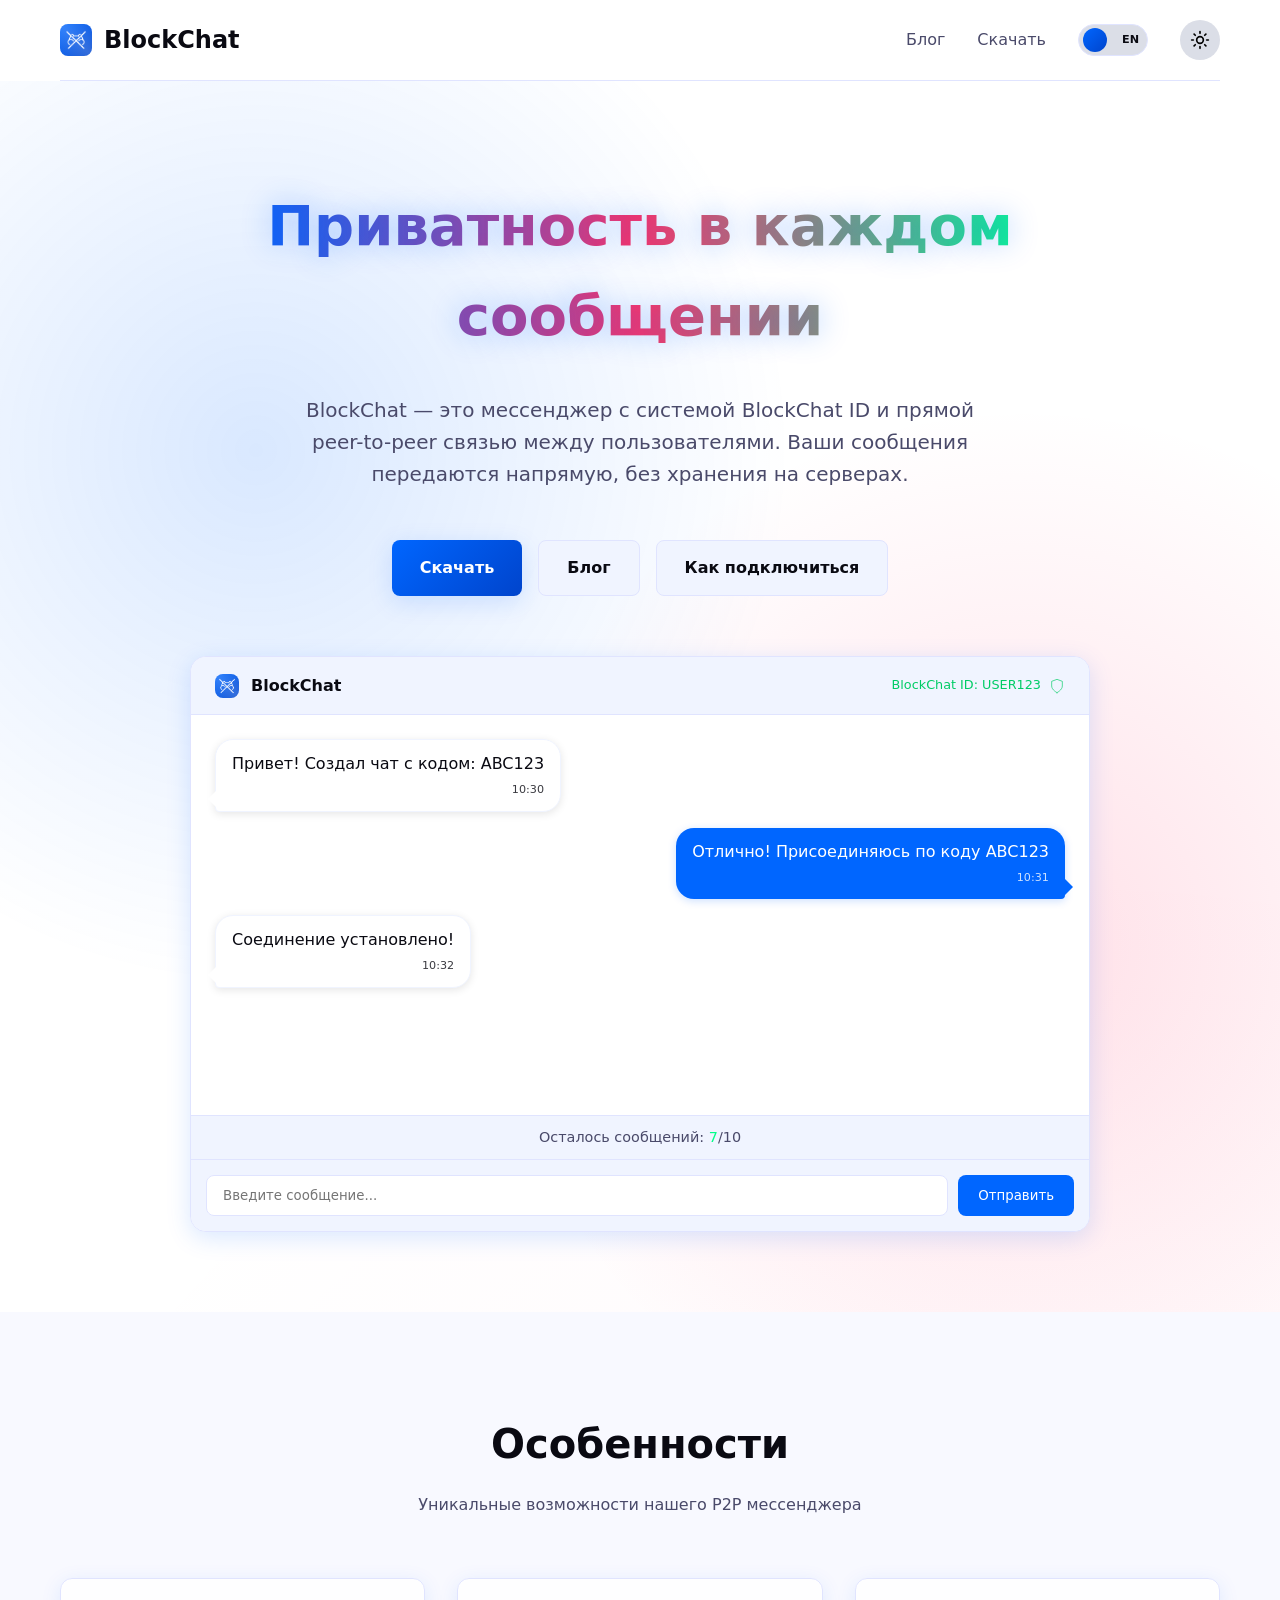
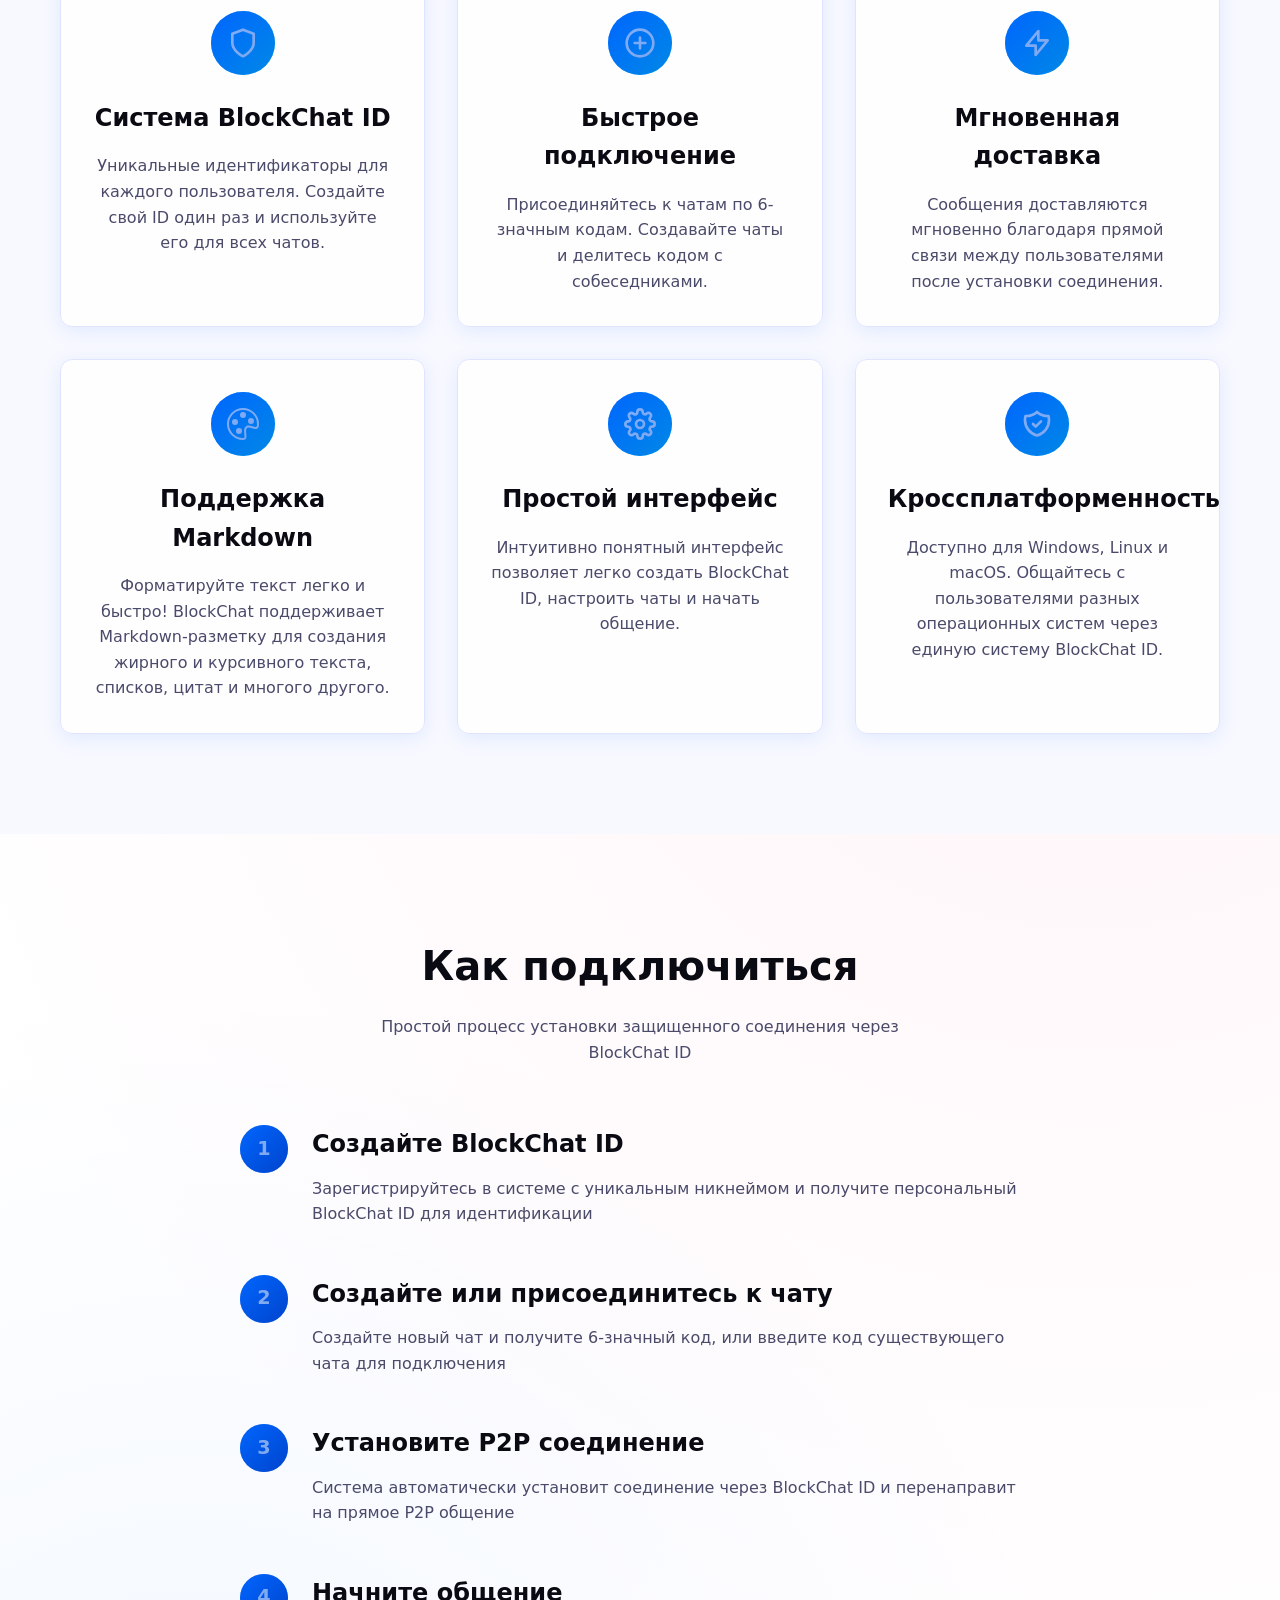
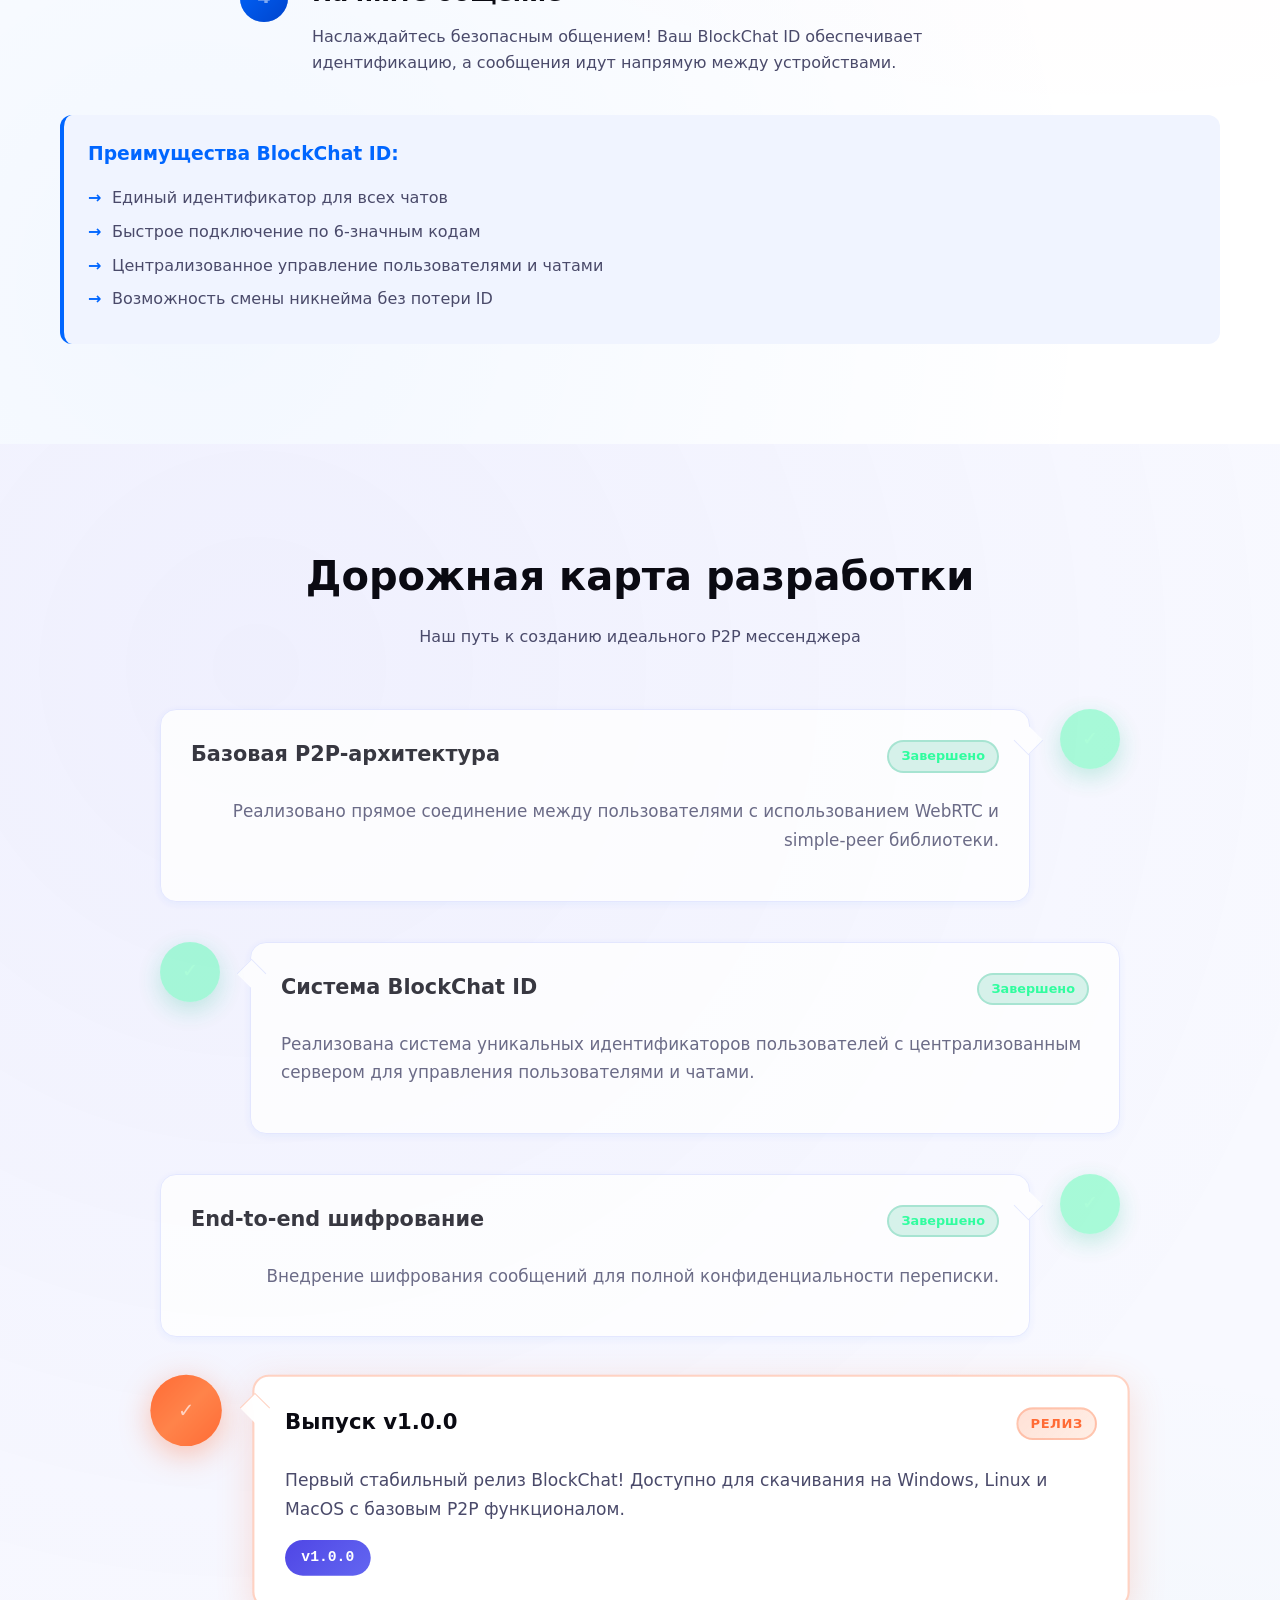
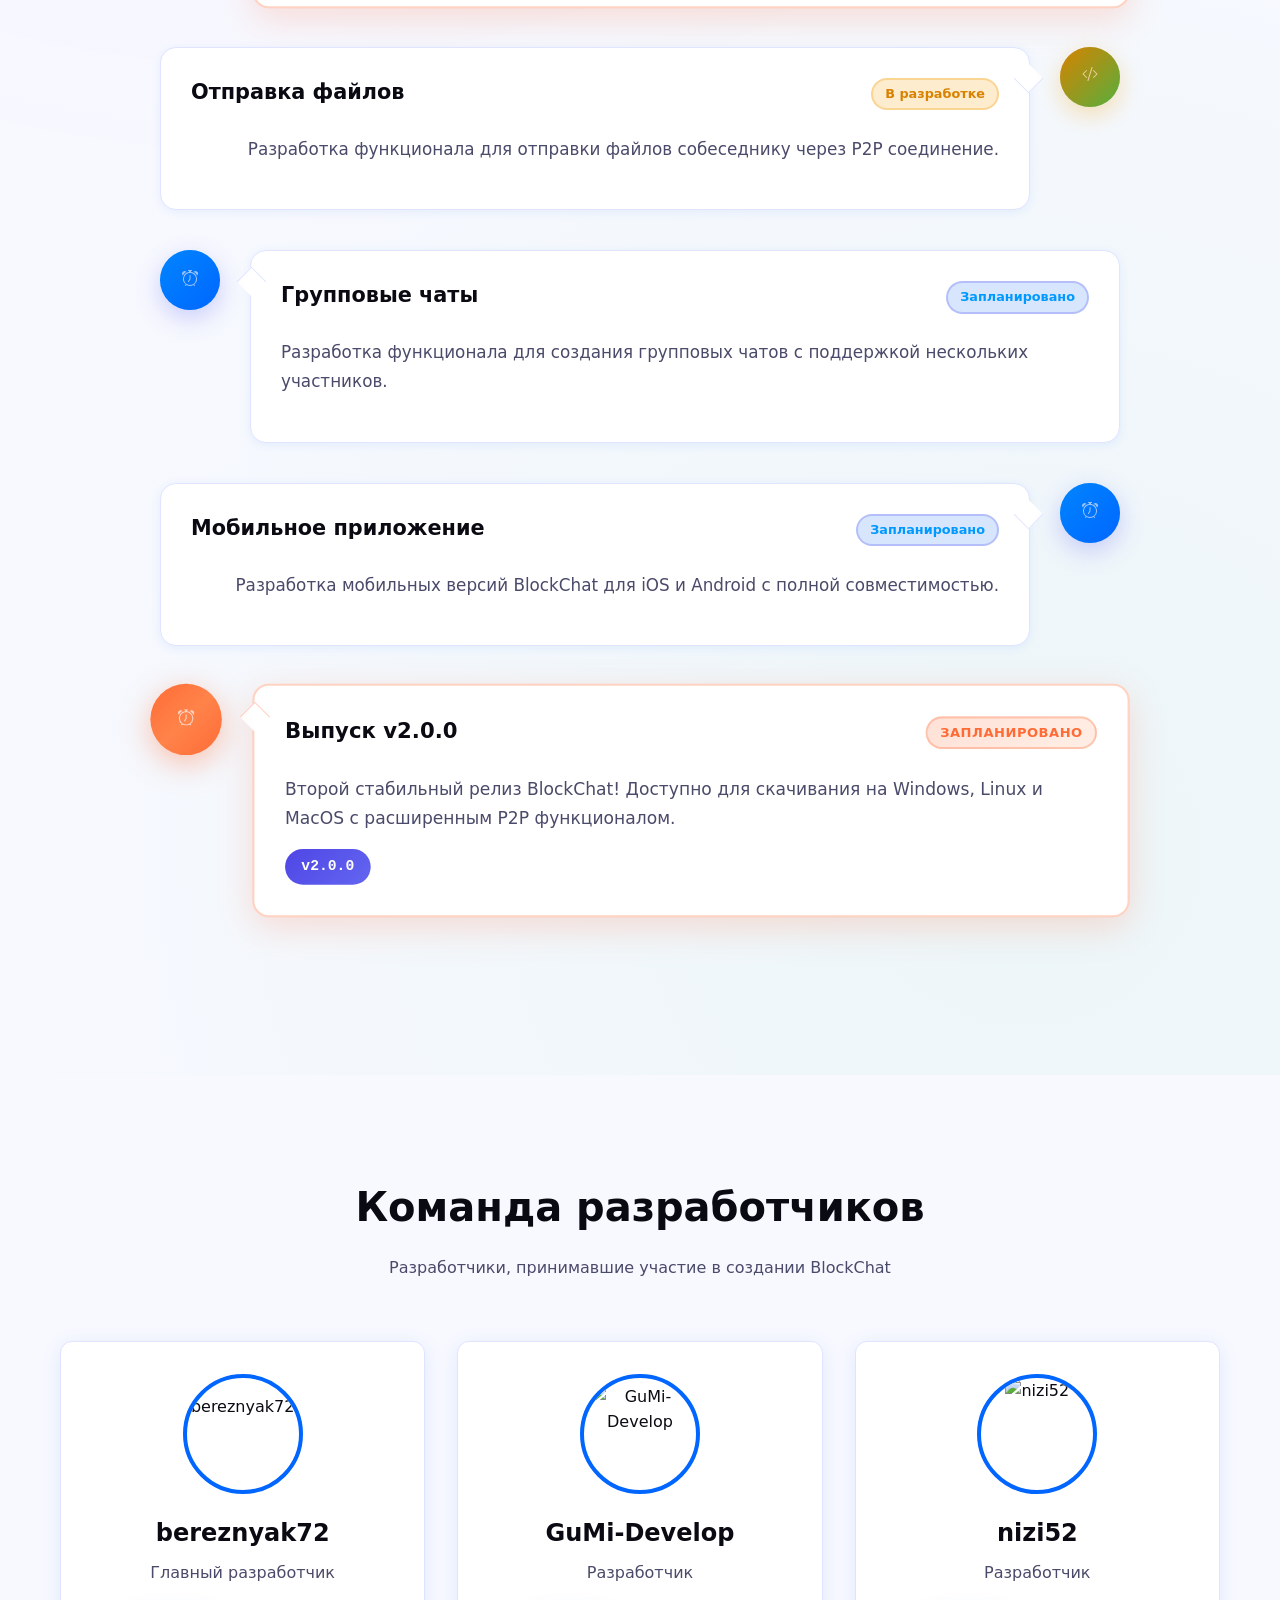
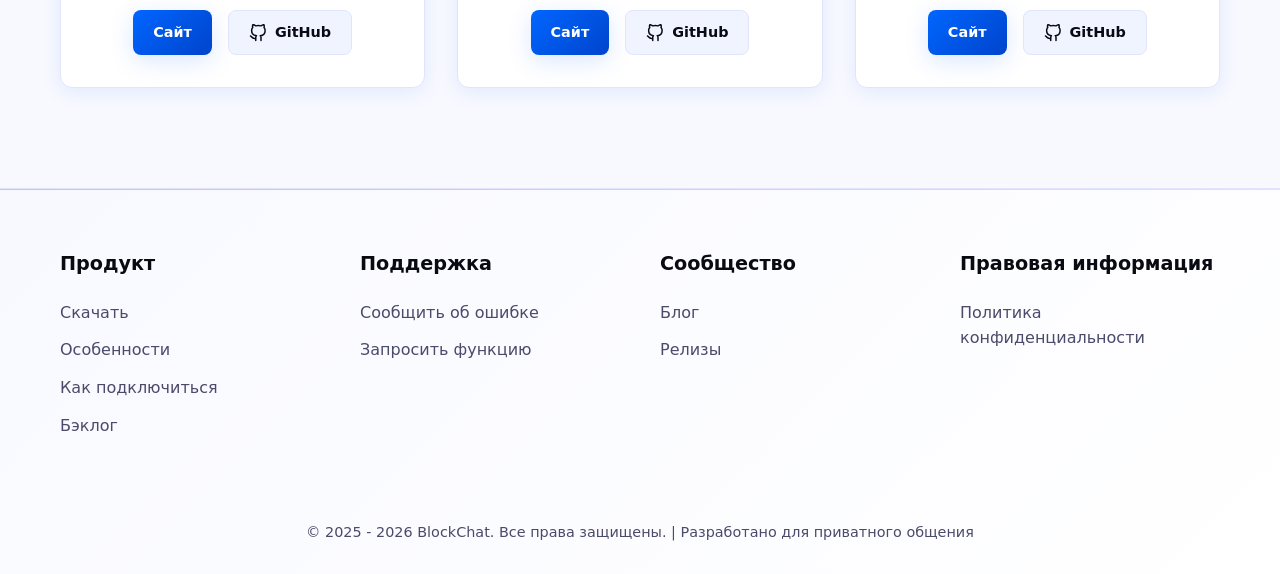
==== index.html @ 0c577859 "Update head options" ====
<!DOCTYPE html>
<html lang="ru" data-theme="dark">
<head>
    <meta charset="UTF-8" />
    <meta name="viewport" content="width=device-width, initial-scale=1.0" />
    <title>BlockChat - Защищенный P2P мессенджер</title>
    <link rel="shortcut icon" href="images/icon.png" />
    <meta name="description" content="BlockChat — P2P мессенджер с системой BlockChat ID. Ваши сообщения передаются напрямую, без хранения на серверах." />
    <meta name="keywords" content="BlockChat, мессенджер, P2P, WebRTC, безопасность, приватность, BlockChat ID" />
    <script type="text/javascript">
        (function(m,e,t,r,i,k,a){
            m[i]=m[i]||function(){(m[i].a=m[i].a||[]).push(arguments)};
            m[i].l=1*new Date();
            for (var j = 0; j < document.scripts.length; j++) {if (document.scripts[j].src === r) { return; }}
            k=e.createElement(t),a=e.getElementsByTagName(t)[0],k.async=1,k.src=r,a.parentNode.insertBefore(k,a)
        })(window, document,'script','https://mc.yandex.ru/metrika/tag.js?id=106882574', 'ym');

        ym(106882574, 'init', {ssr:true, webvisor:true, clickmap:true, ecommerce:"dataLayer", referrer: document.referrer, url: location.href, accurateTrackBounce:true, trackLinks:true});
    </script>
    <noscript><div><img src="https://mc.yandex.ru/watch/106882574" style="position:absolute; left:-9999px;" alt="" /></div></noscript>
    <script type="application/ld+json">
    {
        "@context": "https://schema.org",
        "@type": "SoftwareApplication",
        "name": "BlockChat",
        "applicationCategory": "CommunicationApplication",
        "operatingSystem": "Windows, Linux, MacOS",
        "description": "Децентрализованный P2P мессенджер с системой BlockChat ID. Прямое и безопасное соединение между пользователями без центральных серверов.",
        "applicationSubCategory": "InstantMessagingApplication",
        "logo": "https://bereznyak72.github.io/blockchat-site/images/icon.png",
        "url": "https://bereznyak72.github.io/blockchat-site/",
        "downloadUrl": "https://github.com/bereznyak72/blockchat-releases/releases/",
        "softwareVersion": "2.0.0"
    }
    </script>
    <link rel="stylesheet" href="css/index.css" />
</head>
<body>
    <div class="progress-container">
        <div class="progress-bar" id="progressBar"></div>
    </div>
    
    <div class="container">
        <nav>
            <div class="logo">
                <div class="logo-icon">
                    <img src="images/logo-white.png" width="30px" />
                </div>
                <a href="#">BlockChat</a>
            </div>
            <div class="nav-links">
                <a href="blogs.html" class="nav-link" data-lang="BlogFooter">Блог</a>
                <a href="download.html" class="nav-link" data-lang="download">Скачать</a>
                <div class="language-switch">
                    <label class="switch">
                        <input type="checkbox" id="langToggle" />
                        <span class="slider">
                            <span class="lang-text ru">RU</span>
                            <span class="lang-text en">EN</span>
                        </span>
                    </label>
                </div>
                <button class="theme-toggle" id="themeToggle" aria-label="Переключить тему">
                    <svg width="20" height="20" viewBox="0 0 24 24" fill="none" xmlns="http://www.w3.org/2000/svg">
                        <path d="M12 16C14.2091 16 16 14.2091 16 12C16 9.79086 14.2091 8 12 8C9.79086 8 8 9.79086 8 12C8 14.2091 9.79086 16 12 16Z" stroke="currentColor" stroke-width="2" stroke-linecap="round" stroke-linejoin="round" />
                        <path d="M12 2V4" stroke="currentColor" stroke-width="2" stroke-linecap="round" stroke-linejoin="round" />
                        <path d="M12 20V22" stroke="currentColor" stroke-width="2" stroke-linecap="round" stroke-linejoin="round" />
                        <path d="M4.93 4.93L6.34 6.34" stroke="currentColor" stroke-width="2" stroke-linecap="round" stroke-linejoin="round" />
                        <path d="M17.66 17.66L19.07 19.07" stroke="currentColor" stroke-width="2" stroke-linecap="round" stroke-linejoin="round" />
                        <path d="M2 12H4" stroke="currentColor" stroke-width="2" stroke-linecap="round" stroke-linejoin="round" />
                        <path d="M20 12H22" stroke="currentColor" stroke-width="2" stroke-linecap="round" stroke-linejoin="round" />
                        <path d="M6.34 17.66L4.93 19.07" stroke="currentColor" stroke-width="2" stroke-linecap="round" stroke-linejoin="round" />
                        <path d="M19.07 4.93L17.66 6.34" stroke="currentColor" stroke-width="2" stroke-linecap="round" stroke-linejoin="round" />
                    </svg>
                </button>
            </div>
        </nav>
    </div>

    <section class="hero">
        <div class="container-hero">
            <h1 data-lang="privacy">Приватность в каждом сообщении</h1>
            <p data-lang="about">
                BlockChat — это мессенджер с системой BlockChat ID и прямой peer-to-peer связью между пользователями. Ваши сообщения передаются напрямую, без хранения на серверах.
            </p>
            <div class="cta-buttons">
                <a href="download.html" class="btn btn-primary" data-lang="download">
                    <svg width="20" height="20" viewBox="0 0 24 24" fill="none" xmlns="http://www.w3.org/2000/svg">
                        <path d="M12 16L12 4M12 16L8 12M12 16L16 12" stroke="currentColor" stroke-width="2" stroke-linecap="round" stroke-linejoin="round" />
                        <path d="M4 20H20" stroke="currentColor" stroke-width="2" stroke-linecap="round" />
                    </svg>
                    Скачать
                </a>
                <a href="blogs.html" class="btn btn-secondary" data-lang="BlogFooter">Блог</a>
                <a href="#how-it-works" class="btn btn-secondary" data-lang="howitworks">Как подключиться</a>
            </div>
        </div>
        <div class="app-showcase">
            <div class="app-header">
                <div class="logo" style="font-size: 1rem">
                    <div class="logo-icon" style="width: 24px; height: 24px">
                        <img src="images/logo-white.png" width="24px" height="24px" />
                    </div>
                    <span>BlockChat</span>
                </div>
                <div style="display: flex; align-items: center; gap: 8px; font-size: 0.8rem; color: var(--accent-dark);">
                    <span data-lang="blockchatid">BlockChat ID: USER123</span>
                    <svg width="16" height="16" viewBox="0 0 24 24" fill="none" xmlns="http://www.w3.org/2000/svg">
                        <path d="M12 22s8-4 8-10V5l-8-3-8 3v7c0 6 8 10 8 10z" stroke="currentColor" stroke-width="1" stroke-linecap="round" stroke-linejoin="round"/>
                    </svg>
                </div>
            </div>
            <div class="app-content" id="chatContainer">
                <div class="message other-message">
                    <div class="message-text" data-lang="message1">
                        Привет! Создал чат с кодом: ABC123
                    </div>
                    <div class="message-time">10:30</div>
                </div>
                <div class="message my-message">
                    <div class="message-text" data-lang="message2">
                        Отлично! Присоединяюсь по коду ABC123
                    </div>
                    <div class="message-time">10:31</div>
                </div>
                <div class="message other-message">
                    <div class="message-text" data-lang="message3">
                        BlockChat ID соединение установлено!
                    </div>
                    <div class="message-time">10:32</div>
                </div>
                <div class="typing-indicator" id="typingIndicator">
                    <span data-lang="interlocutor">Собеседник печатает</span>
                    <div class="typing-indicator-dots">
                        <div class="typing-indicator-dot"></div>
                        <div class="typing-indicator-dot"></div>
                        <div class="typing-indicator-dot"></div>
                    </div>
                </div>
            </div>
            <div class="message-limit" id="messageLimit">
                <span data-lang="messagelimit">Осталось сообщений: </span>
                <span id="messagesLeft">7</span>/10
            </div>
            <div class="chat-controls">
                <input type="text" class="chat-input" data-lang="enter" placeholder="Введите сообщение..." id="chatInput" />
                <button class="send-btn" id="sendBtn" data-lang="send">Отправить</button>
            </div>
        </div>
    </section>

    <section id="features" class="features">
        <div class="container">
            <div class="section-title fade-in">
                <h2 data-lang="features">Особенности BlockChat</h2>
                <p data-lang="uniquefeatures">Уникальные возможности нашего P2P мессенджера</p>
            </div>

            <div class="features-grid">
                <div class="feature-card fade-in">
                    <div class="feature-icon">
                        <svg width="32" height="32" viewBox="0 0 24 24" fill="none" xmlns="http://www.w3.org/2000/svg">
                            <path d="M12 22s8-4 8-10V5l-8-3-8 3v7c0 6 8 10 8 10z" stroke="white" stroke-width="2" stroke-linecap="round" stroke-linejoin="round" />
                        </svg>
                    </div>
                    <h3 data-lang="blockchatidsystem">Система BlockChat ID</h3>
                    <p data-lang="blockchatiddesc">
                        Уникальные идентификаторы для каждого пользователя. Создайте свой ID один раз и используйте его для всех чатов.
                    </p>
                </div>
                
                <div class="feature-card fade-in">
                    <div class="feature-icon">
                        <svg width="32" height="32" viewBox="0 0 24 24" fill="none" xmlns="http://www.w3.org/2000/svg">
                            <path d="M12 22C17.5228 22 22 17.5228 22 12C22 6.47715 17.5228 2 12 2C6.47715 2 2 6.47715 2 12C2 17.5228 6.47715 22 12 22Z" stroke="white" stroke-width="2" />
                            <path d="M8 12H16M12 8V16" stroke="white" stroke-width="2" stroke-linecap="round" />
                        </svg>
                    </div>
                    <h3 data-lang="quickconnect">Быстрое подключение</h3>
                    <p data-lang="quickconnectdesc">
                        Присоединяйтесь к чатам по 6-значным кодам. Создавайте чаты и делитесь кодом с собеседниками.
                    </p>
                </div>

                <div class="feature-card fade-in">
                    <div class="feature-icon">
                        <svg width="32" height="32" viewBox="0 0 24 24" fill="none" xmlns="http://www.w3.org/2000/svg">
                            <path d="M13 10V3L4 14H11V21L20 10H13Z" stroke="white" stroke-width="2" stroke-linecap="round" stroke-linejoin="round" />
                        </svg>
                    </div>
                    <h3 data-lang="delivery">Мгновенная доставка</h3>
                    <p data-lang="instantly">
                        Сообщения доставляются мгновенно благодаря прямой связи между пользователями после установки соединения.
                    </p>
                </div>

                <div class="feature-card fade-in">
                    <div class="feature-icon">
                        <svg xmlns="http://www.w3.org/2000/svg" width="32" height="32" fill="white" class="bi bi-palette" viewBox="0 0 16 16">
                            <path d="M8 5a1.5 1.5 0 1 0 0-3 1.5 1.5 0 0 0 0 3m4 3a1.5 1.5 0 1 0 0-3 1.5 1.5 0 0 0 0 3M5.5 7a1.5 1.5 0 1 1-3 0 1.5 1.5 0 0 1 3 0m.5 6a1.5 1.5 0 1 0 0-3 1.5 1.5 0 0 0 0 3" />
                            <path d="M16 8c0 3.15-1.866 2.585-3.567 2.07C11.42 9.763 10.465 9.473 10 10c-.603.683-.475 1.819-.351 2.92C9.826 14.495 9.996 16 8 16a8 8 0 1 1 8-8m-8 7c.611 0 .654-.171.655-.176.078-.146.124-.464.07-1.119-.014-.168-.037-.37-.061-.591-.052-.464-.112-1.005-.118-1.462-.01-.707.083-1.61.704-2.314.369-.417.845-.578 1.272-.618.404-.038.812.026 1.16.104.343.077.702.186 1.025.284l.028.008c.346.105.658.199.953.266.653.148.904.083.991.024C14.717 9.38 15 9.161 15 8a7 7 0 1 0-7 7" />
                        </svg>
                    </div>
                    <h3 data-lang="markdown">Поддержка Markdown</h3>
                    <p data-lang="formatting">
                        Форматируйте текст легко и быстро! BlockChat поддерживает Markdown-разметку для создания <strong>жирного</strong> и <em>курсивного</em> текста.
                    </p>
                </div>

                <div class="feature-card fade-in">
                    <div class="feature-icon">
                        <svg width="32" height="32" viewBox="0 0 24 24" fill="none" xmlns="http://www.w3.org/2000/svg">
                            <path d="M12 15a3 3 0 100-6 3 3 0 000 6z" stroke="white" stroke-width="2" />
                            <path d="M19.4 15a1.65 1.65 0 00.33 1.82l.06.06a2 2 0 010 2.83 2 2 0 01-2.83 0l-.06-.06a1.65 1.65 0 00-1.82-.33 1.65 1.65 0 00-1 1.51V21a2 2 0 01-2 2 2 2 0 01-2-2v-.09A1.65 1.65 0 009 19.4a1.65 1.65 0 00-1.82.33l-.06.06a2 2 0 01-2.83 0 2 2 0 010-2.83l.06-.06a1.65 1.65 0 00.33-1.82 1.65 1.65 0 00-1.51-1H3a2 2 0 01-2-2 2 2 0 012-2h.09A1.65 1.65 0 004.6 9a1.65 1.65 0 00-.33-1.82l-.06-.06a2 2 0 010-2.83 2 2 0 012.83 0l.06.06a1.65 1.65 0 001.82.33H9a1.65 1.65 0 001-1.51V3a2 2 0 012-2 2 2 0 012 2v.09a1.65 1.65 0 001 1.51 1.65 1.65 0 001.82-.33l.06-.06a2 2 0 012.83 0 2 2 0 010 2.83l-.06.06a1.65 1.65 0 00-.33 1.82V9a1.65 1.65 0 001.51 1H21a2 2 0 012 2 2 2 0 01-2 2h-.09a1.65 1.65 0 00-1.51 1z" stroke="white" stroke-width="2" stroke-linecap="round" stroke-linejoin="round" />
                        </svg>
                    </div>
                    <h3 data-lang="interface">Простой интерфейс</h3>
                    <p data-lang="intuitiveinterface">
                        Интуитивно понятный интерфейс позволяет легко создать BlockChat ID, настроить чаты и начать общение.
                    </p>
                </div>

                <div class="feature-card fade-in">
                    <div class="feature-icon">
                        <svg width="32" height="32" viewBox="0 0 24 24" fill="none" xmlns="http://www.w3.org/2000/svg">
                            <path d="M9 12l2 2 4-4m5.618-4.016A11.955 11.955 0 0112 2.944a11.955 11.955 0 01-8.618 3.04A12.02 12.02 0 003 9c0 5.591 3.824 10.29 9 11.622 5.176-1.332 9-6.03 9-11.622 0-1.042-.133-2.052-.382-3.016z" stroke="white" stroke-width="2" stroke-linecap="round" stroke-linejoin="round" />
                        </svg>
                    </div>
                    <h3 data-lang="crossplatform">Кроссплатформенность</h3>
                    <p data-lang="availability">
                        Доступно для Windows, Linux и macOS. Общайтесь с пользователями разных операционных систем через единую систему BlockChat ID.
                    </p>
                </div>
            </div>
        </div>
    </section>

    <section id="how-it-works" class="how-it-works">
        <div class="container">
            <div class="section-title fade-in">
                <h2 data-lang="howitworks">Как подключиться</h2>
                <p data-lang="process">Простой процесс установки защищенного соединения через BlockChat ID</p>
            </div>
            <div class="steps">
                <div class="step fade-in">
                    <div class="step-number">1</div>
                    <div class="step-content">
                        <h3 data-lang="register">Создайте BlockChat ID</h3>
                        <p data-lang="registerDesc">Зарегистрируйтесь в системе с уникальным никнеймом и получите персональный BlockChat ID для идентификации</p>
                    </div>
                </div>
                <div class="step fade-in">
                    <div class="step-number">2</div>
                    <div class="step-content">
                        <h3 data-lang="createOrJoin">Создайте или присоединитесь к чату</h3>
                        <p data-lang="createOrJoinDesc">Создайте новый чат и получите 6-значный код, или введите код существующего чата для подключения</p>
                    </div>
                </div>
                <div class="step fade-in">
                    <div class="step-number">3</div>
                    <div class="step-content">
                        <h3 data-lang="blockchatConnect">Установите P2P соединение</h3>
                        <p data-lang="blockchatConnectDesc">Система автоматически установит соединение через BlockChat ID и перенаправит на прямое P2P общение</p>
                    </div>
                </div>
                <div class="step fade-in">
                    <div class="step-number">4</div>
                    <div class="step-content">
                        <h3 data-lang="communication">Начните общение</h3>
                        <p data-lang="safecommunication">Наслаждайтесь безопасным общением! Ваш BlockChat ID обеспечивает идентификацию, а сообщения идут напрямую между устройствами.</p>
                    </div>
                </div>
            </div>
            <div class="network-tips fade-in">
                <h3 data-lang="connectiontips">Преимущества BlockChat ID:</h3>
                <ul>
                    <li data-lang="idadvantage1">Единый идентификатор для всех чатов</li>
                    <li data-lang="idadvantage2">Быстрое подключение по 6-значным кодам</li>
                    <li data-lang="idadvantage3">Централизованное управление пользователями и чатами</li>
                    <li data-lang="idadvantage4">Возможность смены никнейма без потери ID</li>
                </ul>
            </div>
        </div>
    </section>
    <section id="backlog" class="backlog">
      <div class="container">
        <div class="section-title fade-in">
          <h2 data-lang="roadmap">Дорожная карта разработки</h2>
          <p data-lang="ourway">
            Наш путь к созданию идеального P2P мессенджера
          </p>
        </div>
        <div class="backlog-timeline">
          <div class="timeline-line"></div>
          <div class="backlog-items">
            <!-- Завершенные задачи -->
            <div class="backlog-item completed">
              <div class="timeline-marker completed">
                <span class="marker-icon">✓</span>
              </div>
              <div class="backlog-content">
                <div class="backlog-header">
                  <h3 class="backlog-title" data-lang="basicp2p">
                    Базовая P2P-архитектура
                  </h3>
                  <span
                    class="status-badge status-completed"
                    data-lang="completed"
                    >Завершено</span
                  >
                </div>
                <p class="backlog-description" data-lang="realization">
                  Реализовано прямое соединение между пользователями с
                  использованием WebRTC и simple-peer библиотеки.
                </p>
              </div>
            </div>
            <div class="backlog-item completed">
              <div class="timeline-marker completed">
                <span class="marker-icon">✓</span>
              </div>
              <div class="backlog-content">
                <div class="backlog-header">
                  <h3 class="backlog-title" data-lang="blockchatsystem">
                    Система BlockChat ID
                  </h3>
                  <span
                    class="status-badge status-completed"
                    data-lang="completed"
                    >Завершено</span
                  >
                </div>
                <p class="backlog-description" data-lang="idsystem">
                  Реализована система уникальных идентификаторов пользователей с централизованным сервером для управления пользователями и чатами.
                </p>
              </div>
            </div>
            <div class="backlog-item completed">
              <div class="timeline-marker completed">
                <span class="marker-icon">✓</span>
              </div>
              <div class="backlog-content">
                <div class="backlog-header">
                  <h3 class="backlog-title" data-lang="endtoend">
                    End-to-end шифрование
                  </h3>
                  <span
                    class="status-badge status-completed"
                    data-lang="completed"
                    >Завершено</span
                  >
                </div>
                <p
                  class="backlog-description"
                  data-lang="implementingencryption"
                >
                  Внедрение шифрования сообщений для полной конфиденциальности
                  переписки.
                </p>
              </div>
            </div>
            <div class="backlog-item release-version">
              <div class="timeline-marker release">
                <span class="marker-icon">✓</span>
              </div>
              <div class="backlog-content release-content">
                <div class="backlog-header">
                  <h3 class="backlog-title" data-lang="release1">
                    Выпуск v1.0.0
                  </h3>
                  <span class="status-badge status-release" data-lang="release"
                    >РЕЛИЗ</span
                  >
                </div>
                <p class="backlog-description" data-lang="firststable">
                  Первый стабильный релиз BlockChat! Доступно для скачивания на
                  Windows, Linux и MacOS с базовым P2P функционалом.
                </p>
                <div class="release-badges">
                  <span class="version-badge">v1.0.0</span>
                </div>
              </div>
            </div>
            <!-- В разработке -->
            <div class="backlog-item in-progress">
              <div class="timeline-marker in-progress">
                <span class="marker-icon">
                  <svg
                    xmlns="http://www.w3.org/2000/svg"
                    width="16"
                    height="16"
                    fill="currentColor"
                    class="bi bi-code-slash"
                    viewBox="0 0 16 16"
                  >
                    <path
                      d="M10.478 1.647a.5.5 0 1 0-.956-.294l-4 13a.5.5 0 0 0 .956.294zM4.854 4.146a.5.5 0 0 1 0 .708L1.707 8l3.147 3.146a.5.5 0 0 1-.708.708l-3.5-3.5a.5.5 0 0 1 0-.708l3.5-3.5a.5.5 0 0 1 .708 0m6.292 0a.5.5 0 0 0 0 .708L14.293 8l-3.147 3.146a.5.5 0 0 0 .708.708l3.5-3.5a.5.5 0 0 0 0-.708l-3.5-3.5a.5.5 0 0 0-.708 0"
                    />
                  </svg>
                </span>
              </div>
              <div class="backlog-content">
                <div class="backlog-header">
                  <h3 class="backlog-title" data-lang="sendingfiles">
                    Отправка файлов
                  </h3>
                  <span
                    class="status-badge status-progress"
                    data-lang="indevelopment"
                    >В разработке</span
                  >
                </div>
                <p class="backlog-description" data-lang="filefunctionality">
                  Разработка функционала для отправки файлов собеседнику через
                  P2P соединение.
                </p>
              </div>
            </div>
            <!-- Запланированные -->
            <div class="backlog-item planned">
              <div class="timeline-marker planned">
                <span class="marker-icon">
                  <svg
                    xmlns="http://www.w3.org/2000/svg"
                    width="16"
                    height="16"
                    fill="currentColor"
                    class="bi bi-alarm"
                    viewBox="0 0 16 16"
                  >
                    <path
                      d="M8.5 5.5a.5.5 0 0 0-1 0v3.362l-1.429 2.38a.5.5 0 1 0 .858.515l1.5-2.5A.5.5 0 0 0 8.5 9z"
                    />
                    <path
                      d="M6.5 0a.5.5 0 0 0 0 1H7v1.07a7.001 7.001 0 0 0-3.273 12.474l-.602.602a.5.5 0 0 0 .707.708l.746-.746A6.97 6.97 0 0 0 8 16a6.97 6.97 0 0 0 3.422-.892l.746.746a.5.5 0 0 0 .707-.708l-.601-.602A7.001 7.001 0 0 0 9 2.07V1h.5a.5.5 0 0 0 0-1zm1.038 3.018a6 6 0 0 1 .924 0 6 6 0 1 1-.924 0M0 3.5c0 .753.333 1.429.86 1.887A8.04 8.04 0 0 1 4.387 1.86 2.5 2.5 0 0 0 0 3.5M13.5 1c-.753 0-1.429.333-1.887.86a8.04 8.04 0 0 1 3.527 3.527A2.5 2.5 0 0 0 13.5 1"
                    />
                  </svg>
                </span>
              </div>
              <div class="backlog-content">
                <div class="backlog-header">
                  <h3 class="backlog-title" data-lang="groupchats">
                    Групповые чаты
                  </h3>
                  <span class="status-badge status-planned" data-lang="planned"
                    >Запланировано</span
                  >
                </div>
                <p class="backlog-description" data-lang="functionalgroups">
                  Разработка функционала для создания групповых чатов с
                  поддержкой нескольких участников.
                </p>
              </div>
            </div>
            <div class="backlog-item planned">
              <div class="timeline-marker planned">
                <span class="marker-icon">
                  <svg
                    xmlns="http://www.w3.org/2000/svg"
                    width="16"
                    height="16"
                    fill="currentColor"
                    class="bi bi-alarm"
                    viewBox="0 0 16 16"
                  >
                    <path
                      d="M8.5 5.5a.5.5 0 0 0-1 0v3.362l-1.429 2.38a.5.5 0 1 0 .858.515l1.5-2.5A.5.5 0 0 0 8.5 9z"
                    />
                    <path
                      d="M6.5 0a.5.5 0 0 0 0 1H7v1.07a7.001 7.001 0 0 0-3.273 12.474l-.602.602a.5.5 0 0 0 .707.708l.746-.746A6.97 6.97 0 0 0 8 16a6.97 6.97 0 0 0 3.422-.892l.746.746a.5.5 0 0 0 .707-.708l-.601-.602A7.001 7.001 0 0 0 9 2.07V1h.5a.5.5 0 0 0 0-1zm1.038 3.018a6 6 0 0 1 .924 0 6 6 0 1 1-.924 0M0 3.5c0 .753.333 1.429.86 1.887A8.04 8.04 0 0 1 4.387 1.86 2.5 2.5 0 0 0 0 3.5M13.5 1c-.753 0-1.429.333-1.887.86a8.04 8.04 0 0 1 3.527 3.527A2.5 2.5 0 0 0 13.5 1"
                    />
                  </svg>
                </span>
              </div>
              <div class="backlog-content">
                <div class="backlog-header">
                  <h3 class="backlog-title" data-lang="mobileapp">
                    Мобильное приложение
                  </h3>
                  <span class="status-badge status-planned" data-lang="planned"
                    >Запланировано</span
                  >
                </div>
                <p class="backlog-description" data-lang="mobiledevelopment">
                  Разработка мобильных версий BlockChat для iOS и Android с
                  полной совместимостью.
                </p>
              </div>
            </div>
            <div class="backlog-item release-version">
              <div class="timeline-marker release">
                <span class="marker-icon">
                  <svg
                    xmlns="http://www.w3.org/2000/svg"
                    width="16"
                    height="16"
                    fill="currentColor"
                    class="bi bi-alarm"
                    viewBox="0 0 16 16"
                  >
                    <path
                      d="M8.5 5.5a.5.5 0 0 0-1 0v3.362l-1.429 2.38a.5.5 0 1 0 .858.515l1.5-2.5A.5.5 0 0 0 8.5 9z"
                    />
                    <path
                      d="M6.5 0a.5.5 0 0 0 0 1H7v1.07a7.001 7.001 0 0 0-3.273 12.474l-.602.602a.5.5 0 0 0 .707.708l.746-.746A6.97 6.97 0 0 0 8 16a6.97 6.97 0 0 0 3.422-.892l.746.746a.5.5 0 0 0 .707-.708l-.601-.602A7.001 7.001 0 0 0 9 2.07V1h.5a.5.5 0 0 0 0-1zm1.038 3.018a6 6 0 0 1 .924 0 6 6 0 1 1-.924 0M0 3.5c0 .753.333 1.429.86 1.887A8.04 8.04 0 0 1 4.387 1.86 2.5 2.5 0 0 0 0 3.5M13.5 1c-.753 0-1.429.333-1.887.86a8.04 8.04 0 0 1 3.527 3.527A2.5 2.5 0 0 0 13.5 1"
                    />
                  </svg>
                </span>
              </div>
              <div class="backlog-content release-content">
                <div class="backlog-header">
                  <h3 class="backlog-title" data-lang="release2">
                    Выпуск v2.0.0
                  </h3>
                  <span class="status-badge status-release" data-lang="planned"
                    >Запланировано</span
                  >
                </div>
                <p class="backlog-description" data-lang="secondrelease">
                  Второй стабильный релиз BlockChat! Доступно для скачивания на
                  Windows, Linux и MacOS с расширенным P2P функционалом.
                </p>
                <div class="release-badges">
                  <span class="version-badge">v2.0.0</span>
                </div>
              </div>
            </div>
          </div>
        </div>
      </div>
    </section>

    <!-- Блок разработчиков -->
    <section
      id="developers"
      class="features"
      style="background: var(--bg-dark)"
    >
      <div class="container">
        <div class="section-title fade-in">
          <h2 data-lang="TitleDevelopers">Команда разработчиков</h2>
          <p data-lang="DescriptionDevelopers">
            Разработчики, создавшие BlockChat
          </p>
        </div>
        <div
          class="developers-grid"
          style="
            display: grid;
            grid-template-columns: repeat(auto-fit, minmax(300px, 1fr));
            gap: 32px;
            margin-top: 40px;
          "
        >
          <!-- Разработчик 1 -->
          <div
            class="developer-card fade-in"
            style="
              background: var(--bg-card);
              padding: 32px;
              border-radius: var(--radius);
              text-align: center;
              border: 1px solid var(--border);
              box-shadow: var(--shadow);
            "
          >
            <div
              class="developer-avatar"
              style="
                width: 120px;
                height: 120px;
                margin: 0 auto 20px;
                border-radius: 50%;
                overflow: hidden;
                border: 4px solid var(--primary);
              "
            >
              <img
                src="https://bereznyak72.github.io/img/logo.png"
                alt="bereznyak72"
                style="width: 100%; height: 100%; object-fit: cover"
              />
            </div>
            <h3
              style="font-size: 1.5rem; margin-bottom: 8px; color: var(--text)"
            >
              bereznyak72
            </h3>
            <p
              style="color: var(--text-light); margin-bottom: 24px"
              data-lang="MainDeveloper"
            >
              Главный разработчик
            </p>
            <div
              class="developer-links"
              style="display: flex; justify-content: center; gap: 16px"
            >
              <a
                href="https://bereznyak72.github.io/"
                target="_blank"
                class="btn btn-primary"
                style="padding: 10px 20px"
                data-lang="site"
              >
                <svg
                  xmlns="http://www.w3.org/2000/svg"
                  width="16"
                  height="16"
                  fill="currentColor"
                  class="bi bi-globe2"
                  viewBox="0 0 16 16"
                >
                  <path
                    d="M0 8a8 8 0 1 1 16 0A8 8 0 0 1 0 8m7.5-6.923c-.67.204-1.335.82-1.887 1.855q-.215.403-.395.872c.705.157 1.472.257 2.282.287zM4.249 3.539q.214-.577.481-1.078a7 7 0 0 1 .597-.933A7 7 0 0 0 3.051 3.05q.544.277 1.198.49zM3.509 7.5c.036-1.07.188-2.087.436-3.008a9 9 0 0 1-1.565-.667A6.96 6.96 0 0 0 1.018 7.5zm1.4-2.741a12.3 12.3 0 0 0-.4 2.741H7.5V5.091c-.91-.03-1.783-.145-2.591-.332M8.5 5.09V7.5h2.99a12.3 12.3 0 0 0-.399-2.741c-.808.187-1.681.301-2.591.332zM4.51 8.5c.035.987.176 1.914.399 2.741A13.6 13.6 0 0 1 7.5 10.91V8.5zm3.99 0v2.409c.91.03 1.783.145 2.591.332.223-.827.364-1.754.4-2.741zm-3.282 3.696q.18.469.395.872c.552 1.035 1.218 1.65 1.887 1.855V11.91c-.81.03-1.577.13-2.282.287zm.11 2.276a7 7 0 0 1-.598-.933 9 9 0 0 1-.481-1.079 8.4 8.4 0 0 0-1.198.49 7 7 0 0 0 2.276 1.522zm-1.383-2.964A13.4 13.4 0 0 1 3.508 8.5h-2.49a6.96 6.96 0 0 0 1.362 3.675c.47-.258.995-.482 1.565-.667m6.728 2.964a7 7 0 0 0 2.275-1.521 8.4 8.4 0 0 0-1.197-.49 9 9 0 0 1-.481 1.078 7 7 0 0 1-.597.933M8.5 11.909v3.014c.67-.204 1.335-.82 1.887-1.855q.216-.403.395-.872A12.6 12.6 0 0 0 8.5 11.91zm3.555-.401c.57.185 1.095.409 1.565.667A6.96 6.96 0 0 0 14.982 8.5h-2.49a13.4 13.4 0 0 1-.437 3.008M14.982 7.5a6.96 6.96 0 0 0-1.362-3.675c-.47.258-.995.482-1.565.667.248.92.4 1.938.437 3.008zM11.27 2.461q.266.502.482 1.078a8.4 8.4 0 0 0 1.196-.49 7 7 0 0 0-2.275-1.52c.218.283.418.597.597.932m-.488 1.343a8 8 0 0 0-.395-.872C9.835 1.897 9.17 1.282 8.5 1.077V4.09c.81-.03 1.577-.13 2.282-.287z"
                  />
                </svg>
                Сайт
              </a>
              <a
                href="https://github.com/bereznyak72"
                target="_blank"
                class="btn btn-secondary"
                style="padding: 10px 20px"
              >
                <svg
                  width="18"
                  height="18"
                  viewBox="0 0 24 24"
                  fill="none"
                  xmlns="http://www.w3.org/2000/svg"
                >
                  <path
                    d="M9 19c-5 1.5-5-2.5-7-3m14 6v-3.87a3.37 3.37 0 0 0-.94-2.61c3.14-.35 6.44-1.54 6.44-7A5.44 5.44 0 0 0 20 4.77 5.07 5.07 0 0 0 19.91 1S18.73.65 16 2.48a13.38 13.38 0 0 0-7 0C6.27.65 5.09 1 5.09 1A5.07 5.07 0 0 0 5 4.77a5.44 5.44 0 0 0-1.5 3.78c0 5.42 3.3 6.61 6.44 7A3.37 3.37 0 0 0 9 18.13V22"
                    stroke="currentColor"
                    stroke-width="2"
                    stroke-linecap="round"
                    stroke-linejoin="round"
                  />
                </svg>
                GitHub
              </a>
            </div>
          </div>

          <!-- Разработчик 2 -->
          <div
            class="developer-card fade-in"
            style="
              background: var(--bg-card);
              padding: 32px;
              border-radius: var(--radius);
              text-align: center;
              border: 1px solid var(--border);
              box-shadow: var(--shadow);
            "
          >
            <div
              class="developer-avatar"
              style="
                width: 120px;
                height: 120px;
                margin: 0 auto 20px;
                border-radius: 50%;
                overflow: hidden;
                border: 4px solid var(--primary);
                display: flex;
                align-items: center;
                justify-content: center;
              "
            >
              <img
                src="https://raw.githubusercontent.com/GuMi-Develop/Portfolio/refs/heads/new-design/static/image/logo1.png"
                alt="GuMi-Develop"
                style="width: 90%; height: 90%; object-fit: cover"
              />
            </div>
            <h3
              style="font-size: 1.5rem; margin-bottom: 8px; color: var(--text)"
            >
              GuMi-Develop
            </h3>
            <p
              style="color: var(--text-light); margin-bottom: 24px"
              data-lang="developer"
            >
              Разработчик
            </p>
            <div
              class="developer-links"
              style="display: flex; justify-content: center; gap: 16px"
            >
              <a
                href="https://gumi-develop.github.io/Portfolio/"
                target="_blank"
                class="btn btn-primary"
                style="padding: 10px 20px"
                data-lang="site"
              >
                <svg
                  xmlns="http://www.w3.org/2000/svg"
                  width="16"
                  height="16"
                  fill="currentColor"
                  class="bi bi-globe2"
                  viewBox="0 0 16 16"
                >
                  <path
                    d="M0 8a8 8 0 1 1 16 0A8 8 0 0 1 0 8m7.5-6.923c-.67.204-1.335.82-1.887 1.855q-.215.403-.395.872c.705.157 1.472.257 2.282.287zM4.249 3.539q.214-.577.481-1.078a7 7 0 0 1 .597-.933A7 7 0 0 0 3.051 3.05q.544.277 1.198.49zM3.509 7.5c.036-1.07.188-2.087.436-3.008a9 9 0 0 1-1.565-.667A6.96 6.96 0 0 0 1.018 7.5zm1.4-2.741a12.3 12.3 0 0 0-.4 2.741H7.5V5.091c-.91-.03-1.783-.145-2.591-.332M8.5 5.09V7.5h2.99a12.3 12.3 0 0 0-.399-2.741c-.808.187-1.681.301-2.591.332zM4.51 8.5c.035.987.176 1.914.399 2.741A13.6 13.6 0 0 1 7.5 10.91V8.5zm3.99 0v2.409c.91.03 1.783.145 2.591.332.223-.827.364-1.754.4-2.741zm-3.282 3.696q.18.469.395.872c.552 1.035 1.218 1.65 1.887 1.855V11.91c-.81.03-1.577.13-2.282.287zm.11 2.276a7 7 0 0 1-.598-.933 9 9 0 0 1-.481-1.079 8.4 8.4 0 0 0-1.198.49 7 7 0 0 0 2.276 1.522zm-1.383-2.964A13.4 13.4 0 0 1 3.508 8.5h-2.49a6.96 6.96 0 0 0 1.362 3.675c.47-.258.995-.482 1.565-.667m6.728 2.964a7 7 0 0 0 2.275-1.521 8.4 8.4 0 0 0-1.197-.49 9 9 0 0 1-.481 1.078 7 7 0 0 1-.597.933M8.5 11.909v3.014c.67-.204 1.335-.82 1.887-1.855q.216-.403.395-.872A12.6 12.6 0 0 0 8.5 11.91zm3.555-.401c.57.185 1.095.409 1.565.667A6.96 6.96 0 0 0 14.982 8.5h-2.49a13.4 13.4 0 0 1-.437 3.008M14.982 7.5a6.96 6.96 0 0 0-1.362-3.675c-.47.258-.995.482-1.565.667.248.92.4 1.938.437 3.008zM11.27 2.461q.266.502.482 1.078a8.4 8.4 0 0 0 1.196-.49 7 7 0 0 0-2.275-1.52c.218.283.418.597.597.932m-.488 1.343a8 8 0 0 0-.395-.872C9.835 1.897 9.17 1.282 8.5 1.077V4.09c.81-.03 1.577-.13 2.282-.287z"
                  />
                </svg>
                Сайт
              </a>
              <a
                href="https://github.com/GuMi-Develop"
                target="_blank"
                class="btn btn-secondary"
                style="padding: 10px 20px"
              >
                <svg
                  width="18"
                  height="18"
                  viewBox="0 0 24 24"
                  fill="none"
                  xmlns="http://www.w3.org/2000/svg"
                >
                  <path
                    d="M9 19c-5 1.5-5-2.5-7-3m14 6v-3.87a3.37 3.37 0 0 0-.94-2.61c3.14-.35 6.44-1.54 6.44-7A5.44 5.44 0 0 0 20 4.77 5.07 5.07 0 0 0 19.91 1S18.73.65 16 2.48a13.38 13.38 0 0 0-7 0C6.27.65 5.09 1 5.09 1A5.07 5.07 0 0 0 5 4.77a5.44 5.44 0 0 0-1.5 3.78c0 5.42 3.3 6.61 6.44 7A3.37 3.37 0 0 0 9 18.13V22"
                    stroke="currentColor"
                    stroke-width="2"
                    stroke-linecap="round"
                    stroke-linejoin="round"
                  />
                </svg>
                GitHub
              </a>
            </div>
          </div>

          <!-- Разработчик 3 -->
          <div
            class="developer-card fade-in"
            style="
              background: var(--bg-card);
              padding: 32px;
              border-radius: var(--radius);
              text-align: center;
              border: 1px solid var(--border);
              box-shadow: var(--shadow);
            "
          >
            <div
              class="developer-avatar"
              style="
                width: 120px;
                height: 120px;
                margin: 0 auto 20px;
                border-radius: 50%;
                overflow: hidden;
                border: 4px solid var(--primary);
              "
            >
              <img
                src="https://nizi52.github.io/image/profile.png"
                alt="nizi52"
                style="width: 100%; height: 100%; object-fit: cover"
              />
            </div>
            <h3
              style="font-size: 1.5rem; margin-bottom: 8px; color: var(--text)"
            >
              nizi52
            </h3>
            <p
              style="color: var(--text-light); margin-bottom: 24px"
              data-lang="developer"
            >
              Разработчик
            </p>
            <div
              class="developer-links"
              style="display: flex; justify-content: center; gap: 16px"
            >
              <a
                href="https://nizi52.github.io/"
                target="_blank"
                class="btn btn-primary"
                style="padding: 10px 20px"
                data-lang="site"
              >
                <svg
                  xmlns="http://www.w3.org/2000/svg"
                  width="16"
                  height="16"
                  fill="currentColor"
                  class="bi bi-globe2"
                  viewBox="0 0 16 16"
                >
                  <path
                    d="M0 8a8 8 0 1 1 16 0A8 8 0 0 1 0 8m7.5-6.923c-.67.204-1.335.82-1.887 1.855q-.215.403-.395.872c.705.157 1.472.257 2.282.287zM4.249 3.539q.214-.577.481-1.078a7 7 0 0 1 .597-.933A7 7 0 0 0 3.051 3.05q.544.277 1.198.49zM3.509 7.5c.036-1.07.188-2.087.436-3.008a9 9 0 0 1-1.565-.667A6.96 6.96 0 0 0 1.018 7.5zm1.4-2.741a12.3 12.3 0 0 0-.4 2.741H7.5V5.091c-.91-.03-1.783-.145-2.591-.332M8.5 5.09V7.5h2.99a12.3 12.3 0 0 0-.399-2.741c-.808.187-1.681.301-2.591.332zM4.51 8.5c.035.987.176 1.914.399 2.741A13.6 13.6 0 0 1 7.5 10.91V8.5zm3.99 0v2.409c.91.03 1.783.145 2.591.332.223-.827.364-1.754.4-2.741zm-3.282 3.696q.18.469.395.872c.552 1.035 1.218 1.65 1.887 1.855V11.91c-.81.03-1.577.13-2.282.287zm.11 2.276a7 7 0 0 1-.598-.933 9 9 0 0 1-.481-1.079 8.4 8.4 0 0 0-1.198.49 7 7 0 0 0 2.276 1.522zm-1.383-2.964A13.4 13.4 0 0 1 3.508 8.5h-2.49a6.96 6.96 0 0 0 1.362 3.675c.47-.258.995-.482 1.565-.667m6.728 2.964a7 7 0 0 0 2.275-1.521 8.4 8.4 0 0 0-1.197-.49 9 9 0 0 1-.481 1.078 7 7 0 0 1-.597.933M8.5 11.909v3.014c.67-.204 1.335-.82 1.887-1.855q.216-.403.395-.872A12.6 12.6 0 0 0 8.5 11.91zm3.555-.401c.57.185 1.095.409 1.565.667A6.96 6.96 0 0 0 14.982 8.5h-2.49a13.4 13.4 0 0 1-.437 3.008M14.982 7.5a6.96 6.96 0 0 0-1.362-3.675c-.47.258-.995.482-1.565.667.248.92.4 1.938.437 3.008zM11.27 2.461q.266.502.482 1.078a8.4 8.4 0 0 0 1.196-.49 7 7 0 0 0-2.275-1.52c.218.283.418.597.597.932m-.488 1.343a8 8 0 0 0-.395-.872C9.835 1.897 9.17 1.282 8.5 1.077V4.09c.81-.03 1.577-.13 2.282-.287z"
                  />
                </svg>
                Сайт
              </a>
              <a
                href="https://github.com/nizi52"
                target="_blank"
                class="btn btn-secondary"
                style="padding: 10px 20px"
              >
                <svg
                  width="18"
                  height="18"
                  viewBox="0 0 24 24"
                  fill="none"
                  xmlns="http://www.w3.org/2000/svg"
                >
                  <path
                    d="M9 19c-5 1.5-5-2.5-7-3m14 6v-3.87a3.37 3.37 0 0 0-.94-2.61c3.14-.35 6.44-1.54 6.44-7A5.44 5.44 0 0 0 20 4.77 5.07 5.07 0 0 0 19.91 1S18.73.65 16 2.48a13.38 13.38 0 0 0-7 0C6.27.65 5.09 1 5.09 1A5.07 5.07 0 0 0 5 4.77a5.44 5.44 0 0 0-1.5 3.78c0 5.42 3.3 6.61 6.44 7A3.37 3.37 0 0 0 9 18.13V22"
                    stroke="currentColor"
                    stroke-width="2"
                    stroke-linecap="round"
                    stroke-linejoin="round"
                  />
                </svg>
                GitHub
              </a>
            </div>
          </div>
        </div>
      </div>
    </section>
    <!-- Модальное окно -->
    <div id="modal" class="modal">
      <div class="modal-content">
        <div class="modal-header">
          <h3 data-lang="temporarilyunavailable">Временно недоступно</h3>
          <button class="modal-close" onclick="closeModal()">
            <svg
              width="20"
              height="20"
              viewBox="0 0 24 24"
              fill="none"
              xmlns="http://www.w3.org/2000/svg"
            >
              <path
                d="M18 6L6 18M6 6l12 12"
                stroke="currentColor"
                stroke-width="2"
                stroke-linecap="round"
                stroke-linejoin="round"
              />
            </svg>
          </button>
        </div>
        <div class="modal-body">
          <div class="modal-icon">
            <svg
              width="48"
              height="48"
              viewBox="0 0 24 24"
              fill="none"
              xmlns="http://www.w3.org/2000/svg"
            >
              <path
                d="M12 9v2m0 4h.01m-6.938 4h13.856c1.54 0 2.502-1.667 1.732-3L13.732 4c-.77-1.333-2.694-1.333-3.464 0L3.34 16c-.77 1.333.192 3 1.732 3z"
                stroke="var(--warning)"
                stroke-width="2"
                stroke-linecap="round"
                stroke-linejoin="round"
              />
            </svg>
          </div>
          <p data-lang="featuredevelopment">
            Данная функция находится в разработке. Мы работаем над улучшением
            сайта и скоро добавим эту возможность.
          </p>
        </div>
        <div class="modal-footer">
          <button
            data-lang="okay"
            class="btn btn-primary"
            onclick="closeModal()"
          >
            Понятно
          </button>
        </div>
      </div>
    </div>
    <!-- Футер -->
    <footer>
      <div class="container">
        <div class="footer-content">
          <div class="footer-column">
            <h3 data-lang="product">Продукт</h3>
            <ul class="footer-links">
              <li><a href="download.html" data-lang="download">Скачать</a></li>
              <li><a href="#features" data-lang="features">Особенности</a></li>
              <li>
                <a href="#how-it-works" data-lang="howitworks"
                  >Как подключиться</a
                >
              </li>
              <li><a href="#backlog" data-lang="backlog">Бэклог</a></li>
            </ul>
          </div>
          <div class="footer-column">
            <h3 data-lang="support">Поддержка</h3>
            <ul class="footer-links">
              <li>
                <a
                  href="https://github.com/bereznyak72/blockchat-releases/issues/new?template=bug_report.md"
                  target="_blank"
                  data-lang="report"
                  class="disabled-link-modal"
                  >Сообщить об ошибке</a
                >
              </li>
              <li>
                <a
                  href="https://github.com/bereznyak72/blockchat-releases/issues/new?template=feature_request.md"
                  target="_blank"
                  data-lang="request"
                  class="disabled-link-modal"
                  >Запросить функцию</a
                >
              </li>
            </ul>
          </div>
          <div class="footer-column">
            <h3>Сообщество</h3>
            <ul class="footer-links">
              <li><a href="blogs.html" data-lang="BlogFooter">Блог</a></li>
              <li>
                <a
                  href="download.html#version-history"
                  data-lang="ReleaseFooter"
                  >Релизы</a
                >
              </li>
            </ul>
          </div>
          <div class="footer-column">
            <h3 data-lang="LegalInf">Правовая информация</h3>
            <ul class="footer-links">
              <li>
                <a href="privacy.html" data-lang="LegalPol"
                  >Политика конфиденциальности</a
                >
              </li>
            </ul>
          </div>
        </div>
        <div class="footer-bottom">
          <p data-lang="rightsreserved">
            © 2025 - 2026 BlockChat. Все права защищены. | Разработано для приватного
            общения
          </p>
        </div>
      </div>
    </footer>
    <script src="script.js"></script>
  </body>
</html>
---- css/index.css ----
:root {
  --primary: #0066ff;
  --primary-light: #0099ff;
  --primary-dark: #0044cc;
  --primary-ultralight: #f0f8ff;
  --primary-gradient: linear-gradient(135deg, #0066ff, #00ccff);

  --secondary: #ff3366;
  --secondary-light: #ff6699;
  --secondary-dark: #ff0044;
  --secondary-gradient: linear-gradient(135deg, #ff3366, #ff66cc);

  --accent: #00ff99;
  --accent-light: #66ffcc;
  --accent-dark: #00cc66;
  --accent-gradient: linear-gradient(135deg, #00ff99, #00ffcc);

  --success: #00ff88;
  --warning: #d88200;
  --error: #ff3366;
  --info: #0099ff;

  --bg: #ffffff;
  --bg-dark: #f8f9ff;
  --bg-light: #f0f4ff;
  --bg-card: #ffffff;
  --bg-toggle: #dbdee7;

  --text: #0a0a12;
  --text-light: #4a4a6a;
  --text-lighter: #7a7a9a;

  --border: #e0e4ff;
  --border-light: #f0f4ff;
  --border-dark: #d0d4f0;

  --border-glow: 0 0 8px rgba(0, 102, 255, 0.2);

  --shadow: 0 4px 20px rgba(0, 102, 255, 0.1);
  --shadow-sm: 0 2px 10px rgba(0, 102, 255, 0.08);
  --shadow-md: 0 6px 25px rgba(0, 102, 255, 0.15);
  --shadow-lg: 0 10px 35px rgba(0, 102, 255, 0.2);

  --radius: 12px;
  --radius-sm: 8px;
  --radius-lg: 16px;

  --transition: all 0.3s cubic-bezier(0.4, 0, 0.2, 1);
}

[data-theme="dark"] {
  --primary: #0066ff;
  --primary-light: #0099ff;
  --primary-dark: #0044cc;
  --primary-ultralight: #e6f2ff;
  --primary-gradient: linear-gradient(135deg, #0066ff, #00ccff);
  --primary-glow: 0 0 15px rgba(0, 102, 255, 0.4);

  --secondary: #ff3366;
  --secondary-light: #ff6699;
  --secondary-dark: #ff0044;
  --secondary-gradient: linear-gradient(135deg, #ff3366, #ff66cc);
  --secondary-glow: 0 0 15px rgba(255, 51, 102, 0.4);

  --accent: #00ff99;
  --accent-light: #66ffcc;
  --accent-dark: #00cc66;
  --accent-gradient: linear-gradient(135deg, #00ff99, #00ffcc);
  --accent-glow: 0 0 15px rgba(0, 255, 153, 0.4);

  --success: #00ff88;
  --warning: #ffcc00;
  --error: #ff3366;
  --info: #0099ff;

  --bg: #0a0a12;
  --bg-dark: #12121f;
  --bg-light: #1a1a2e;
  --bg-card: #1a1a2e;
  --bg-toggle: #3e3e60;

  --text: #ffffff;
  --text-light: #a0a0c0;
  --text-lighter: #6a6a8a;

  --border: #2a2a4a;
  --border-light: #3a3a5a;
  --border-dark: #1a1a3a;

  --border-glow: 0 0 8px rgba(0, 102, 255, 0.3);

  --shadow: 0 4px 20px rgba(0, 102, 255, 0.2);
  --shadow-sm: 0 2px 10px rgba(0, 102, 255, 0.15);
  --shadow-md: 0 6px 25px rgba(0, 102, 255, 0.25);
  --shadow-lg: 0 10px 35px rgba(0, 102, 255, 0.3);
}

/* Базовые стили */
* {
  box-sizing: border-box;
  margin: 0;
  padding: 0;
}

body {
  font-family: "Inter", "Segoe UI", system-ui, -apple-system, sans-serif;
  background: var(--bg);
  color: var(--text);
  line-height: 1.6;
  overflow-x: hidden;
  transition: background-color 0.3s ease, color 0.3s ease;
  background-image: radial-gradient(
      circle at 15% 50%,
      rgba(0, 102, 255, 0.05) 0%,
      transparent 25%
    ),
    radial-gradient(
      circle at 85% 30%,
      rgba(255, 51, 102, 0.05) 0%,
      transparent 25%
    );
}

.container {
  max-width: 1200px;
  margin: 0 auto;
  padding: 0 20px;
}

.container-hero {
  display: flex;
  flex-direction: column;
  align-items: center;
}
/* Навигация */
nav {
  display: flex;
  justify-content: space-between;
  align-items: center;
  padding: 20px 0;
  position: sticky;
  top: 0;
  background: var(--bg);
  z-index: 100;
  transition: background-color 0.3s ease;
  border-bottom: 1px solid var(--border);
}

.logo {
  display: flex;
  align-items: center;
  gap: 12px;
  font-weight: 700;
  font-size: 1.5rem;
  color: var(--text);
}

.logo a {
  text-decoration: none;
  color: var(--text);
}

.logo-icon {
  width: 32px;
  height: 32px;
  background: linear-gradient(135deg, var(--primary), var(--primary-dark));
  border-radius: 8px;
  display: flex;
  align-items: center;
  justify-content: center;
  position: relative;
  overflow: hidden;
}

.logo-icon::before {
  content: "";
  position: absolute;
  width: 150%;
  height: 150%;
  background: linear-gradient(
    45deg,
    transparent,
    rgba(255, 255, 255, 0.2),
    transparent
  );
  animation: shine 3s infinite linear;
}

@keyframes shine {
  0% {
    transform: translateX(-100%) rotate(45deg);
  }

  100% {
    transform: translateX(100%) rotate(45deg);
  }
}

.nav-links {
  display: flex;
  gap: 32px;
  align-items: center;
}

.nav-link {
  color: var(--text-light);
  text-decoration: none;
  font-weight: 500;
  transition: var(--transition);
  position: relative;
  cursor: pointer;
}

.nav-link:hover {
  color: var(--primary);
}

.nav-link::after {
  content: "";
  position: absolute;
  bottom: -5px;
  left: 0;
  width: 0;
  height: 2px;
  background: var(--primary);
  transition: var(--transition);
}

.nav-link:hover::after {
  width: 100%;
}

/* Переключатель темы */
.theme-toggle {
  background: none;
  border: none;
  cursor: pointer;
  width: 40px;
  height: 40px;
  border-radius: 50%;
  display: flex;
  align-items: center;
  justify-content: center;
  background-color: var(--bg-toggle);
  transition: var(--transition);
}

.theme-toggle:hover {
  transform: scale(1.1);
  background-color: var(--primary);
  color: white;
}

/* Переключатель языка */
.language-switch {
  display: flex;
  align-items: center;
}

.switch {
  position: relative;
  display: inline-block;
  width: 70px;
  height: 32px;
}

.switch input {
  opacity: 0;
  width: 0;
  height: 0;
}

.slider {
  position: absolute;
  cursor: pointer;
  top: 0;
  left: 0;
  right: 0;
  bottom: 0;
  background: var(--bg-toggle);
  border-radius: 34px;
  transition: var(--transition);
  display: flex;
  align-items: center;
  justify-content: space-between;
  padding: 0 8px;
  border: 1px solid var(--border);
}

.slider:before {
  position: absolute;
  content: "";
  height: 24px;
  width: 24px;
  left: 4px;
  bottom: 3px;
  background: linear-gradient(135deg, var(--primary), var(--primary-dark));
  border-radius: 50%;
  transition: var(--transition);
  z-index: 2;
}

input:checked + .slider:before {
  transform: translateX(38px);
}

.lang-text {
  font-size: 0.7rem;
  font-weight: 600;
  transition: var(--transition);
  z-index: 1;
}

.lang-text.ru {
  color: var(--text);
  opacity: 1;
}

.lang-text.en {
  color: var(--text);
  opacity: 1;
}

input:checked + .slider .lang-text.ru {
  color: var(--text);
  opacity: 1;
}

input:checked + .slider .lang-text.en {
  color: white;
  opacity: 1;
}

/* Анимация для переключателя */
.switch:hover .slider:before {
  transform: scale(1.1);
}

.switch:hover input:checked + .slider:before {
  transform: translateX(38px) scale(1.1);
}

.important-notice {
  background: linear-gradient(
    135deg,
    rgba(245, 158, 11, 0.1),
    rgba(245, 158, 11, 0.05)
  );
  border: 2px solid var(--secondary);
  border-radius: var(--radius-lg);
  padding: 24px;
  margin-bottom: 40px;
  display: flex;
  gap: 20px;
  align-items: flex-start;
  box-shadow: 0 0 20px rgba(255, 51, 102, 0.1);
}

.notice-icon {
  font-size: 2rem;
  min-width: 40px;
}

.notice-content h3 {
  color: var(--warning);
  margin-bottom: 16px;
  font-size: 1.3rem;
}

.notice-content ul {
  list-style: none;
  padding: 0;
}

.notice-content li {
  margin-bottom: 12px;
  padding-left: 24px;
  position: relative;
  color: var(--text);
  font-weight: 500;
}

.notice-content li::before {
  content: "•";
  position: absolute;
  left: 0;
  color: var(--warning);
  font-weight: bold;
  font-size: 1.2rem;
}

/* Сетка особенностей */
.features-grid {
  display: grid;
  grid-template-columns: repeat(auto-fit, minmax(350px, 1fr));
  gap: 32px;
}

/* Советы по сети */
.network-tips {
  background: var(--bg-light);
  padding: 24px;
  border-radius: var(--radius);
  margin-top: 40px;
  border-left: 4px solid var(--primary);
}

.network-tips h3 {
  color: var(--primary);
  margin-bottom: 16px;
}

.network-tips ul {
  list-style: none;
  padding: 0;
}

.network-tips li {
  margin-bottom: 8px;
  padding-left: 24px;
  position: relative;
  color: var(--text-light);
}

.network-tips li::before {
  content: "→";
  position: absolute;
  left: 0;
  color: var(--primary);
  font-weight: bold;
}

/* Прогресс бар */
.progress-container {
  position: fixed;
  top: 0;
  left: 0;
  width: 100%;
  height: 3px;
  background: transparent;
  z-index: 1000;
}

.progress-bar {
  height: 3px;
  background: linear-gradient(90deg, var(--primary), var(--primary-dark));
  width: 0%;
  transition: width 0.2s ease;
}

/* Герой секция */
.hero {
  display: flex;
  flex-direction: column;
  align-items: center;
  text-align: center;
  padding: 100px 0 80px;
  position: relative;
  justify-content: center;
  min-height: 60vh;
}

.hero::before {
  content: "";
  position: absolute;
  top: 0;
  left: 0;
  width: 100%;
  height: 100%;
  background: radial-gradient(
      circle at 20% 30%,
      rgba(0, 102, 255, 0.15) 0%,
      transparent 40%
    ),
    radial-gradient(
      circle at 80% 70%,
      rgba(255, 51, 102, 0.15) 0%,
      transparent 40%
    );
  animation: gradientMove 15s ease infinite;
  z-index: -1;
  pointer-events: none;
}

@keyframes gradientMove {
  0% {
    background-position: 20% 30%, 80% 70%;
  }

  50% {
    background-position: 30% 40%, 70% 60%;
  }

  100% {
    background-position: 20% 30%, 80% 70%;
  }
}

.hero h1 {
  font-size: 3.5rem;
  font-weight: 800;
  margin-bottom: 24px;
  max-width: 800px;
  background: linear-gradient(
    90deg,
    var(--primary),
    var(--secondary),
    var(--accent)
  );
  -webkit-background-clip: text;
  -webkit-text-fill-color: transparent;
  background-clip: text;
  text-shadow: 0 0 30px rgba(0, 102, 255, 0.3);
}

.hero p {
  font-size: 1.25rem;
  color: var(--text-light);
  max-width: 700px;
  margin-bottom: 40px;
  padding: 10px;
}

.cta-buttons {
  justify-content: center;
  display: flex;
  gap: 16px;
  margin-bottom: 60px;
}

.btn {
  padding: 14px 28px;
  border-radius: var(--radius-sm);
  font-weight: 600;
  text-decoration: none;
  transition: var(--transition);
  display: flex;
  justify-content: center;
  align-items: center;
  gap: 8px;
  position: relative;
  overflow: hidden;
  border: none;
  cursor: pointer;
}

.btn::after {
  content: "";
  position: absolute;
  width: 100%;
  height: 100%;
  top: 0;
  left: -100%;
  background: linear-gradient(
    90deg,
    transparent,
    rgba(255, 255, 255, 0.2),
    transparent
  );
  transition: 0.5s;
}

.btn:hover::after {
  left: 100%;
}

.btn-primary {
  background: linear-gradient(135deg, var(--primary), var(--primary-dark));
  color: white;
  box-shadow: var(--shadow-md);
}

.btn-primary:hover {
  transform: translateY(-2px);
  box-shadow: 0 10px 25px rgba(79, 70, 229, 0.3);
}

.btn-secondary {
  background: var(--bg-light);
  color: var(--text);
  border: 1px solid var(--border);
}

.btn-secondary:hover {
  background: var(--bg-dark);
  transform: translateY(-2px);
  box-shadow: var(--shadow);
}

.app-showcase {
  width: 100%;
  max-width: 900px;
  background: var(--bg-card);
  border-radius: var(--radius-lg);
  overflow: hidden;
  box-shadow: var(--shadow-md);
  border: 1px solid var(--border);
  position: relative;
}

.app-header {
  padding: 16px 24px;
  background: var(--bg-light);
  display: flex;
  justify-content: space-between;
  align-items: center;
  border-bottom: 1px solid var(--border);
}

.app-content {
  padding: 24px;
  display: flex;
  flex-direction: column;
  gap: 16px;
  min-height: 400px;
  max-height: 400px;
  overflow-y: auto;
  scrollbar-width: thin;
  scrollbar-color: var(--primary-light) var(--bg-light);
}

.app-content::-webkit-scrollbar {
  width: 6px;
}

.app-content::-webkit-scrollbar-track {
  background: var(--bg-light);
  border-radius: 3px;
}

.app-content::-webkit-scrollbar-thumb {
  background: var(--primary-light);
  border-radius: 3px;
}

.message {
  max-width: 70%;
  padding: 12px 16px;
  border-radius: var(--radius);
  animation: fadeIn 0.4s ease;
  word-break: break-word;
  box-shadow: var(--shadow-sm);
  position: relative;
  line-height: 1.5;
  transform-origin: center bottom;
  transition: transform 0.2s ease;
}

.message:hover {
  transform: translateY(-2px);
}

@keyframes fadeIn {
  from {
    opacity: 0;
    transform: translateY(10px);
  }

  to {
    opacity: 1;
    transform: translateY(0);
  }
}

.my-message {
  background: var(--primary);
  color: white;
  margin-left: auto;
  border-radius: 18px 18px 4px 18px;
  box-shadow: var(--shadow-sm);
  position: relative;
  max-width: 70%;
  backdrop-filter: blur(10px);
}

.my-message::before {
  content: "";
  position: absolute;
  bottom: 4px;
  right: -8px;
  width: 0;
  height: 0;
  border-left: 8px solid var(--primary);
  border-top: 8px solid transparent;
  border-bottom: 8px solid transparent;
}

.other-message {
  background: var(--bg-card);
  color: var(--text);
  margin-right: auto;
  border-radius: 18px 18px 18px 4px;
  border: 1px solid var(--border-light);
  box-shadow: var(--shadow-sm);
  position: relative;
  max-width: 70%;
}

.other-message::before {
  content: "";
  position: absolute;
  bottom: 4px;
  left: -8px;
  width: 0;
  height: 0;
  border-right: 8px solid var(--bg-card);
  border-top: 8px solid transparent;
  border-bottom: 8px solid transparent;
}

[data-theme="dark"] .my-message {
  background: linear-gradient(135deg, var(--primary), var(--primary-dark));
  box-shadow: 0 2px 8px rgba(0, 0, 0, 0.3);
}

[data-theme="dark"] .other-message {
  background: var(--bg-light);
  border-color: var(--border);
  box-shadow: 0 2px 8px rgba(0, 0, 0, 0.2);
}

[data-theme="light"] .my-message {
  box-shadow: 0 2px 8px rgba(0, 102, 255, 0.2);
}

[data-theme="light"] .other-message {
  box-shadow: 0 2px 8px rgba(0, 0, 0, 0.1);
}

/* Анимация появления сообщений */
@keyframes messageSlideIn {
  from {
    opacity: 0;
    transform: translateY(10px) scale(0.95);
  }

  to {
    opacity: 1;
    transform: translateY(0) scale(1);
  }
}

.message-time {
  font-size: 0.75rem;
  opacity: 0.7;
  margin-top: 4px;
  display: block;
}

.input-area {
  display: flex;
  padding: 16px;
  background: var(--bg);
  border-top: 1px solid var(--border);
  gap: 12px;
  align-items: flex-end;
}

#message-input {
  flex: 1;
  padding: 16px;
  border: 1px solid var(--border);
  border-radius: var(--radius-sm);
  resize: none;
  font-family: inherit;
  font-size: 15px;
  max-height: 120px;
  min-height: 50px;
  transition: var(--transition);
  background: var(--bg);
  color: var(--text);
  overflow: hidden;
  scrollbar-width: thin;
  scrollbar-color: var(--primary-light) var(--bg-light);
}

#message-input:focus {
  outline: none;
  border-color: var(--primary);
  box-shadow: 0 0 0 3px rgba(79, 70, 229, 0.1);
}

#message-input:not(:focus):hover {
  overflow: auto;
}

#message-input:focus {
  overflow: auto;
  outline: none;
  border-color: var(--primary);
  box-shadow: 0 0 0 3px rgba(79, 70, 229, 0.1);
}

.message-time {
  font-size: 0.7rem;
  opacity: 0.8;
  margin-top: 6px;
  display: block;
  text-align: right;
}

.typing-indicator {
  display: flex;
  gap: 8px;
  margin-left: 16px;
  margin-bottom: 8px;
  align-items: center;
  font-size: 0.8rem;
  color: var(--text-light);
}

.typing-indicator-dots {
  display: flex;
  gap: 4px;
}

.typing-indicator-dot {
  width: 8px;
  height: 8px;
  background: var(--primary-light);
  border-radius: 50%;
  animation: typingAnimation 1.4s infinite ease-in-out;
}

.typing-indicator-dot:nth-child(1) {
  animation-delay: 0s;
}

.typing-indicator-dot:nth-child(2) {
  animation-delay: 0.2s;
}

.typing-indicator-dot:nth-child(3) {
  animation-delay: 0.4s;
}

@keyframes typingAnimation {
  0%,
  60%,
  100% {
    transform: translateY(0);
  }

  30% {
    transform: translateY(-5px);
  }
}

/* Интерактивные элементы чата */
.chat-controls {
  display: flex;
  gap: 10px;
  padding: 15px;
  background: var(--bg-light);
  border-top: 1px solid var(--border);
}

.chat-input {
  flex-grow: 1;
  padding: 12px 16px;
  border-radius: var(--radius-sm);
  border: 1px solid var(--border);
  background: var(--bg);
  color: var(--text);
  font-family: inherit;
  transition: var(--transition);
}

.chat-input:focus {
  outline: none;
  border-color: var(--primary);
  box-shadow: 0 0 0 3px rgba(79, 70, 229, 0.1);
}

.send-btn {
  padding: 12px 20px;
  background: var(--primary);
  color: white;
  border: none;
  border-radius: var(--radius-sm);
  cursor: pointer;
  transition: var(--transition);
  font-family: inherit;
  font-weight: 500;
}

.send-btn:hover:not(:disabled) {
  background: var(--primary-dark);
  transform: scale(1.05);
}

.send-btn:disabled {
  background: var(--text-lighter);
  cursor: not-allowed;
}

.message-limit {
  text-align: center;
  padding: 10px;
  color: var(--text-light);
  font-size: 0.9rem;
  background: var(--bg-light);
  border-top: 1px solid var(--border);
}

/* Особенности */
.features {
  padding: 100px 0;
  background: var(--bg-dark);
}

.section-title {
  text-align: center;
  margin-bottom: 60px;
}

.section-title h2 {
  font-size: 2.5rem;
  margin-bottom: 16px;
  color: var(--text);
}

.section-title p {
  color: var(--text-light);
  max-width: 600px;
  margin: 0 auto;
}

.features-grid {
  display: grid;
  grid-template-columns: repeat(auto-fit, minmax(300px, 1fr));
  gap: 32px;
}

.feature-card {
  background: rgba(26, 26, 46, 0.7);
  backdrop-filter: blur(10px);
  padding: 32px;
  border-radius: var(--radius);
  text-align: center;
  transition: var(--transition);
  border: 1px solid var(--border);
  box-shadow: var(--shadow);
  position: relative;
  overflow: hidden;
}

[data-theme="light"] .feature-card {
  background: rgba(255, 255, 255, 0.8);
}

.feature-card:hover {
  transform: translateY(-5px) rotateX(5deg);
  box-shadow: var(--shadow);
}

.feature-icon {
  width: 64px;
  height: 64px;
  margin: 0 auto 24px;
  background: var(--primary-gradient);
  border-radius: 50%;
  display: flex;
  align-items: center;
  justify-content: center;
  position: relative;
  box-shadow: var(--primary-glow);
}

.feature-icon::after {
  content: "";
  position: absolute;
  width: 100%;
  height: 100%;
  border-radius: 50%;
  background: linear-gradient(135deg, var(--primary), var(--primary-dark));
  opacity: 0.5;
  animation: pulse 2s infinite;
}

@keyframes pulse {
  0% {
    transform: scale(1);
    opacity: 0.5;
  }

  50% {
    transform: scale(1.1);
    opacity: 0.3;
  }

  100% {
    transform: scale(1);
    opacity: 0.5;
  }
}

.feature-card h3 {
  font-size: 1.5rem;
  margin-bottom: 16px;
  color: var(--text);
}

.feature-card p {
  color: var(--text-light);
}

/* Как это работает */
.how-it-works {
  padding: 100px 0;
}

.steps {
  display: flex;
  flex-direction: column;
  gap: 48px;
  max-width: 800px;
  margin: 0 auto;
}

.step {
  display: flex;
  gap: 24px;
  align-items: flex-start;
}

.step-number {
  min-width: 48px;
  height: 48px;
  background: linear-gradient(135deg, var(--primary), var(--primary-dark));
  border-radius: 50%;
  display: flex;
  align-items: center;
  justify-content: center;
  font-weight: 700;
  font-size: 1.2rem;
  color: white;
  position: relative;
}

.step-number::after {
  content: "";
  position: absolute;
  width: 100%;
  height: 100%;
  border-radius: 50%;
  background: linear-gradient(135deg, var(--primary), var(--primary-dark));
  opacity: 0.5;
  animation: pulse 2s infinite;
}

.step-content h3 {
  font-size: 1.5rem;
  margin-bottom: 12px;
  color: var(--text);
}

.step-content p {
  color: var(--text-light);
}

/* Бэклог */
.backlog {
  padding: 100px 0;
  background: var(--bg-dark);
  position: relative;
  overflow: hidden;
}

.backlog::before {
  content: "";
  position: absolute;
  top: 0;
  left: 0;
  width: 100%;
  height: 100%;
  background: radial-gradient(
      circle at 20% 10%,
      rgba(79, 70, 229, 0.05) 0%,
      transparent 50%
    ),
    radial-gradient(
      circle at 80% 90%,
      rgba(16, 185, 129, 0.05) 0%,
      transparent 50%
    );
  pointer-events: none;
}

.backlog-timeline {
  position: relative;
  max-width: 1000px;
  margin: 60px auto;
  padding: 0 20px;
}

.timeline-line {
  background: linear-gradient(
    to bottom,
    var(--primary),
    var(--secondary),
    var(--accent)
  );
  box-shadow: 0 0 10px rgba(0, 102, 255, 0.3);
}

.backlog-items {
  display: flex;
  flex-direction: column;
  gap: 40px;
  position: relative;
  z-index: 2;
}

.backlog-item {
  display: flex;
  align-items: flex-start;
  gap: 30px;
  opacity: 0;
  transform: translateY(30px);
  transition: all 0.6s ease;
}

.backlog-item.visible {
  opacity: 1;
  transform: translateY(0);
}

.backlog-item:nth-child(odd) {
  flex-direction: row-reverse;
  text-align: right;
}

.backlog-item:hover {
  transform: translateX(5px);
}

.backlog-item.completed {
  border-left-color: var(--success);
  opacity: 0.8;
}

.backlog-item.in-progress {
  border-left-color: var(--warning);
}

.backlog-item h3 {
  display: flex;
  align-items: center;
  gap: 12px;
  margin-bottom: 12px;
  color: var(--text);
}

.timeline-marker {
  min-width: 60px;
  height: 60px;
  border-radius: 50%;
  display: flex;
  align-items: center;
  justify-content: center;
  position: relative;
  z-index: 3;
  flex-shrink: 0;
  transition: all 0.3s ease;
}

.timeline-marker.completed {
  background: linear-gradient(135deg, var(--success), var(--success-dark));
  box-shadow: 0 8px 25px rgba(16, 185, 129, 0.3);
}

.timeline-marker.in-progress {
  background: linear-gradient(135deg, var(--warning), var(--accent-dark));
  box-shadow: 0 8px 25px rgba(245, 158, 11, 0.3);
}

.timeline-marker.planned {
  background: linear-gradient(135deg, var(--primary-light), var(--primary));
  box-shadow: 0 8px 25px rgba(99, 102, 241, 0.3);
}

.timeline-marker::before {
  content: "";
  position: absolute;
  width: 100%;
  height: 100%;
  border-radius: 50%;
  animation: pulseMarker 2s infinite;
}

.timeline-marker.completed::before {
  background: var(--success);
  opacity: 0.4;
}

.timeline-marker.in-progress::before {
  background: var(--warning);
  opacity: 0.4;
}

.timeline-marker.planned::before {
  background: var(--primary);
  opacity: 0.4;
}

.marker-icon {
  color: white;
  font-size: 1.2rem;
  font-weight: bold;
}

.backlog-content {
  background: var(--bg-card);
  padding: 30px;
  border-radius: var(--radius-lg);
  flex: 1;
  position: relative;
  border: 1px solid var(--border);
  box-shadow: var(--shadow-sm);
  transition: all 0.3s ease;
}

.backlog-content::before {
  content: "";
  position: absolute;
  top: 20px;
  width: 20px;
  height: 20px;
  background: var(--bg-card);
  transform: rotate(45deg);
  border: 1px solid var(--border);
}

.backlog-item:nth-child(even) .backlog-content::before {
  left: -10px;
  border-right: none;
  border-bottom: none;
}

.backlog-item:nth-child(odd) .backlog-content::before {
  right: -10px;
  border-left: none;
  border-top: none;
}

.backlog-item:hover .backlog-content {
  transform: translateY(-5px);
  box-shadow: var(--shadow-md);
}

.backlog-item:hover .timeline-marker {
  transform: scale(1.1);
}

.backlog-header {
  display: flex;
  justify-content: space-between;
  align-items: flex-start;
  margin-bottom: 16px;
  gap: 20px;
}

.backlog-title {
  font-size: 1.3rem;
  font-weight: 700;
  color: var(--text);
  margin: 0;
  line-height: 1.4;
}

.status-badge {
  padding: 8px 20px;
  border-radius: 25px;
  font-size: 0.85rem;
  font-weight: 600;
  white-space: nowrap;
  flex-shrink: 0;
}

.status-completed {
  background: rgba(16, 185, 129, 0.15);
  color: var(--success);
  border: 2px solid rgba(16, 185, 129, 0.3);
}

.status-progress {
  background: rgba(245, 158, 11, 0.15);
  color: var(--warning);
  border: 2px solid rgba(245, 158, 11, 0.3);
}

.status-planned {
  background: rgba(99, 102, 241, 0.15);
  color: var(--primary);
  border: 2px solid rgba(99, 102, 241, 0.3);
}

.backlog-description {
  color: var(--text-light);
  line-height: 1.7;
  margin-bottom: 20px;
  font-size: 1.05rem;
}

.backlog-meta {
  display: flex;
  justify-content: space-between;
  align-items: center;
  padding-top: 20px;
  border-top: 1px solid var(--border-light);
}

.progress-container {
  display: flex;
  align-items: center;
  gap: 12px;
}

.progress-bar {
  width: 100px;
  height: 8px;
  background: var(--bg-light);
  border-radius: 4px;
  overflow: hidden;
}

.progress-fill {
  height: 100%;
  border-radius: 4px;
  transition: width 0.6s ease;
}

.progress-completed {
  background: linear-gradient(90deg, var(--success), var(--success-light));
  width: 100%;
}

.progress-in-progress {
  background: linear-gradient(90deg, var(--warning), var(--accent-light));
  width: 65%;
}

.progress-planned {
  background: linear-gradient(90deg, var(--primary-light), var(--primary));
  width: 0%;
}

.progress-text {
  font-size: 0.9rem;
  font-weight: 600;
  color: var(--text-light);
  min-width: 40px;
}

/* Анимации */
@keyframes pulseMarker {
  0%,
  100% {
    transform: scale(1);
    opacity: 0.4;
  }

  50% {
    transform: scale(1.2);
    opacity: 0.2;
  }
}

@keyframes fadeInUp {
  from {
    opacity: 0;
    transform: translateY(30px);
  }

  to {
    opacity: 1;
    transform: translateY(0);
  }
}

/* Эффекты при наведении */
.backlog-item:hover .backlog-content {
  border-color: var(--primary-light);
}

.backlog-item.completed:hover .backlog-content {
  border-color: var(--success);
}

.backlog-item.in-progress:hover .backlog-content {
  border-color: var(--warning);
}

.backlog-item.planned:hover .backlog-content {
  border-color: var(--primary);
}

.status-badge {
  padding: 4px 12px;
  border-radius: 20px;
  font-size: 0.8rem;
  font-weight: 600;
}

.status-completed {
  background: rgba(16, 185, 129, 0.2);
  color: var(--success);
}

.status-progress {
  background: rgba(245, 158, 11, 0.2);
  color: var(--warning);
}

.status-planned {
  background: rgba(59, 130, 246, 0.2);
  color: var(--primary-light);
}

.backlog-item p {
  color: var(--text-light);
  margin-bottom: 16px;
}

/* Футер */
footer {
  background: linear-gradient(135deg, var(--bg-dark), var(--bg));
  padding: 60px 0 30px;
  border-top: 1px solid var(--border);
  position: relative;
}

footer::before {
  content: "";
  position: absolute;
  top: 0;
  left: 0;
  width: 100%;
  height: 1px;
  background: linear-gradient(
    90deg,
    var(--primary),
    var(--secondary),
    var(--accent)
  );
  opacity: 0.3;
}

.footer-content {
  display: grid;
  grid-template-columns: repeat(auto-fit, minmax(250px, 1fr));
  gap: 40px;
  margin-bottom: 40px;
}

.footer-column h3 {
  font-size: 1.2rem;
  margin-bottom: 20px;
  color: var(--text);
}

.footer-links {
  list-style: none;
}

.footer-links li {
  margin-bottom: 12px;
}

.footer-links a {
  color: var(--text-light);
  text-decoration: none;
  transition: var(--transition);
  display: flex;
  align-items: center;
  gap: 8px;
}

.footer-links a:hover {
  color: var(--primary);
}

.developer-link {
  display: inline-flex;
  align-items: center;
  gap: 8px;
  color: var(--primary-light);
  text-decoration: none;
  margin-top: 16px;
  transition: var(--transition);
}

.developer-link:hover {
  color: var(--primary);
}

.footer-bottom {
  text-align: center;
  padding-top: 30px;
  border-top: 1px solid rgba(255, 255, 255, 0.05);
  color: var(--text-light);
  font-size: 0.9rem;
}

.social-links {
  display: flex;
  gap: 16px;
  margin-top: 20px;
}

.social-link {
  width: 40px;
  height: 40px;
  border-radius: 50%;
  background: rgba(255, 255, 255, 0.1);
  display: flex;
  align-items: center;
  justify-content: center;
  transition: var(--transition);
}

.social-link:hover {
  background: var(--primary);
  transform: translateY(-3px);
}

/* Анимация появления при скролле */
.fade-in {
  opacity: 0;
  transform: translateY(20px);
  transition: opacity 0.6s ease, transform 0.6s ease;
}

.fade-in.visible {
  opacity: 1;
  transform: translateY(0);
}

/* Ленивая загрузка */
.lazy {
  opacity: 0;
  transition: opacity 0.3s;
}

.lazy.loaded {
  opacity: 1;
}

/* Уведомления */
#chat-notification {
  position: fixed;
  bottom: 20px;
  left: 50%;
  transform: translateX(-50%);
  background: var(--error);
  color: white;
  padding: 12px 20px;
  border-radius: var(--radius-sm);
  box-shadow: var(--shadow-md);
  z-index: 1000;
  opacity: 0;
  transition: opacity 0.3s ease;
  max-width: 90%;
  text-align: center;
  pointer-events: none;
}

/* Бейдж для акцента на P2P */
.p2p-badge {
  background: linear-gradient(135deg, var(--primary), var(--primary-dark));
  color: white;
  padding: 4px 12px;
  border-radius: 20px;
  font-size: 0.8rem;
  font-weight: 600;
  margin-left: 10px;
}

.developers-list {
  display: flex;
  flex-direction: column;
}

/* Стили для релизной версии */
.backlog-item.release-version {
  opacity: 1;
  transform: scale(1.02);
}

.timeline-marker.release {
  background: linear-gradient(135deg, #ff6b35, #ff8e53, #ff6b35);
  box-shadow: 0 8px 30px rgba(255, 107, 53, 0.4);
  animation: pulseRelease 2s infinite;
  width: 70px;
  height: 70px;
}

.timeline-marker.release::before {
  background: #ff6b35;
  opacity: 0.3;
}

@keyframes pulseRelease {
  0%,
  100% {
    transform: scale(1);
    box-shadow: 0 8px 30px rgba(255, 107, 53, 0.4);
  }

  50% {
    transform: scale(1.1);
    box-shadow: 0 12px 40px rgba(255, 107, 53, 0.6);
  }
}

.backlog-content.release-content {
  border: 2px solid rgba(255, 107, 53, 0.3);
  box-shadow: 0 10px 35px rgba(255, 107, 53, 0.2);
}

.backlog-content.release-content::before {
  border-color: rgba(255, 107, 53, 0.3);
}

.status-release {
  background: linear-gradient(
    135deg,
    rgba(255, 107, 53, 0.2),
    rgba(255, 142, 83, 0.15)
  ) !important;
  color: #ff6b35 !important;
  border: 2px solid rgba(255, 107, 53, 0.3) !important;
  font-weight: 700;
  text-transform: uppercase;
  letter-spacing: 0.5px;
}

.release-badges {
  display: flex;
  gap: 12px;
  margin-top: 16px;
  flex-wrap: wrap;
}

.version-badge {
  background: linear-gradient(135deg, #4f46e5, #6366f1);
  color: white;
  padding: 6px 16px;
  border-radius: 20px;
  font-size: 0.9rem;
  font-weight: 600;
  font-family: "Monaco", "Consolas", monospace;
}

/* Эффекты при наведении для релиза */
.backlog-item.release-version:hover {
  transform: scale(1.05);
}

.backlog-item.release-version:hover .timeline-marker.release {
  animation: pulseReleaseHover 1s infinite;
}

@keyframes pulseReleaseHover {
  0%,
  100% {
    transform: scale(1.1);
    box-shadow: 0 12px 40px rgba(255, 107, 53, 0.8);
  }

  50% {
    transform: scale(1.15);
    box-shadow: 0 15px 45px rgba(255, 107, 53, 1);
  }
}

/* Модальное окно */
.modal {
  display: none;
  position: fixed;
  top: 0;
  left: 0;
  width: 100%;
  height: 100%;
  background: rgba(0, 0, 0, 0.8);
  backdrop-filter: blur(12px);
  z-index: 10000;
  opacity: 0;
  transition: opacity 0.4s ease;
  padding: 20px;
}

.modal.show {
  display: flex;
  align-items: center;
  justify-content: center;
  opacity: 1;
}

.modal-content {
  background: var(--bg-card);
  border-radius: var(--radius-lg);
  width: 90%;
  max-width: 480px;
  box-shadow: 
    var(--shadow-lg),
    0 0 0 1px rgba(255, 255, 255, 0.1);
  border: 1px solid var(--border);
  animation: modalAppear 0.5s cubic-bezier(0.23, 1, 0.32, 1);
  position: relative;
  overflow: hidden;
  transform-origin: center;
}

@keyframes modalAppear {
  0% {
    opacity: 0;
    transform: translateY(30px) scale(0.95);
  }
  100% {
    opacity: 1;
    transform: translateY(0) scale(1);
  }
}

.modal-content::before {
  content: "";
  position: absolute;
  top: 0;
  left: 0;
  width: 100%;
  height: 4px;
}

.modal-header {
  display: flex;
  justify-content: space-between;
  align-items: center;
  padding: 28px 28px 0;
  position: relative;
}

.modal-header h3 {
  color: var(--text);
  font-size: 1.4rem;
  font-weight: 700;
  margin: 0;
  display: flex;
  align-items: center;
  gap: 12px;
}

.modal-header h3::before {
  content: "🚧";
  font-size: 1.2rem;
}

.modal-close {
  background: var(--bg-light);
  border: none;
  cursor: pointer;
  width: 40px;
  height: 40px;
  border-radius: 50%;
  display: flex;
  align-items: center;
  justify-content: center;
  color: var(--text-light);
  transition: var(--transition);
  position: relative;
  overflow: hidden;
}

.modal-close::before {
  content: "";
  position: absolute;
  top: 0;
  left: 0;
  width: 100%;
  height: 100%;
  background: var(--primary-gradient);
  opacity: 0;
  transition: var(--transition);
}

.modal-close:hover {
  transform: scale(1.1);
  color: white;
}

.modal-close:hover::before {
  opacity: 1;
}

.modal-close svg {
  position: relative;
  z-index: 1;
  transition: var(--transition);
}

.modal-body {
  padding: 32px 28px;
  text-align: center;
  position: relative;
}

.modal-icon {
  margin-bottom: 24px;
  display: flex;
  justify-content: center;
}

.modal-icon svg {
  width: 64px;
  height: 64px;
  color: var(--warning);
  filter: drop-shadow(0 4px 12px rgba(245, 158, 11, 0.3));
  animation: iconFloat 3s ease-in-out infinite;
}

@keyframes iconFloat {
  0%, 100% {
    transform: translateY(0);
  }
  50% {
    transform: translateY(-5px);
  }
}

.modal-body p {
  color: var(--text-light);
  margin-bottom: 20px;
  line-height: 1.6;
  font-size: 1.05rem;
  text-align: center;
}

.modal-footer {
  display: flex;
  gap: 16px;
  justify-content: center;
  padding: 0 28px 28px;
}

.modal-footer .btn {
  min-width: 120px;
  justify-content: center;
  padding: 14px 28px;
  font-weight: 600;
  border-radius: var(--radius);
  position: relative;
  overflow: hidden;
  transition: all 0.3s ease;
}

.modal-footer .btn-primary {
  background: linear-gradient(135deg, var(--warning), #e67e22);
  color: black;
  box-shadow: 0 4px 15px rgba(245, 158, 11, 0.3);
}

.modal-footer .btn-primary:hover {
  transform: translateY(-2px);
  box-shadow: 0 8px 25px rgba(245, 158, 11, 0.4);
}

/* Анимация закрытия */
.modal.closing {
  opacity: 0;
}

.modal.closing .modal-content {
  animation: modalDisappear 0.3s ease forwards;
}

@media (max-width: 768px) {
  .modal-content {
    width: 95%;
    margin: 20px;
  }

  .modal-footer {
    flex-direction: column;
  }

  .modal-body {
    padding: 24px;
  }

  .hero h1 {
    font-size: 2.5rem;
  }

  .feature-card:hover {
    transform: translateY(-5px);
  }

  .btn-primary:hover {
    transform: translateY(-2px);
  }

  .cta-buttons {
    width: 90%;
  }

  #chat-notification {
    bottom: 10px;
    left: 5%;
    right: 5%;
    transform: none;
    max-width: 90%;
    margin: 0 auto;
  }

  .cta-buttons {
    flex-direction: column;
  }

  .nav-link {
    display: none;
  }

  .step {
    flex-direction: column;
    text-align: center;
  }

  .backlog-timeline {
    padding: 0 10px;
  }

  .timeline-line {
    left: 30px;
  }

  .backlog-item {
    flex-direction: row !important;
    text-align: left !important;
    gap: 20px;
  }

  .backlog-item:nth-child(odd) .backlog-content::before,
  .backlog-item:nth-child(even) .backlog-content::before {
    left: -10px;
    right: auto;
    border: 1px solid var(--border);
    border-right: none;
    border-bottom: none;
  }

  .timeline-marker {
    min-width: 50px;
    height: 50px;
  }

  .backlog-header {
    flex-direction: column;
    gap: 12px;
  }

  .status-badge {
    align-self: flex-start;
  }

  .backlog-meta {
    flex-direction: column;
    gap: 15px;
    align-items: flex-start;
  }

  .progress-container {
    width: 100%;
  }

  .progress-bar {
    flex: 1;
  }

  .important-notice {
    flex-direction: column;
    text-align: center;
  }

  .notice-icon {
    margin: 0 auto;
  }

  .features-grid {
    grid-template-columns: 1fr;
  }
}

.app-content::-webkit-scrollbar-thumb {
  background: var(--primary-gradient);
  border-radius: 3px;
}

.app-content::-webkit-scrollbar-track {
  background: var(--bg-light);
}

/* Стили для уведомления о временной недоступности скачивания */
.download-notice {
  background: linear-gradient(
    135deg,
    rgba(245, 158, 11, 0.1),
    rgba(245, 158, 11, 0.05)
  );
  border: 2px solid var(--warning);
  border-radius: var(--radius-lg);
  padding: 24px;
  margin-bottom: 30px;
  display: flex;
  gap: 20px;
  align-items: flex-start;
  box-shadow: 0 0 20px rgba(245, 158, 11, 0.1);
  max-width: 800px;
  margin-left: auto;
  margin-right: auto;
}

.download-notice .notice-icon {
  font-size: 2rem;
  min-width: 40px;
  color: var(--warning);
}

.download-notice .notice-content h3 {
  color: var(--warning);
  margin-bottom: 16px;
  font-size: 1.3rem;
}

.download-notice .notice-content p {
  margin-bottom: 12px;
  color: var(--text);
  line-height: 1.6;
}

/* Стили для неактивных кнопок скачивания */
.disabled-download-btn {
  background: var(--bg-light) !important;
  color: var(--text-lighter) !important;
  cursor: not-allowed !important;
  opacity: 0.7;
  position: relative;
  overflow: hidden;
}

.disabled-download-btn::after {
  position: absolute;
  top: 50%;
  left: 50%;
  transform: translate(-50%, -50%);
  font-size: 1.5rem;
  opacity: 0;
  transition: opacity 0.3s ease;
}

/* Адаптивность для мобильных устройств */
@media (max-width: 768px) {
  .download-notice {
    flex-direction: column;
    text-align: center;
    gap: 15px;
  }

  .download-notice .notice-icon {
    margin: 0 auto;
  }
}

.developers-grid {
  display: grid;
  grid-template-columns: repeat(auto-fit, minmax(300px, 1fr));
  gap: 32px;
  margin-top: 40px;
}

.developer-card {
  background: var(--bg-card);
  padding: 32px;
  border-radius: var(--radius);
  text-align: center;
  border: 1px solid var(--border);
  box-shadow: var(--shadow);
  transition: var(--transition);
}

.developer-card:hover {
  transform: translateY(-5px);
  box-shadow: var(--shadow-md);
}

.developer-avatar {
  width: 120px;
  height: 120px;
  margin: 0 auto 20px;
  border-radius: 50%;
  overflow: hidden;
  border: 4px solid var(--primary);
  transition: var(--transition);
}

.developer-card:hover .developer-avatar {
  border-color: var(--primary-light);
  transform: scale(1.05);
}

.developer-avatar img {
  width: 100%;
  height: 100%;
  object-fit: cover;
}

.developer-links {
  display: flex;
  justify-content: center;
  gap: 16px;
  margin-top: 20px;
}

.developer-links .btn {
  padding: 10px 20px;
  font-size: 0.9rem;
}

@media (max-width: 768px) {
  .developers-grid {
    grid-template-columns: 1fr;
    gap: 24px;
  }

  .developer-card {
    padding: 24px;
  }

  .developer-avatar {
    width: 100px;
    height: 100px;
  }

  .developer-links {
    flex-direction: column;
    gap: 12px;
  }

  .developer-links .btn {
    width: 100%;
  }
}
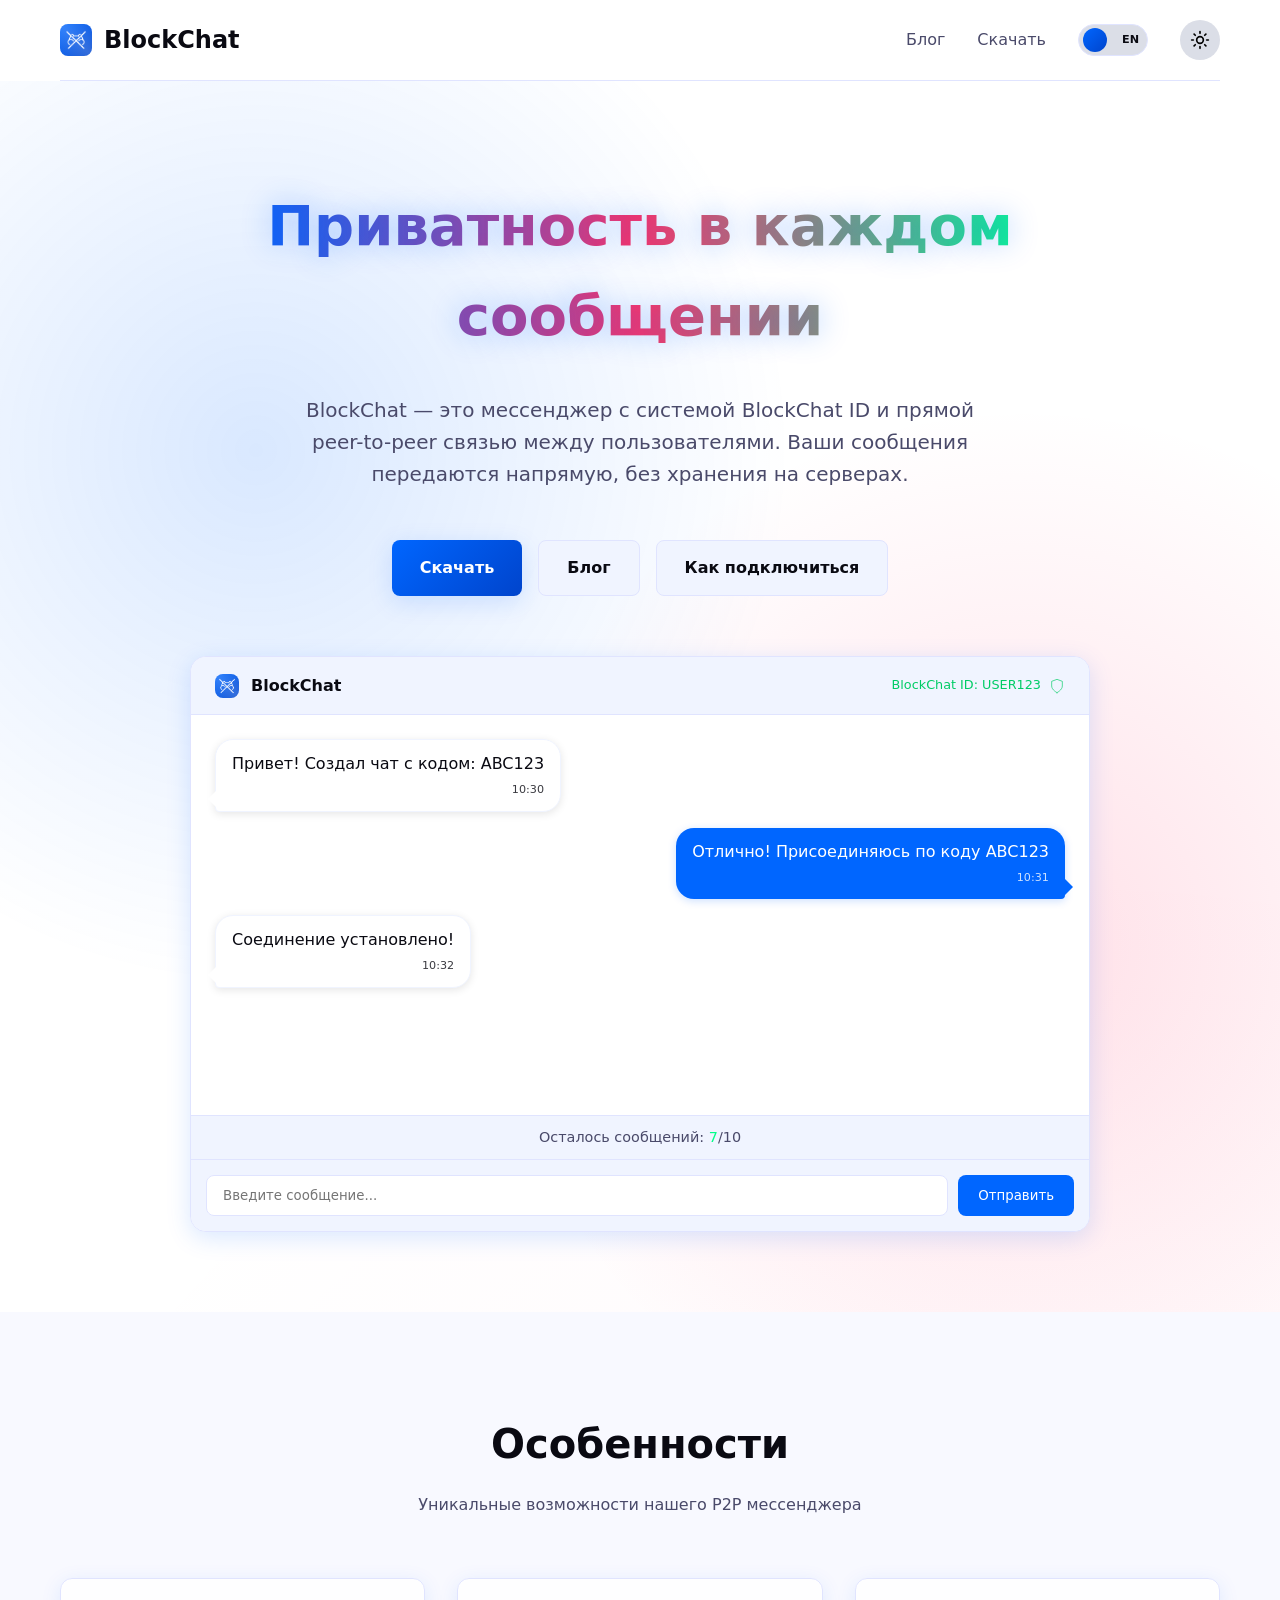
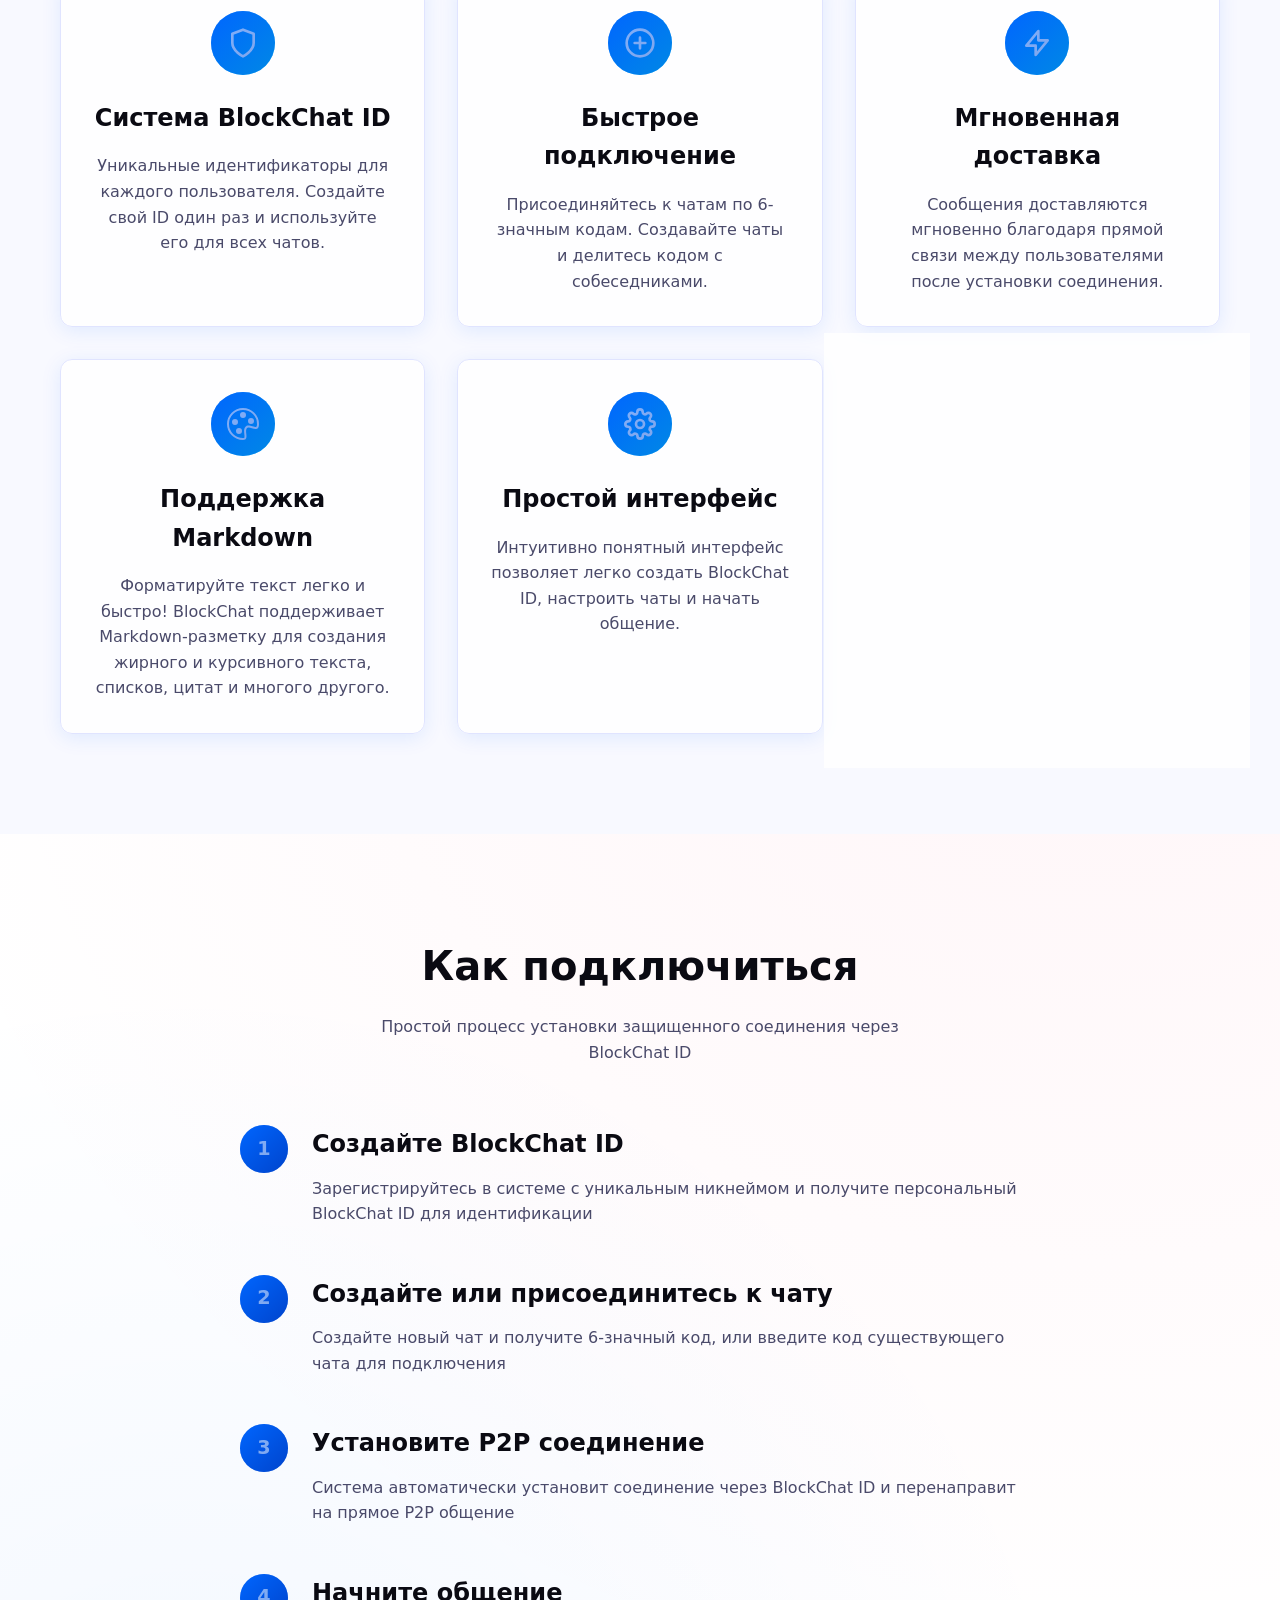
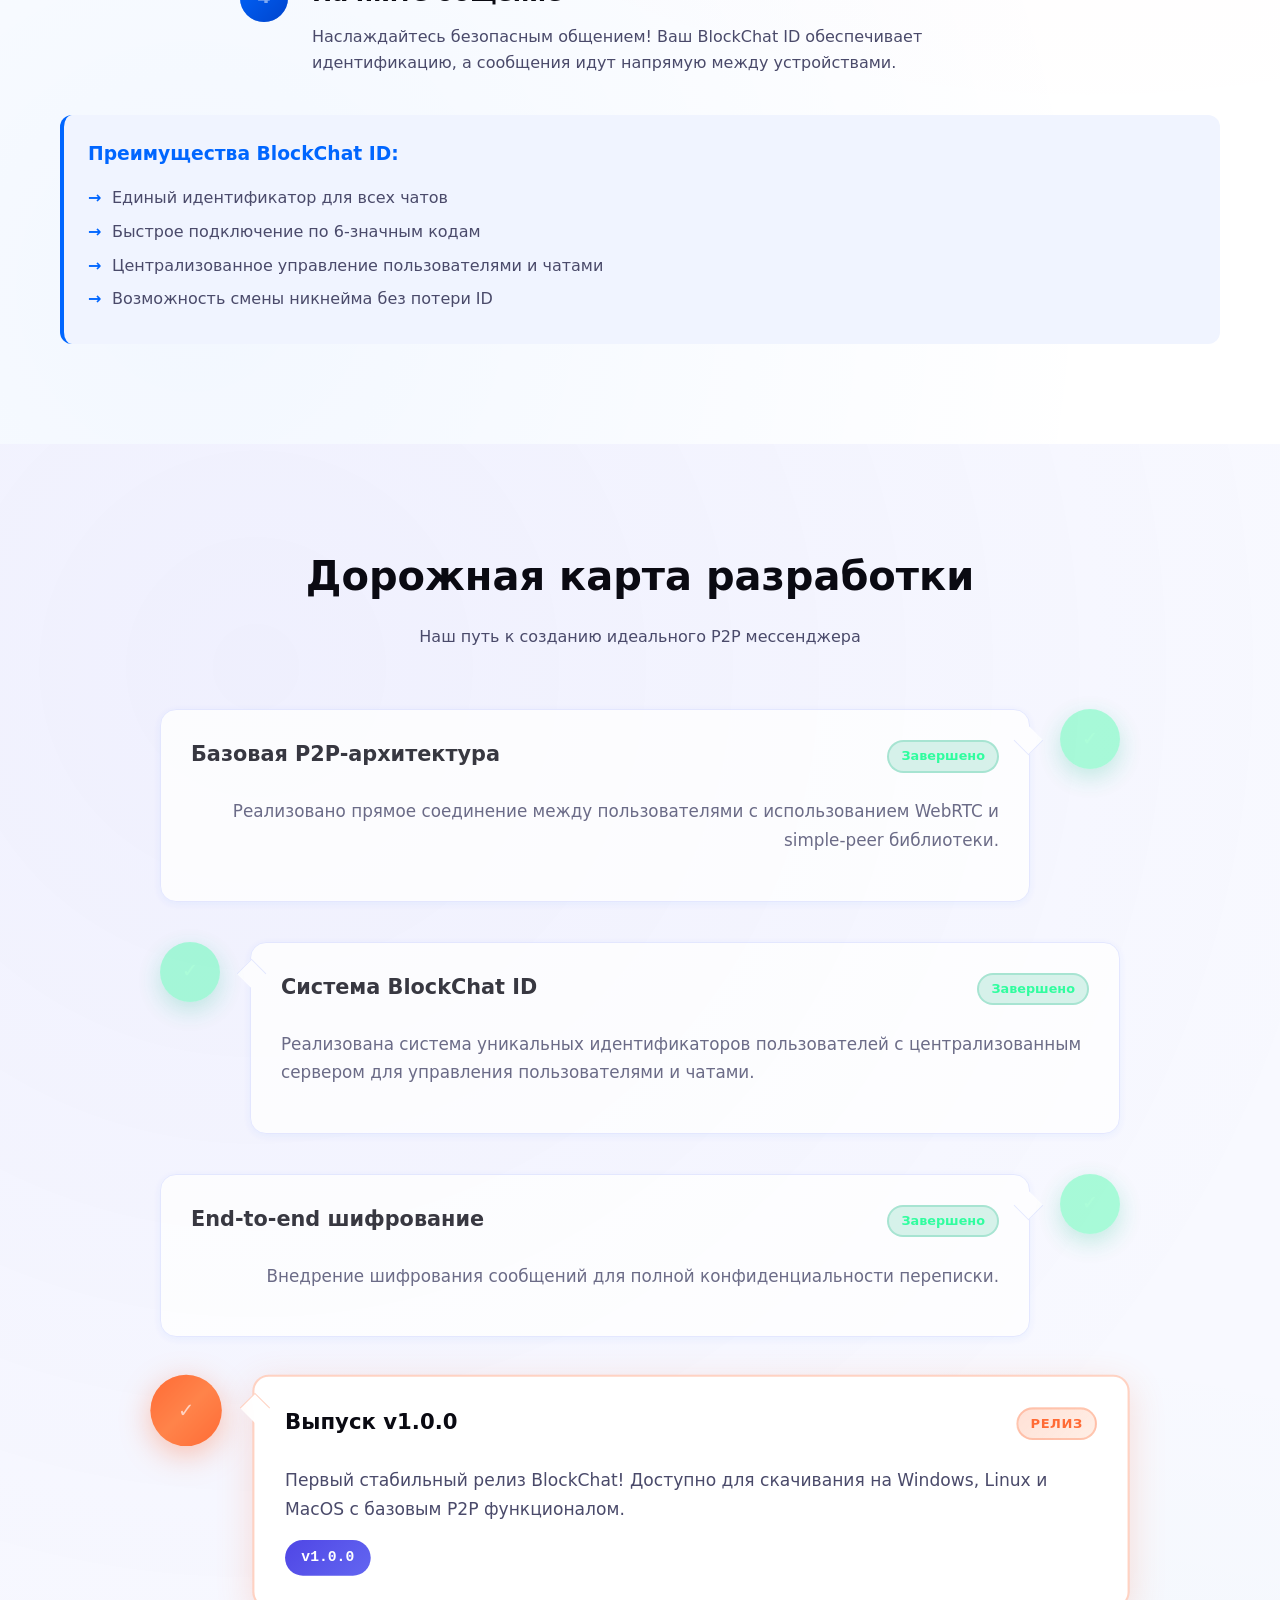
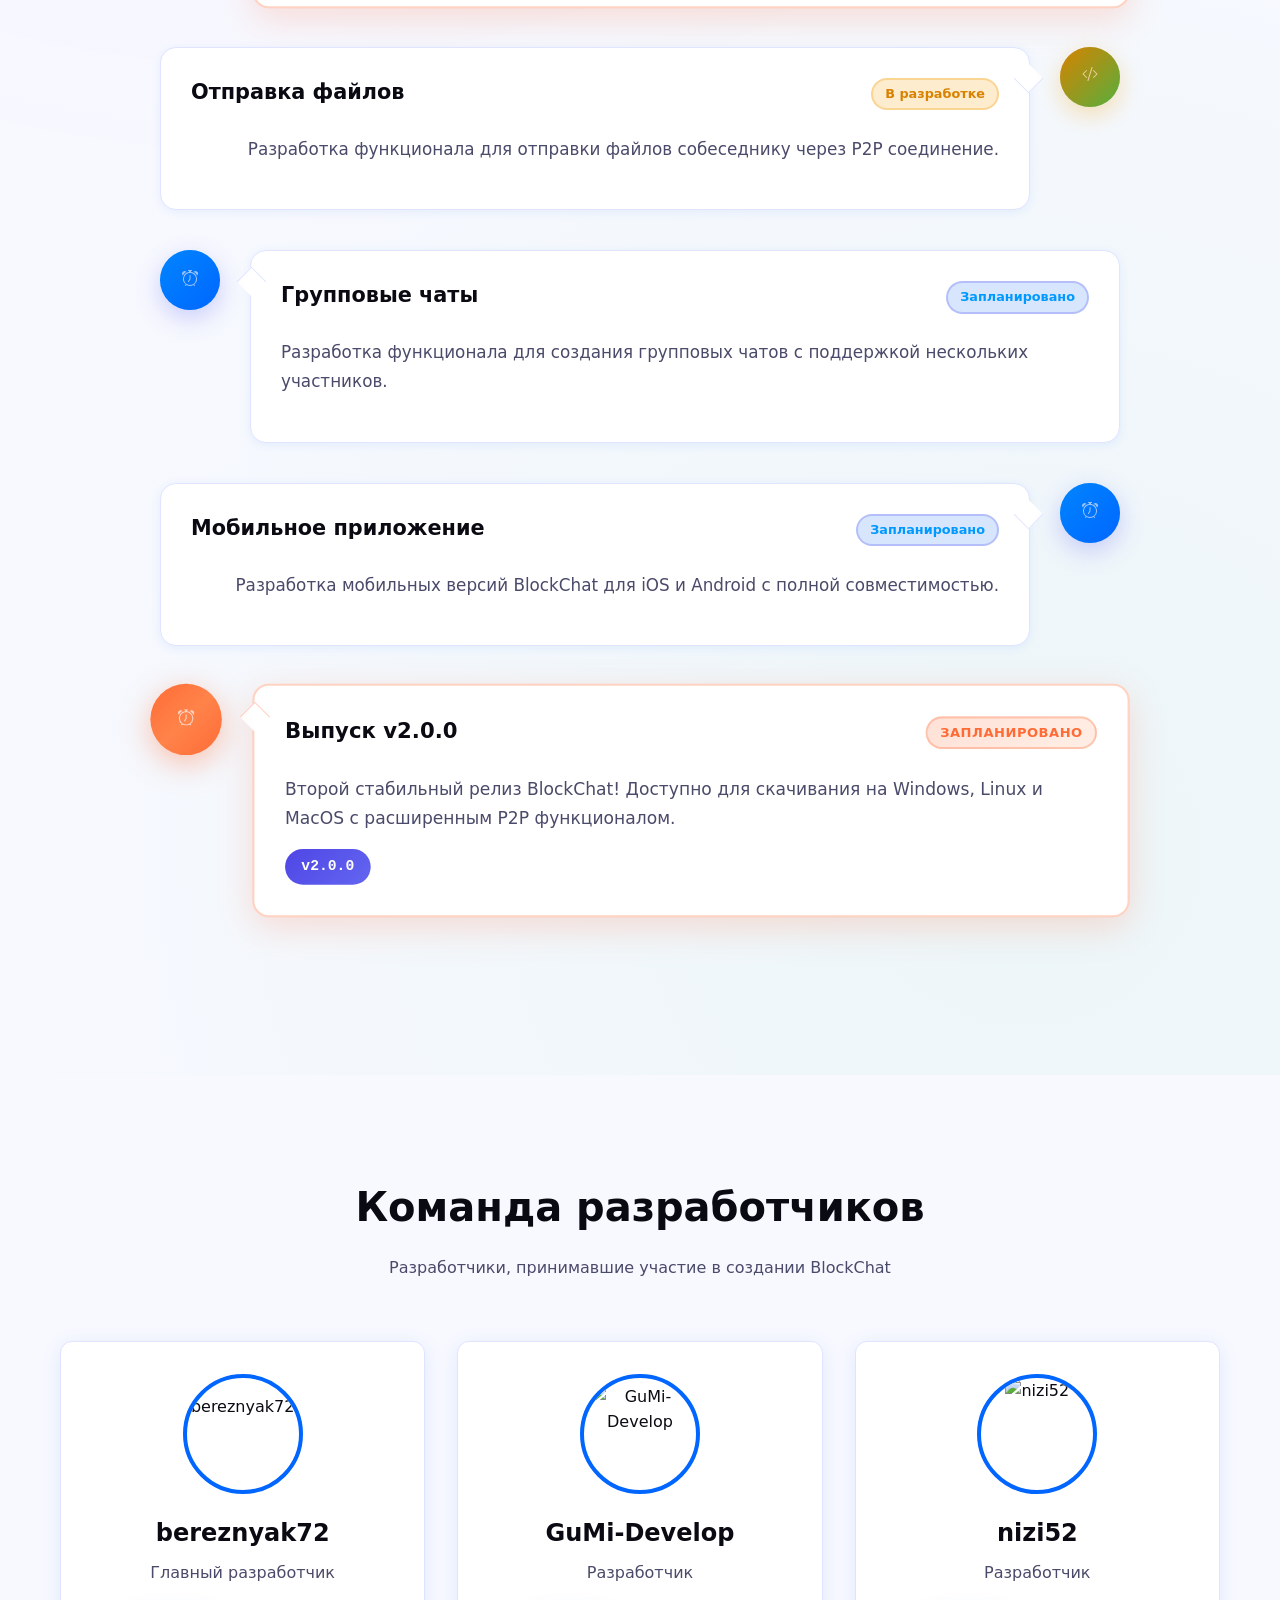
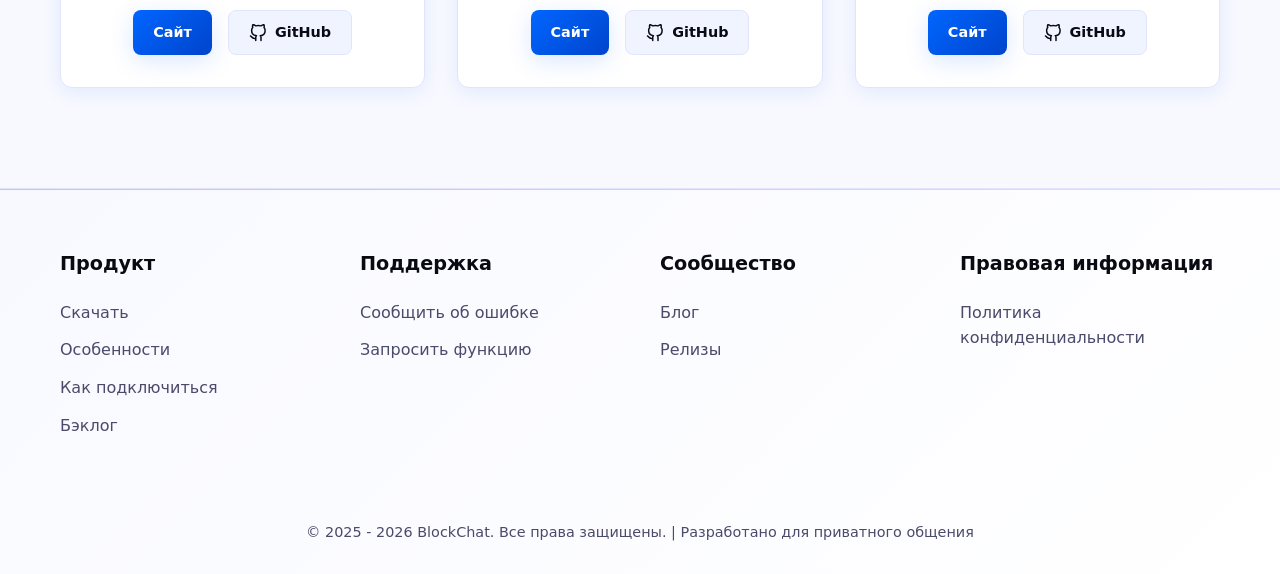
==== commit 516546c8: "Update SEO" ====
--- a/index.html
+++ b/index.html
@@ -4,20 +4,9 @@
     <meta charset="UTF-8" />
     <meta name="viewport" content="width=device-width, initial-scale=1.0" />
     <title>BlockChat - Защищенный P2P мессенджер</title>
-    <link rel="shortcut icon" href="images/icon.png" />
+    <link rel="shortcut icon" href="https://github.com/BlockChat-Messenger/BlockChat-Messenger.github.io/blob/main/images/logo-white.png?raw=true" />
     <meta name="description" content="BlockChat — P2P мессенджер с системой BlockChat ID. Ваши сообщения передаются напрямую, без хранения на серверах." />
     <meta name="keywords" content="BlockChat, мессенджер, P2P, WebRTC, безопасность, приватность, BlockChat ID" />
-    <script type="text/javascript">
-        (function(m,e,t,r,i,k,a){
-            m[i]=m[i]||function(){(m[i].a=m[i].a||[]).push(arguments)};
-            m[i].l=1*new Date();
-            for (var j = 0; j < document.scripts.length; j++) {if (document.scripts[j].src === r) { return; }}
-            k=e.createElement(t),a=e.getElementsByTagName(t)[0],k.async=1,k.src=r,a.parentNode.insertBefore(k,a)
-        })(window, document,'script','https://mc.yandex.ru/metrika/tag.js?id=106882574', 'ym');
-
-        ym(106882574, 'init', {ssr:true, webvisor:true, clickmap:true, ecommerce:"dataLayer", referrer: document.referrer, url: location.href, accurateTrackBounce:true, trackLinks:true});
-    </script>
-    <noscript><div><img src="https://mc.yandex.ru/watch/106882574" style="position:absolute; left:-9999px;" alt="" /></div></noscript>
     <script type="application/ld+json">
     {
         "@context": "https://schema.org",
@@ -27,10 +16,9 @@
         "operatingSystem": "Windows, Linux, MacOS",
         "description": "Децентрализованный P2P мессенджер с системой BlockChat ID. Прямое и безопасное соединение между пользователями без центральных серверов.",
         "applicationSubCategory": "InstantMessagingApplication",
-        "logo": "https://bereznyak72.github.io/blockchat-site/images/icon.png",
-        "url": "https://bereznyak72.github.io/blockchat-site/",
-        "downloadUrl": "https://github.com/bereznyak72/blockchat-releases/releases/",
-        "softwareVersion": "2.0.0"
+        "logo": "https://github.com/BlockChat-Messenger/BlockChat-Messenger.github.io/blob/main/images/icon.png?raw=true",
+        "url": "https://blockchat-messenger.github.io/",
+        "softwareVersion": "1.0.0"
     }
     </script>
     <link rel="stylesheet" href="css/index.css" />
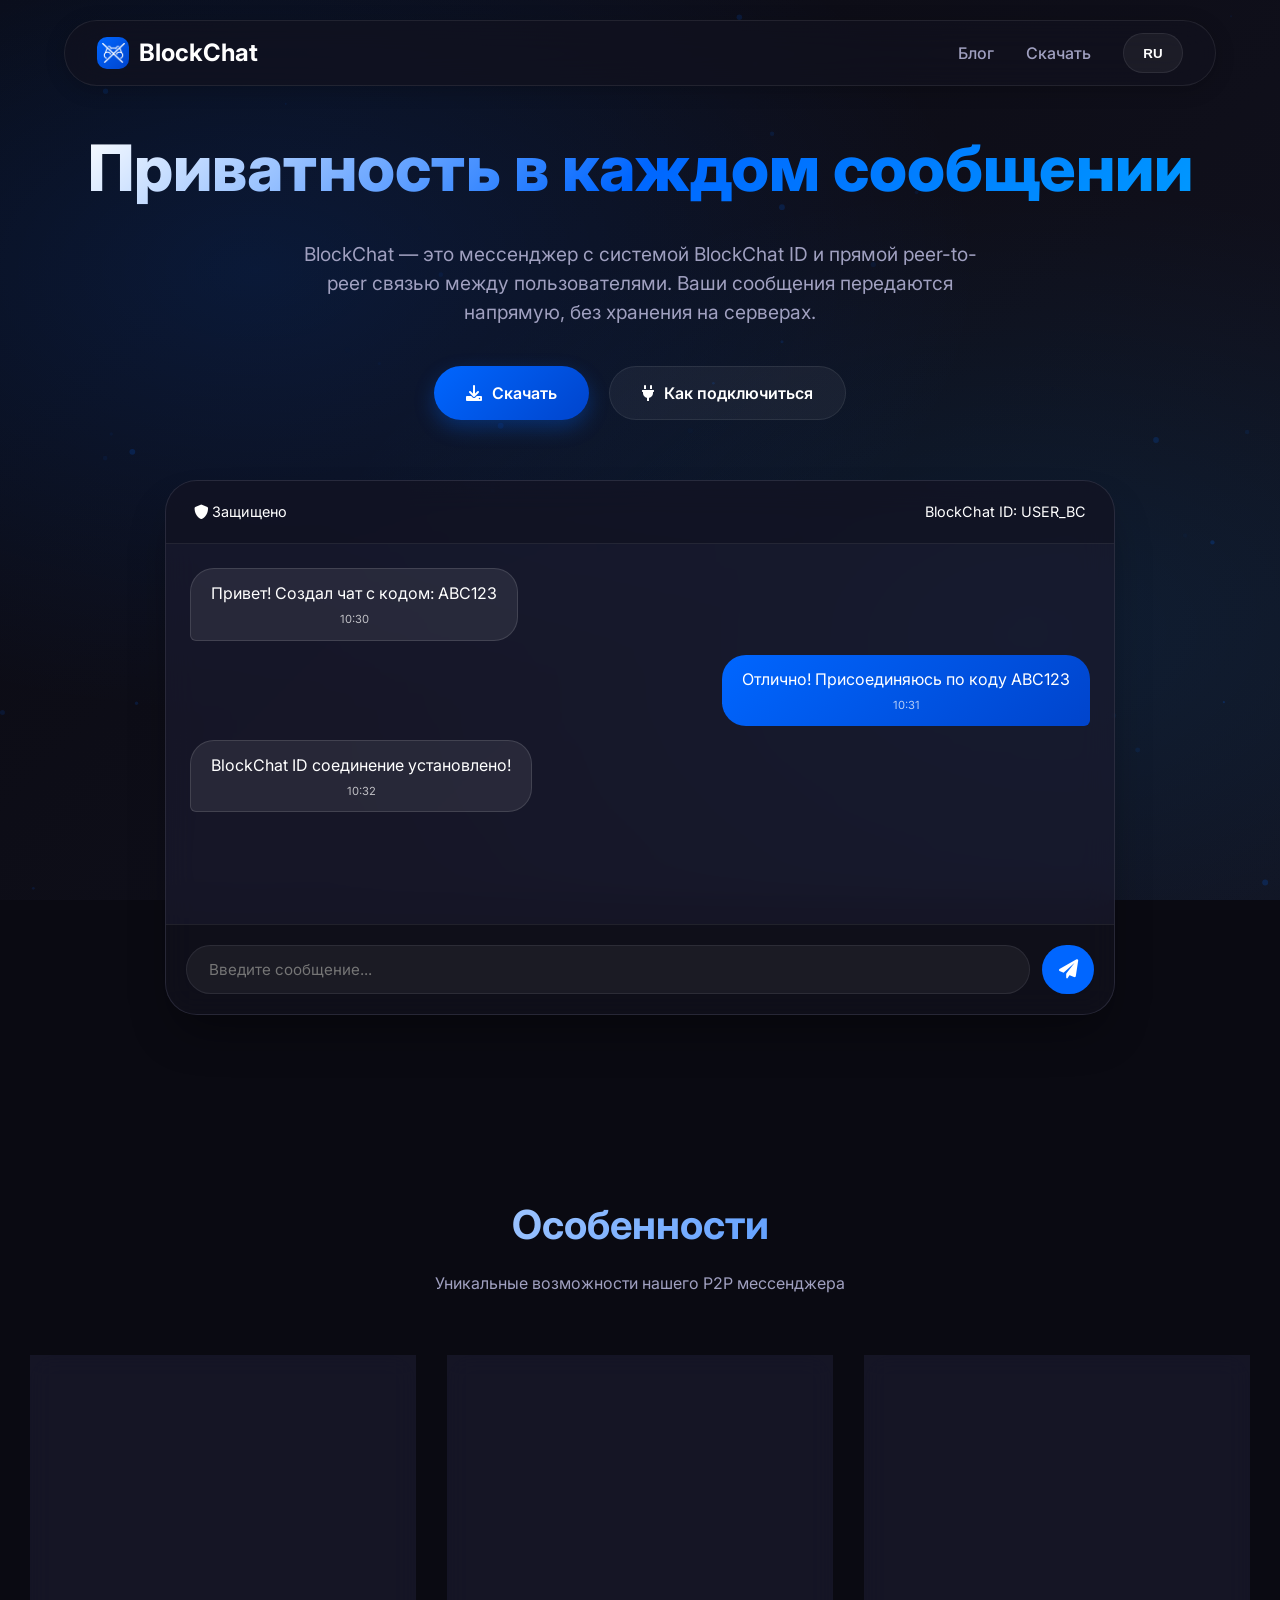
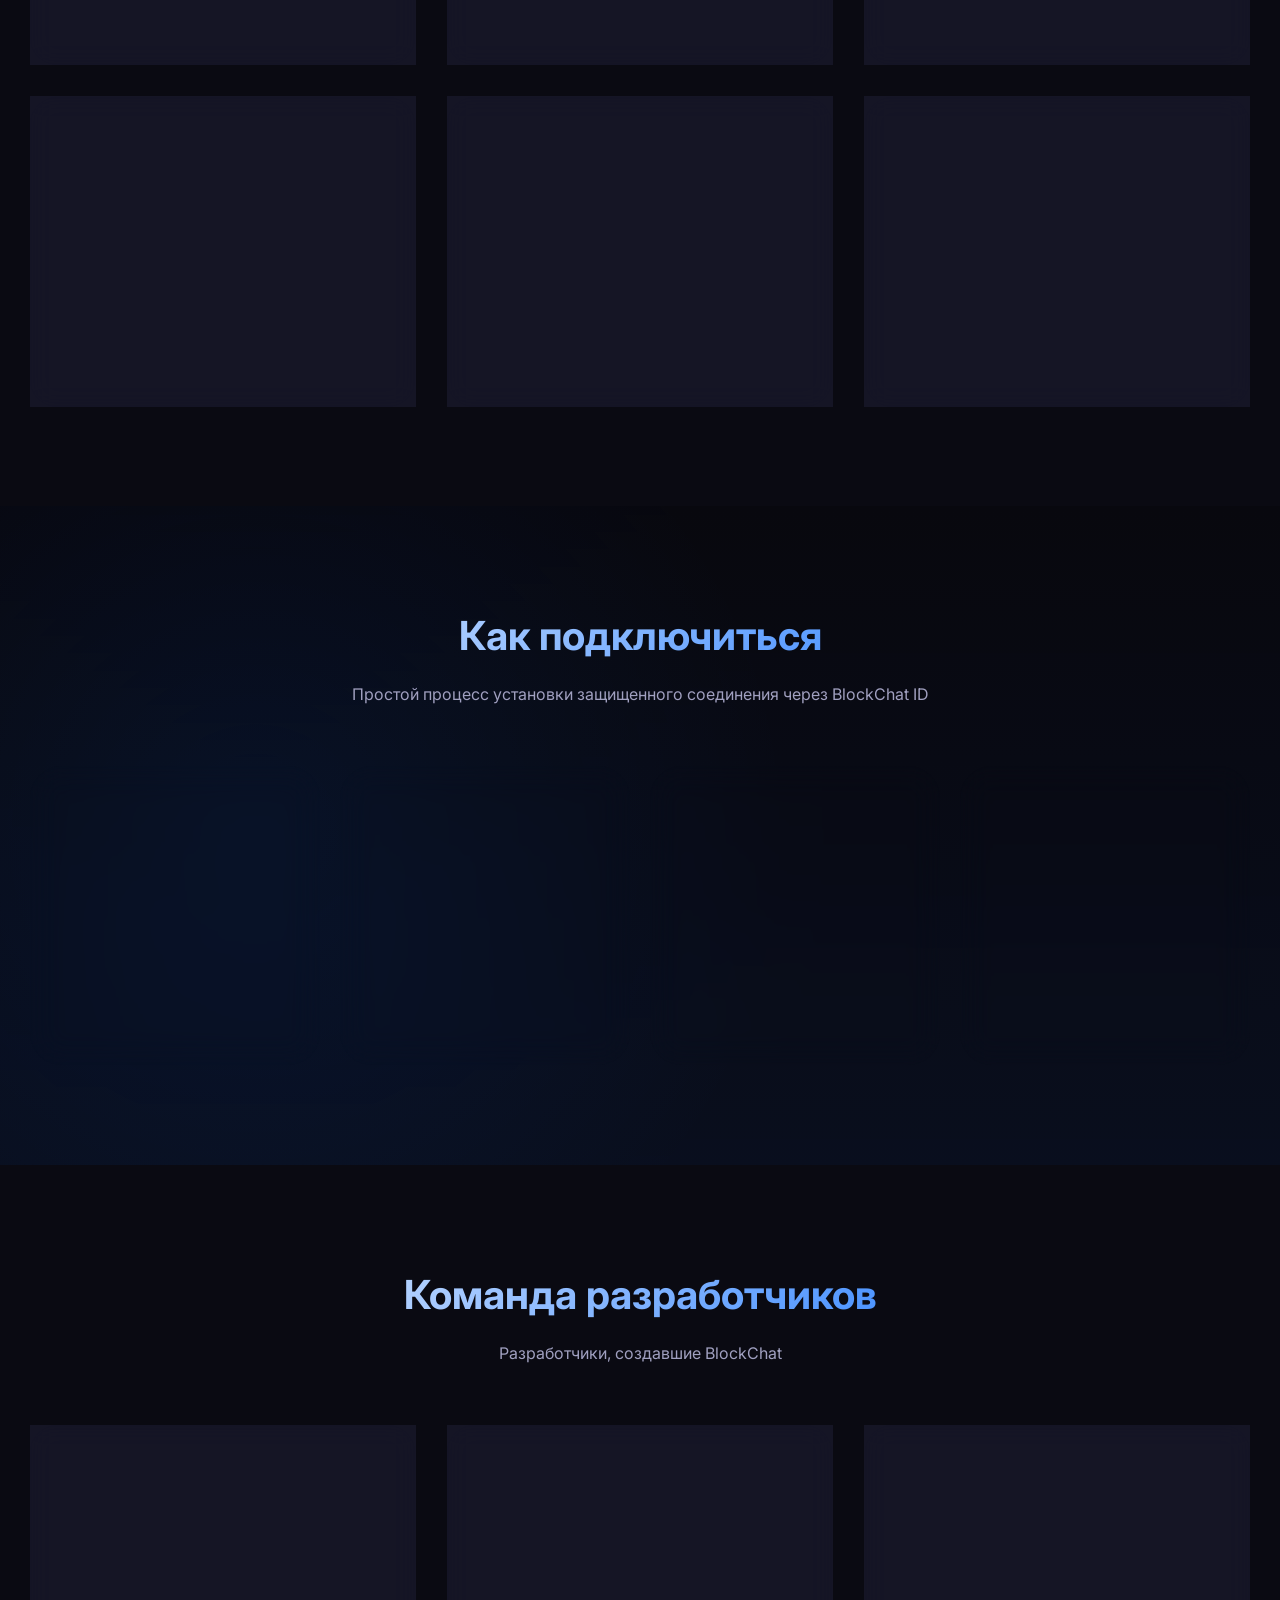
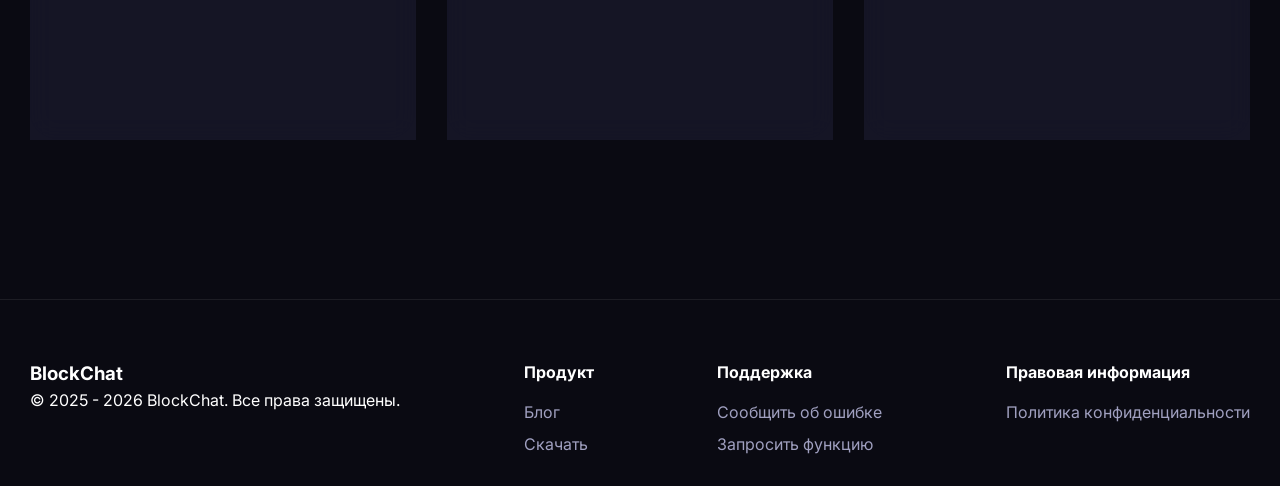
==== commit ea84b581: "Redesign BlockChat site" ====
--- a/index.html
+++ b/index.html
@@ -1,952 +1,551 @@
 <!DOCTYPE html>
 <html lang="ru" data-theme="dark">
 <head>
-    <meta charset="UTF-8" />
-    <meta name="viewport" content="width=device-width, initial-scale=1.0" />
-    <title>BlockChat - Защищенный P2P мессенджер</title>
-    <link rel="shortcut icon" href="https://github.com/BlockChat-Messenger/BlockChat-Messenger.github.io/blob/main/images/logo-white.png?raw=true" />
-    <meta name="description" content="BlockChat — P2P мессенджер с системой BlockChat ID. Ваши сообщения передаются напрямую, без хранения на серверах." />
-    <meta name="keywords" content="BlockChat, мессенджер, P2P, WebRTC, безопасность, приватность, BlockChat ID" />
-    <script type="application/ld+json">
-    {
-        "@context": "https://schema.org",
-        "@type": "SoftwareApplication",
-        "name": "BlockChat",
-        "applicationCategory": "CommunicationApplication",
-        "operatingSystem": "Windows, Linux, MacOS",
-        "description": "Децентрализованный P2P мессенджер с системой BlockChat ID. Прямое и безопасное соединение между пользователями без центральных серверов.",
-        "applicationSubCategory": "InstantMessagingApplication",
-        "logo": "https://github.com/BlockChat-Messenger/BlockChat-Messenger.github.io/blob/main/images/icon.png?raw=true",
-        "url": "https://blockchat-messenger.github.io/",
-        "softwareVersion": "1.0.0"
-    }
-    </script>
-    <link rel="stylesheet" href="css/index.css" />
+  <meta charset="UTF-8">
+  <meta name="viewport" content="width=device-width, initial-scale=1.0, viewport-fit=cover">
+  <title>BlockChat — Защищенный P2P мессенджер</title>
+  <link rel="shortcut icon" href="images/icon-white.png">
+  <meta name="description" content="BlockChat — P2P мессенджер с системой BlockChat ID. Ваши сообщения передаются напрямую, без хранения на серверах.">
+  <script type="application/ld+json">
+  {
+      "@context": "https://schema.org",
+      "@type": "SoftwareApplication",
+      "name": "BlockChat",
+      "applicationCategory": "CommunicationApplication",
+      "operatingSystem": "Windows, Linux, MacOS",
+      "description": "Децентрализованный P2P мессенджер с системой BlockChat ID. Прямое и безопасное соединение между пользователями без центральных серверов.",
+      "applicationSubCategory": "InstantMessagingApplication",
+      "logo": "https://blockchat-messenger.github.io//images/icon-white.png",
+      "url": "https://blockchat-messenger.github.io/",
+      "softwareVersion": "2.0.0"
+  }
+  </script>
+  <link href="https://fonts.googleapis.com/css2?family=Inter:opsz,wght@14..32,300;14..32,400;14..32,500;14..32,600;14..32,700;14..32,800&display=swap" rel="stylesheet">
+  <link rel="stylesheet" href="https://cdnjs.cloudflare.com/ajax/libs/font-awesome/6.0.0-beta3/css/all.min.css">
+  <link rel="stylesheet" href="css/index.css">
 </head>
 <body>
-    <div class="progress-container">
-        <div class="progress-bar" id="progressBar"></div>
-    </div>
+
+  <div class="animated-gradient-bg"></div>
+  <canvas id="particleCanvas" class="floating-particles"></canvas>
+
+  <nav>
+    <div class="nav-container">
+      <div class="logo">
+        <div class="logo-icon"><img src="images/icon-white.png" width="23px" style="filter: brightness(0) invert(1);" /></div>
+        <a href="#">BlockChat</a>
+      </div>
+      <div class="nav-links">
+        <a href="blogs.html" class="nav-link" data-lang="blogs">Блог</a>
+        <a href="download.html" class="nav-link" data-lang="download">Скачать</a>
+        <button id="langToggle" class="lang-switch">RU</button>
+      </div>
+      <div class="burger-menu" id="burgerMenu">
+        <div class="burger-line"></div>
+        <div class="burger-line"></div>
+        <div class="burger-line"></div>
+      </div>
+    </div>
+  </nav>
+
+  <div class="mobile-nav" id="mobileNav">
+    <a href="#features" class="nav-link" data-lang="features">Особенности</a>
+    <a href="blogs.html" class="nav-link" data-lang="blogs">Блог</a>
+    <a href="download.html" class="nav-link" data-lang="download">Скачать</a>
+    <button id="mobileLangToggle" class="lang-switch" style="width: 100%; justify-content: center;">RU</button>
+  </div>
+  <div class="overlay" id="overlay"></div>
+
+  <section class="hero">
+    <div class="container">
+      <h1 data-lang="privacy">Приватность в каждом сообщении</h1>
+      <p data-lang="about">BlockChat — это мессенджер с системой BlockChat ID и прямой peer-to-peer связью. Ваши сообщения передаются напрямую, без хранения на серверах.</p>
+      <div class="cta-buttons">
+        <a href="download.html" class="btn btn-primary"><i class="fas fa-download"></i> <span data-lang="download">Скачать</span></a>
+        <a href="#how-it-works" class="btn btn-secondary"><i class="fas fa-plug"></i> <span data-lang="howitworks">Как подключиться</span></a>
+      </div>
+
+      <div class="chat-card">
+        <div class="chat-header">
+          <span><i class="fas fa-shield-alt"></i> <span data-lang="protected">Защищено</span></span>
+          <span></i> BlockChat ID: USER_BC</span>
+        </div>
+        <div class="chat-messages" id="chatMessages">
+          <div class="message other-message"><span data-lang="message1">Привет! Создал чат с кодом: ABC123</span>
+            <div class="message-time">10:30</div>
+          </div>
+          <div class="message my-message"><span data-lang="message2">Отлично! Присоединяюсь по коду ABC123</span>
+            <div class="message-time">10:31</div>
+          </div>
+          <div class="message other-message"><span data-lang="message3">BlockChat ID соединение установлено!</span>
+            <div class="message-time">10:32</div>
+          </div>
+        </div>
+        <div class="chat-input-area">
+          <input type="text" id="chatInput" class="chat-input" placeholder="Введите сообщение...">
+          <button id="sendBtn" class="send-btn"><i class="fas fa-paper-plane"></i></button>
+        </div>
+      </div>
+    </div>
+  </section>
+
+  <section id="features" class="features">
+    <div class="container">
+      <div class="section-title fade-in">
+        <h2 data-lang="features">Особенности BlockChat</h2>
+        <p data-lang="uniquefeatures">Уникальные возможности нашего P2P мессенджера</p>
+      </div>
+      <div class="features-grid">
+        <div class="feature-card fade-in">
+          <div class="feature-icon"><i class="fas fa-id-card"></i></div>
+          <h3 data-lang="blockchatidsystem">Система BlockChat ID</h3>
+          <p data-lang="blockchatiddesc">Уникальные идентификаторы для каждого пользователя. Создайте свой ID один раз и используйте его для всех чатов.</p>
+        </div>
+        <div class="feature-card fade-in">
+          <div class="feature-icon"><i class="fas fa-bolt"></i></div>
+          <h3 data-lang="quickconnect">Быстрое подключение</h3>
+          <p data-lang="quickconnectdesc">Присоединяйтесь к чатам по 6-значным кодам. Создавайте чаты и делитесь кодом с собеседниками.</p>
+        </div>
+        <div class="feature-card fade-in">
+          <div class="feature-icon"><i class="fas fa-rocket"></i></div>
+          <h3 data-lang="delivery">Мгновенная доставка</h3>
+          <p data-lang="instantly">Сообщения доставляются мгновенно благодаря прямой связи между пользователями после установки соединения.</p>
+        </div>
+        <div class="feature-card fade-in">
+          <div class="feature-icon"><i class="fab fa-markdown"></i></div>
+          <h3 data-lang="markdown">Поддержка Markdown</h3>
+          <p data-lang="formatting">Форматируйте текст легко и быстро! BlockChat поддерживает Markdown-разметку.</p>
+        </div>
+        <div class="feature-card fade-in">
+          <div class="feature-icon"><i class="fas fa-palette"></i></div>
+          <h3 data-lang="interface">Простой интерфейс</h3>
+          <p data-lang="intuitiveinterface">Интуитивно понятный интерфейс позволяет легко создать BlockChat ID, настроить чаты и начать общение.</p>
+        </div>
+        <div class="feature-card fade-in">
+          <div class="feature-icon"><i class="fas fa-globe"></i></div>
+          <h3 data-lang="crossplatform">Кроссплатформенность</h3>
+          <p data-lang="availability">Доступно для Windows, Linux и macOS. Общайтесь с пользователями разных ОС через единую систему BlockChat ID.</p>
+        </div>
+      </div>
+    </div>
+  </section>
+
+  <section id="how-it-works" class="steps-section">
+    <div class="container">
+      <div class="section-title fade-in">
+        <h2 data-lang="howitworks">Как подключиться</h2>
+        <p data-lang="process">Простой процесс установки защищенного соединения через BlockChat ID</p>
+      </div>
+      <div class="steps-container">
+        <div class="step-card improved-step fade-in">
+          <div class="step-visual">
+            <div class="step-number">1</div>
+            <div class="step-icon"><i class="fas fa-user-plus"></i></div>
+          </div>
+          <div class="step-content">
+            <h3 data-lang="register">Создайте BlockChat ID</h3>
+            <p data-lang="registerDesc">Зарегистрируйтесь в системе с уникальным никнеймом и получите персональный ID</p>
+          </div>
+          <div class="step-connector"></div>
+        </div>
+        <div class="step-card improved-step fade-in">
+          <div class="step-visual">
+            <div class="step-number">2</div>
+            <div class="step-icon"><i class="fas fa-qrcode"></i></div>
+          </div>
+          <div class="step-content">
+            <h3 data-lang="createOrJoin">Создайте или присоединитесь</h3>
+            <p data-lang="createOrJoinDesc">Создайте новый чат и получите 6-значный код, или введите код существующего чата</p>
+          </div>
+          <div class="step-connector"></div>
+        </div>
+        <div class="step-card improved-step fade-in">
+          <div class="step-visual">
+            <div class="step-number">3</div>
+            <div class="step-icon"><i class="fas fa-handshake"></i></div>
+          </div>
+          <div class="step-content">
+            <h3 data-lang="blockchatConnect">Установите P2P соединение</h3>
+            <p data-lang="blockchatConnectDesc">Система автоматически установит соединение через BlockChat ID</p>
+          </div>
+          <div class="step-connector"></div>
+        </div>
+        <div class="step-card improved-step fade-in">
+          <div class="step-visual">
+            <div class="step-number">4</div>
+            <div class="step-icon"><i class="fas fa-comments"></i></div>
+          </div>
+          <div class="step-content">
+            <h3 data-lang="communication">Начните общение</h3>
+            <p data-lang="safecommunication">Наслаждайтесь безопасным общением! Сообщения идут напрямую между устройствами.</p>
+          </div>
+        </div>
+      </div>
+    </div>
+  </section>
+
+  <section id="developers" class="features">
+    <div class="container">
+      <div class="section-title fade-in">
+        <h2 data-lang="TitleDevelopers">Команда разработчиков</h2>
+        <p data-lang="DescriptionDevelopers">Разработчики, создавшие BlockChat</p>
+      </div>
+      <div class="developers-grid">
+        <div class="developer-card fade-in">
+          <div class="developer-avatar"><img src="https://bereznyak72.github.io/img/logo.png" alt="bereznyak72"></div>
+          <h3>bereznyak72</h3>
+          <p data-lang="MainDeveloper">Главный разработчик</p>
+          <div style="margin-top: 16px;"><a href="https://bereznyak72.github.io/" class="developer-link" data-personal-site="bereznyak72" target="_blank"><i class="fas fa-globe"></i> <span data-lang="site">Сайт</span></a></div>
+        </div>
+        <div class="developer-card fade-in">
+          <div class="developer-avatar"><img src="https://raw.githubusercontent.com/GuMi-Develop/Portfolio/refs/heads/new-design/static/image/logo1.png" alt="GuMi-Develop"></div>
+          <h3>GuMi-Develop</h3>
+          <p data-lang="developer">Разработчик</p>
+          <div style="margin-top: 16px;"><a href="https://gumi-develop.github.io/Portfolio/" class="developer-link" data-personal-site="GuMi-Develop" target="_blank"><i class="fas fa-globe"></i> <span data-lang="site">Сайт</span></a></div>
+        </div>
+        <div class="developer-card fade-in">
+          <div class="developer-avatar"><img src="https://nizi52.github.io/image/profile.png" alt="nizi52"></div>
+          <h3>nizi52</h3>
+          <p data-lang="developer">Разработчик</p>
+          <div style="margin-top: 16px;"><a href="https://nizi52.github.io/" class="developer-link" data-personal-site="nizi52" target="_blank"><i class="fas fa-globe"></i> <span data-lang="site">Сайт</span></a></div>
+        </div>
+      </div>
+    </div>
+  </section>
+
+  <footer>
+    <div class="container">
+      <div class="footer-content">
+        <div>
+          <h3>BlockChat</h3>
+          <p data-lang="rightsreserved">© 2025 - 2026 BlockChat. Все права защищены.</p>
+        </div>
+        <div class="footer-links">
+          <h4 data-lang="product">Продукт</h4>
+          <a href="blogs.html" data-lang="blogs">Блог</a>
+          <a href="download.html" data-lang="download">Скачать</a>
+        </div>
+        <div class="footer-links">
+          <h4 data-lang="support">Поддержка</h4>
+          <a href="#" id="reportLink" data-lang="report">Сообщить об ошибке</a>
+          <a href="#" id="requestLink" data-lang="request">Запросить функцию</a>
+        </div>
+        <div class="footer-links">
+          <h4 data-lang="LegalInf">Правовая информация</h4>
+          <a href="privacy.html" data-lang="LegalPol">Политика конфиденциальности</a>
+        </div>
+      </div>
+    </div>
+  </footer>
+
+  <div id="modal" class="modal">
+    <div class="modal-glass">
+      <div class="modal-glow"></div>
+      <div class="modal-icon-wrapper">
+        <i class="fas fa-code-branch"></i>
+      </div>
+      <h3 class="modal-title" data-lang="temporarilyunavailable">Временно недоступно</h3>
+      <p class="modal-description" data-lang="featuredevelopment">
+        Данная функция находится в разработке. Мы работаем над улучшением сайта и скоро добавим эту возможность.
+      </p>
+      <button class="modal-close-btn" onclick="closeModal()">
+        <span data-lang="okay">Понятно</span>
+      </button>
+    </div>
+  </div>
+
+  <script>
+    const canvas = document.getElementById('particleCanvas');
+    const ctx = canvas.getContext('2d');
+    let particles = [];
+
+    function resizeCanvas() {
+      canvas.width = window.innerWidth;
+      canvas.height = window.innerHeight;
+    }
+    window.addEventListener('resize', resizeCanvas);
+    resizeCanvas();
+
+    for (let i = 0; i < 60; i++) {
+      particles.push({
+        x: Math.random() * canvas.width,
+        y: Math.random() * canvas.height,
+        radius: Math.random() * 2 + 1,
+        alpha: Math.random() * 0.4,
+        speedX: (Math.random() - 0.5) * 0.2,
+        speedY: (Math.random() - 0.5) * 0.2
+      });
+    }
+
+    function animateParticles() {
+      if (!ctx) return;
+      ctx.clearRect(0, 0, canvas.width, canvas.height);
+      particles.forEach(p => {
+        p.x += p.speedX;
+        p.y += p.speedY;
+        if (p.x < 0) p.x = canvas.width;
+        if (p.x > canvas.width) p.x = 0;
+        if (p.y < 0) p.y = canvas.height;
+        if (p.y > canvas.height) p.y = 0;
+        ctx.beginPath();
+        ctx.arc(p.x, p.y, p.radius, 0, Math.PI * 2);
+        ctx.fillStyle = `rgba(0, 102, 255, ${p.alpha * 0.5})`;
+        ctx.fill();
+      });
+      requestAnimationFrame(animateParticles);
+    }
+    animateParticles();
+
+    const translations = {
+      ru: {
+        privacy: "Приватность в каждом сообщении",
+        about: "BlockChat — это мессенджер с системой BlockChat ID и прямой peer-to-peer связью между пользователями. Ваши сообщения передаются напрямую, без хранения на серверах.",
+        download: "Скачать",
+        blogs: "Блог",
+        howitworks: "Как подключиться",
+        features: "Особенности",
+        uniquefeatures: "Уникальные возможности нашего P2P мессенджера",
+        blockchatidsystem: "Система BlockChat ID",
+        blockchatiddesc: "Уникальные идентификаторы для каждого пользователя. Создайте свой ID один раз и используйте его для всех чатов.",
+        quickconnect: "Быстрое подключение",
+        quickconnectdesc: "Присоединяйтесь к чатам по 6-значным кодам. Создавайте чаты и делитесь кодом с собеседниками.",
+        delivery: "Мгновенная доставка",
+        instantly: "Сообщения доставляются мгновенно благодаря прямой связи между пользователями после установки соединения.",
+        markdown: "Поддержка Markdown",
+        formatting: "Форматируйте текст легко и быстро! BlockChat поддерживает Markdown-разметку для создания жирного и курсивного текста.",
+        interface: "Простой интерфейс",
+        intuitiveinterface: "Интуитивно понятный интерфейс позволяет легко создать BlockChat ID, настроить чаты и начать общение.",
+        crossplatform: "Кроссплатформенность",
+        availability: "Доступно для Windows, Linux и macOS. Общайтесь с пользователями разных операционных систем через единую систему BlockChat ID.",
+        register: "Создайте BlockChat ID",
+        registerDesc: "Зарегистрируйтесь в системе с уникальным никнеймом и получите персональный BlockChat ID для идентификации",
+        createOrJoin: "Создайте или присоединитесь к чату",
+        createOrJoinDesc: "Создайте новый чат и получите 6-значный код, или введите код существующего чата для подключения",
+        blockchatConnect: "Установите P2P соединение",
+        blockchatConnectDesc: "Система автоматически установит соединение через BlockChat ID и перенаправит на прямое P2P общение",
+        communication: "Начните общение",
+        safecommunication: "Наслаждайтесь безопасным общением! Ваш BlockChat ID обеспечивает идентификацию, а сообщения идут напрямую между устройствами.",
+        message1: "Привет! Создал чат с кодом: ABC123",
+        message2: "Отлично! Присоединяюсь по коду ABC123",
+        message3: "BlockChat ID соединение установлено!",
+        enter: "Введите сообщение...",
+        protected: "Защищено",
+        TitleDevelopers: "Команда разработчиков",
+        DescriptionDevelopers: "Разработчики, создавшие BlockChat",
+        MainDeveloper: "Главный разработчик",
+        developer: "Разработчик",
+        site: "Сайт",
+        product: "Продукт",
+        support: "Поддержка",
+        report: "Сообщить об ошибке",
+        request: "Запросить функцию",
+        LegalInf: "Правовая информация",
+        LegalPol: "Политика конфиденциальности",
+        rightsreserved: "© 2025 - 2026 BlockChat. Все права защищены.",
+        temporarilyunavailable: "Временно недоступно",
+        featuredevelopment: "Данная функция находится в разработке. Мы работаем над улучшением сайта и скоро добавим эту возможность.",
+        okay: "Понятно",
+        process: "Простой процесс установки защищенного соединения через BlockChat ID"
+      },
+      en: {
+        privacy: "Privacy in every message",
+        about: "BlockChat is a messenger with BlockChat ID system and direct peer-to-peer communication. Your messages are transmitted directly, without being stored on servers.",
+        download: "Download",
+        blogs: "Blog",
+        howitworks: "How to connect",
+        features: "Features",
+        uniquefeatures: "Unique features of our P2P messenger",
+        blockchatidsystem: "BlockChat ID System",
+        blockchatiddesc: "Unique identifiers for each user. Create your ID once and use it for all chats.",
+        quickconnect: "Quick connection",
+        quickconnectdesc: "Join chats using 6-digit codes. Create chats and share the code with interlocutors.",
+        delivery: "Instant delivery",
+        instantly: "Messages are delivered instantly thanks to the direct connection between users after establishing the connection.",
+        markdown: "Markdown support",
+        formatting: "Format text easily and quickly! BlockChat supports Markdown markup.",
+        interface: "Simple interface",
+        intuitiveinterface: "The intuitive interface makes it easy to create a BlockChat ID, set up chats and start communicating.",
+        crossplatform: "Cross-platform",
+        availability: "Available for Windows, Linux, and macOS. Chat with users of different operating systems through a unified BlockChat ID system.",
+        register: "Create BlockChat ID",
+        registerDesc: "Register in the system with a unique nickname and get a personal BlockChat ID for identification",
+        createOrJoin: "Create or join a chat",
+        createOrJoinDesc: "Create a new chat and get a 6-digit code, or enter an existing chat code to connect",
+        blockchatConnect: "Establish P2P connection",
+        blockchatConnectDesc: "The system will automatically establish a connection via the BlockChat ID and redirect you to direct P2P communication.",
+        communication: "Start chatting",
+        safecommunication: "Enjoy secure communication! Your BlockChat ID provides identification, and messages go directly between devices.",
+        message1: "Hello! Created a chat with code: ABC123",
+        message2: "Great! Joining with code ABC123",
+        message3: "BlockChat ID connection established!",
+        enter: "Enter a message...",
+        protected: "Protected",
+        TitleDevelopers: "Development team",
+        DescriptionDevelopers: "Developers who created BlockChat",
+        MainDeveloper: "Lead Developer",
+        developer: "Developer",
+        site: "Site",
+        product: "Product",
+        support: "Support",
+        report: "Report an error",
+        request: "Request a feature",
+        LegalInf: "Legal information",
+        LegalPol: "Privacy policy",
+        rightsreserved: "© 2025 - 2026 BlockChat. All rights reserved.",
+        temporarilyunavailable: "Temporarily unavailable",
+        featuredevelopment: "This feature is under development. We are working on improving the site and will add this feature soon.",
+        okay: "Okay",
+        process: "A simple process for installing a secure connection via BlockChat ID"
+      }
+    };
+    let currentLang = 'ru';
+
+    function updateLanguage() {
+      document.querySelectorAll('[data-lang]').forEach(el => {
+        const key = el.getAttribute('data-lang');
+        if (translations[currentLang][key]) el.textContent = translations[currentLang][key];
+      });
+      const chatInput = document.getElementById('chatInput');
+      if (chatInput) chatInput.placeholder = translations[currentLang].enter;
+      const msgs = document.querySelectorAll('.message span');
+      if (msgs.length >= 3) {
+        msgs[0].textContent = translations[currentLang].message1;
+        msgs[1].textContent = translations[currentLang].message2;
+        msgs[2].textContent = translations[currentLang].message3;
+      }
+      const langBtns = document.querySelectorAll('#langToggle, #mobileLangToggle');
+      langBtns.forEach(btn => {
+        if (btn) btn.textContent = currentLang.toUpperCase();
+      });
+    }
+    document.getElementById('langToggle')?.addEventListener('click', () => {
+      currentLang = currentLang === 'ru' ? 'en' : 'ru';
+      updateLanguage();
+    });
+    document.getElementById('mobileLangToggle')?.addEventListener('click', () => {
+      currentLang = currentLang === 'ru' ? 'en' : 'ru';
+      updateLanguage();
+    });
+    updateLanguage();
+
+    let messagesLeft = 7;
+    const chatMessagesDiv = document.getElementById('chatMessages');
+    const chatInput = document.getElementById('chatInput');
+    const sendBtn = document.getElementById('sendBtn');
+
+    function addMessage(text, isMy = true) {
+      if (messagesLeft <= 0) {
+        showModal();
+        return;
+      }
+      const msgDiv = document.createElement('div');
+      msgDiv.className = `message ${isMy ? 'my-message' : 'other-message'}`;
+      const time = new Date().toLocaleTimeString([], {
+        hour: '2-digit',
+        minute: '2-digit'
+      });
+      msgDiv.innerHTML = `<span>${text}</span><div class="message-time">${time}</div>`;
+      chatMessagesDiv.appendChild(msgDiv);
+      chatMessagesDiv.scrollTop = chatMessagesDiv.scrollHeight;
+      messagesLeft--;
+      if (messagesLeft <= 0) sendBtn.disabled = true;
+    }
+    sendBtn?.addEventListener('click', () => {
+      if (chatInput.value.trim() && messagesLeft > 0) {
+        addMessage(chatInput.value, true);
+        chatInput.value = '';
+        setTimeout(() => {
+          if (messagesLeft > 0) addMessage(translations[currentLang].message3, false);
+        }, 1000);
+      } else if (messagesLeft <= 0) showModal();
+    });
+    chatInput?.addEventListener('keypress', (e) => {
+      if (e.key === 'Enter') sendBtn.click();
+    });
+
+    function showModal() {
+      const modal = document.getElementById('modal');
+      modal.classList.add('show');
+      document.body.style.overflow = 'hidden';
+    }
+    window.closeModal = () => {
+      const modal = document.getElementById('modal');
+      modal.classList.remove('show');
+      document.body.style.overflow = '';
+    };
     
-    <div class="container">
-        <nav>
-            <div class="logo">
-                <div class="logo-icon">
-                    <img src="images/logo-white.png" width="30px" />
-                </div>
-                <a href="#">BlockChat</a>
-            </div>
-            <div class="nav-links">
-                <a href="blogs.html" class="nav-link" data-lang="BlogFooter">Блог</a>
-                <a href="download.html" class="nav-link" data-lang="download">Скачать</a>
-                <div class="language-switch">
-                    <label class="switch">
-                        <input type="checkbox" id="langToggle" />
-                        <span class="slider">
-                            <span class="lang-text ru">RU</span>
-                            <span class="lang-text en">EN</span>
-                        </span>
-                    </label>
-                </div>
-                <button class="theme-toggle" id="themeToggle" aria-label="Переключить тему">
-                    <svg width="20" height="20" viewBox="0 0 24 24" fill="none" xmlns="http://www.w3.org/2000/svg">
-                        <path d="M12 16C14.2091 16 16 14.2091 16 12C16 9.79086 14.2091 8 12 8C9.79086 8 8 9.79086 8 12C8 14.2091 9.79086 16 12 16Z" stroke="currentColor" stroke-width="2" stroke-linecap="round" stroke-linejoin="round" />
-                        <path d="M12 2V4" stroke="currentColor" stroke-width="2" stroke-linecap="round" stroke-linejoin="round" />
-                        <path d="M12 20V22" stroke="currentColor" stroke-width="2" stroke-linecap="round" stroke-linejoin="round" />
-                        <path d="M4.93 4.93L6.34 6.34" stroke="currentColor" stroke-width="2" stroke-linecap="round" stroke-linejoin="round" />
-                        <path d="M17.66 17.66L19.07 19.07" stroke="currentColor" stroke-width="2" stroke-linecap="round" stroke-linejoin="round" />
-                        <path d="M2 12H4" stroke="currentColor" stroke-width="2" stroke-linecap="round" stroke-linejoin="round" />
-                        <path d="M20 12H22" stroke="currentColor" stroke-width="2" stroke-linecap="round" stroke-linejoin="round" />
-                        <path d="M6.34 17.66L4.93 19.07" stroke="currentColor" stroke-width="2" stroke-linecap="round" stroke-linejoin="round" />
-                        <path d="M19.07 4.93L17.66 6.34" stroke="currentColor" stroke-width="2" stroke-linecap="round" stroke-linejoin="round" />
-                    </svg>
-                </button>
-            </div>
-        </nav>
-    </div>
-
-    <section class="hero">
-        <div class="container-hero">
-            <h1 data-lang="privacy">Приватность в каждом сообщении</h1>
-            <p data-lang="about">
-                BlockChat — это мессенджер с системой BlockChat ID и прямой peer-to-peer связью между пользователями. Ваши сообщения передаются напрямую, без хранения на серверах.
-            </p>
-            <div class="cta-buttons">
-                <a href="download.html" class="btn btn-primary" data-lang="download">
-                    <svg width="20" height="20" viewBox="0 0 24 24" fill="none" xmlns="http://www.w3.org/2000/svg">
-                        <path d="M12 16L12 4M12 16L8 12M12 16L16 12" stroke="currentColor" stroke-width="2" stroke-linecap="round" stroke-linejoin="round" />
-                        <path d="M4 20H20" stroke="currentColor" stroke-width="2" stroke-linecap="round" />
-                    </svg>
-                    Скачать
-                </a>
-                <a href="blogs.html" class="btn btn-secondary" data-lang="BlogFooter">Блог</a>
-                <a href="#how-it-works" class="btn btn-secondary" data-lang="howitworks">Как подключиться</a>
-            </div>
-        </div>
-        <div class="app-showcase">
-            <div class="app-header">
-                <div class="logo" style="font-size: 1rem">
-                    <div class="logo-icon" style="width: 24px; height: 24px">
-                        <img src="images/logo-white.png" width="24px" height="24px" />
-                    </div>
-                    <span>BlockChat</span>
-                </div>
-                <div style="display: flex; align-items: center; gap: 8px; font-size: 0.8rem; color: var(--accent-dark);">
-                    <span data-lang="blockchatid">BlockChat ID: USER123</span>
-                    <svg width="16" height="16" viewBox="0 0 24 24" fill="none" xmlns="http://www.w3.org/2000/svg">
-                        <path d="M12 22s8-4 8-10V5l-8-3-8 3v7c0 6 8 10 8 10z" stroke="currentColor" stroke-width="1" stroke-linecap="round" stroke-linejoin="round"/>
-                    </svg>
-                </div>
-            </div>
-            <div class="app-content" id="chatContainer">
-                <div class="message other-message">
-                    <div class="message-text" data-lang="message1">
-                        Привет! Создал чат с кодом: ABC123
-                    </div>
-                    <div class="message-time">10:30</div>
-                </div>
-                <div class="message my-message">
-                    <div class="message-text" data-lang="message2">
-                        Отлично! Присоединяюсь по коду ABC123
-                    </div>
-                    <div class="message-time">10:31</div>
-                </div>
-                <div class="message other-message">
-                    <div class="message-text" data-lang="message3">
-                        BlockChat ID соединение установлено!
-                    </div>
-                    <div class="message-time">10:32</div>
-                </div>
-                <div class="typing-indicator" id="typingIndicator">
-                    <span data-lang="interlocutor">Собеседник печатает</span>
-                    <div class="typing-indicator-dots">
-                        <div class="typing-indicator-dot"></div>
-                        <div class="typing-indicator-dot"></div>
-                        <div class="typing-indicator-dot"></div>
-                    </div>
-                </div>
-            </div>
-            <div class="message-limit" id="messageLimit">
-                <span data-lang="messagelimit">Осталось сообщений: </span>
-                <span id="messagesLeft">7</span>/10
-            </div>
-            <div class="chat-controls">
-                <input type="text" class="chat-input" data-lang="enter" placeholder="Введите сообщение..." id="chatInput" />
-                <button class="send-btn" id="sendBtn" data-lang="send">Отправить</button>
-            </div>
-        </div>
-    </section>
-
-    <section id="features" class="features">
-        <div class="container">
-            <div class="section-title fade-in">
-                <h2 data-lang="features">Особенности BlockChat</h2>
-                <p data-lang="uniquefeatures">Уникальные возможности нашего P2P мессенджера</p>
-            </div>
-
-            <div class="features-grid">
-                <div class="feature-card fade-in">
-                    <div class="feature-icon">
-                        <svg width="32" height="32" viewBox="0 0 24 24" fill="none" xmlns="http://www.w3.org/2000/svg">
-                            <path d="M12 22s8-4 8-10V5l-8-3-8 3v7c0 6 8 10 8 10z" stroke="white" stroke-width="2" stroke-linecap="round" stroke-linejoin="round" />
-                        </svg>
-                    </div>
-                    <h3 data-lang="blockchatidsystem">Система BlockChat ID</h3>
-                    <p data-lang="blockchatiddesc">
-                        Уникальные идентификаторы для каждого пользователя. Создайте свой ID один раз и используйте его для всех чатов.
-                    </p>
-                </div>
-                
-                <div class="feature-card fade-in">
-                    <div class="feature-icon">
-                        <svg width="32" height="32" viewBox="0 0 24 24" fill="none" xmlns="http://www.w3.org/2000/svg">
-                            <path d="M12 22C17.5228 22 22 17.5228 22 12C22 6.47715 17.5228 2 12 2C6.47715 2 2 6.47715 2 12C2 17.5228 6.47715 22 12 22Z" stroke="white" stroke-width="2" />
-                            <path d="M8 12H16M12 8V16" stroke="white" stroke-width="2" stroke-linecap="round" />
-                        </svg>
-                    </div>
-                    <h3 data-lang="quickconnect">Быстрое подключение</h3>
-                    <p data-lang="quickconnectdesc">
-                        Присоединяйтесь к чатам по 6-значным кодам. Создавайте чаты и делитесь кодом с собеседниками.
-                    </p>
-                </div>
-
-                <div class="feature-card fade-in">
-                    <div class="feature-icon">
-                        <svg width="32" height="32" viewBox="0 0 24 24" fill="none" xmlns="http://www.w3.org/2000/svg">
-                            <path d="M13 10V3L4 14H11V21L20 10H13Z" stroke="white" stroke-width="2" stroke-linecap="round" stroke-linejoin="round" />
-                        </svg>
-                    </div>
-                    <h3 data-lang="delivery">Мгновенная доставка</h3>
-                    <p data-lang="instantly">
-                        Сообщения доставляются мгновенно благодаря прямой связи между пользователями после установки соединения.
-                    </p>
-                </div>
-
-                <div class="feature-card fade-in">
-                    <div class="feature-icon">
-                        <svg xmlns="http://www.w3.org/2000/svg" width="32" height="32" fill="white" class="bi bi-palette" viewBox="0 0 16 16">
-                            <path d="M8 5a1.5 1.5 0 1 0 0-3 1.5 1.5 0 0 0 0 3m4 3a1.5 1.5 0 1 0 0-3 1.5 1.5 0 0 0 0 3M5.5 7a1.5 1.5 0 1 1-3 0 1.5 1.5 0 0 1 3 0m.5 6a1.5 1.5 0 1 0 0-3 1.5 1.5 0 0 0 0 3" />
-                            <path d="M16 8c0 3.15-1.866 2.585-3.567 2.07C11.42 9.763 10.465 9.473 10 10c-.603.683-.475 1.819-.351 2.92C9.826 14.495 9.996 16 8 16a8 8 0 1 1 8-8m-8 7c.611 0 .654-.171.655-.176.078-.146.124-.464.07-1.119-.014-.168-.037-.37-.061-.591-.052-.464-.112-1.005-.118-1.462-.01-.707.083-1.61.704-2.314.369-.417.845-.578 1.272-.618.404-.038.812.026 1.16.104.343.077.702.186 1.025.284l.028.008c.346.105.658.199.953.266.653.148.904.083.991.024C14.717 9.38 15 9.161 15 8a7 7 0 1 0-7 7" />
-                        </svg>
-                    </div>
-                    <h3 data-lang="markdown">Поддержка Markdown</h3>
-                    <p data-lang="formatting">
-                        Форматируйте текст легко и быстро! BlockChat поддерживает Markdown-разметку для создания <strong>жирного</strong> и <em>курсивного</em> текста.
-                    </p>
-                </div>
-
-                <div class="feature-card fade-in">
-                    <div class="feature-icon">
-                        <svg width="32" height="32" viewBox="0 0 24 24" fill="none" xmlns="http://www.w3.org/2000/svg">
-                            <path d="M12 15a3 3 0 100-6 3 3 0 000 6z" stroke="white" stroke-width="2" />
-                            <path d="M19.4 15a1.65 1.65 0 00.33 1.82l.06.06a2 2 0 010 2.83 2 2 0 01-2.83 0l-.06-.06a1.65 1.65 0 00-1.82-.33 1.65 1.65 0 00-1 1.51V21a2 2 0 01-2 2 2 2 0 01-2-2v-.09A1.65 1.65 0 009 19.4a1.65 1.65 0 00-1.82.33l-.06.06a2 2 0 01-2.83 0 2 2 0 010-2.83l.06-.06a1.65 1.65 0 00.33-1.82 1.65 1.65 0 00-1.51-1H3a2 2 0 01-2-2 2 2 0 012-2h.09A1.65 1.65 0 004.6 9a1.65 1.65 0 00-.33-1.82l-.06-.06a2 2 0 010-2.83 2 2 0 012.83 0l.06.06a1.65 1.65 0 001.82.33H9a1.65 1.65 0 001-1.51V3a2 2 0 012-2 2 2 0 012 2v.09a1.65 1.65 0 001 1.51 1.65 1.65 0 001.82-.33l.06-.06a2 2 0 012.83 0 2 2 0 010 2.83l-.06.06a1.65 1.65 0 00-.33 1.82V9a1.65 1.65 0 001.51 1H21a2 2 0 012 2 2 2 0 01-2 2h-.09a1.65 1.65 0 00-1.51 1z" stroke="white" stroke-width="2" stroke-linecap="round" stroke-linejoin="round" />
-                        </svg>
-                    </div>
-                    <h3 data-lang="interface">Простой интерфейс</h3>
-                    <p data-lang="intuitiveinterface">
-                        Интуитивно понятный интерфейс позволяет легко создать BlockChat ID, настроить чаты и начать общение.
-                    </p>
-                </div>
-
-                <div class="feature-card fade-in">
-                    <div class="feature-icon">
-                        <svg width="32" height="32" viewBox="0 0 24 24" fill="none" xmlns="http://www.w3.org/2000/svg">
-                            <path d="M9 12l2 2 4-4m5.618-4.016A11.955 11.955 0 0112 2.944a11.955 11.955 0 01-8.618 3.04A12.02 12.02 0 003 9c0 5.591 3.824 10.29 9 11.622 5.176-1.332 9-6.03 9-11.622 0-1.042-.133-2.052-.382-3.016z" stroke="white" stroke-width="2" stroke-linecap="round" stroke-linejoin="round" />
-                        </svg>
-                    </div>
-                    <h3 data-lang="crossplatform">Кроссплатформенность</h3>
-                    <p data-lang="availability">
-                        Доступно для Windows, Linux и macOS. Общайтесь с пользователями разных операционных систем через единую систему BlockChat ID.
-                    </p>
-                </div>
-            </div>
-        </div>
-    </section>
-
-    <section id="how-it-works" class="how-it-works">
-        <div class="container">
-            <div class="section-title fade-in">
-                <h2 data-lang="howitworks">Как подключиться</h2>
-                <p data-lang="process">Простой процесс установки защищенного соединения через BlockChat ID</p>
-            </div>
-            <div class="steps">
-                <div class="step fade-in">
-                    <div class="step-number">1</div>
-                    <div class="step-content">
-                        <h3 data-lang="register">Создайте BlockChat ID</h3>
-                        <p data-lang="registerDesc">Зарегистрируйтесь в системе с уникальным никнеймом и получите персональный BlockChat ID для идентификации</p>
-                    </div>
-                </div>
-                <div class="step fade-in">
-                    <div class="step-number">2</div>
-                    <div class="step-content">
-                        <h3 data-lang="createOrJoin">Создайте или присоединитесь к чату</h3>
-                        <p data-lang="createOrJoinDesc">Создайте новый чат и получите 6-значный код, или введите код существующего чата для подключения</p>
-                    </div>
-                </div>
-                <div class="step fade-in">
-                    <div class="step-number">3</div>
-                    <div class="step-content">
-                        <h3 data-lang="blockchatConnect">Установите P2P соединение</h3>
-                        <p data-lang="blockchatConnectDesc">Система автоматически установит соединение через BlockChat ID и перенаправит на прямое P2P общение</p>
-                    </div>
-                </div>
-                <div class="step fade-in">
-                    <div class="step-number">4</div>
-                    <div class="step-content">
-                        <h3 data-lang="communication">Начните общение</h3>
-                        <p data-lang="safecommunication">Наслаждайтесь безопасным общением! Ваш BlockChat ID обеспечивает идентификацию, а сообщения идут напрямую между устройствами.</p>
-                    </div>
-                </div>
-            </div>
-            <div class="network-tips fade-in">
-                <h3 data-lang="connectiontips">Преимущества BlockChat ID:</h3>
-                <ul>
-                    <li data-lang="idadvantage1">Единый идентификатор для всех чатов</li>
-                    <li data-lang="idadvantage2">Быстрое подключение по 6-значным кодам</li>
-                    <li data-lang="idadvantage3">Централизованное управление пользователями и чатами</li>
-                    <li data-lang="idadvantage4">Возможность смены никнейма без потери ID</li>
-                </ul>
-            </div>
-        </div>
-    </section>
-    <section id="backlog" class="backlog">
-      <div class="container">
-        <div class="section-title fade-in">
-          <h2 data-lang="roadmap">Дорожная карта разработки</h2>
-          <p data-lang="ourway">
-            Наш путь к созданию идеального P2P мессенджера
-          </p>
-        </div>
-        <div class="backlog-timeline">
-          <div class="timeline-line"></div>
-          <div class="backlog-items">
-            <!-- Завершенные задачи -->
-            <div class="backlog-item completed">
-              <div class="timeline-marker completed">
-                <span class="marker-icon">✓</span>
-              </div>
-              <div class="backlog-content">
-                <div class="backlog-header">
-                  <h3 class="backlog-title" data-lang="basicp2p">
-                    Базовая P2P-архитектура
-                  </h3>
-                  <span
-                    class="status-badge status-completed"
-                    data-lang="completed"
-                    >Завершено</span
-                  >
-                </div>
-                <p class="backlog-description" data-lang="realization">
-                  Реализовано прямое соединение между пользователями с
-                  использованием WebRTC и simple-peer библиотеки.
-                </p>
-              </div>
-            </div>
-            <div class="backlog-item completed">
-              <div class="timeline-marker completed">
-                <span class="marker-icon">✓</span>
-              </div>
-              <div class="backlog-content">
-                <div class="backlog-header">
-                  <h3 class="backlog-title" data-lang="blockchatsystem">
-                    Система BlockChat ID
-                  </h3>
-                  <span
-                    class="status-badge status-completed"
-                    data-lang="completed"
-                    >Завершено</span
-                  >
-                </div>
-                <p class="backlog-description" data-lang="idsystem">
-                  Реализована система уникальных идентификаторов пользователей с централизованным сервером для управления пользователями и чатами.
-                </p>
-              </div>
-            </div>
-            <div class="backlog-item completed">
-              <div class="timeline-marker completed">
-                <span class="marker-icon">✓</span>
-              </div>
-              <div class="backlog-content">
-                <div class="backlog-header">
-                  <h3 class="backlog-title" data-lang="endtoend">
-                    End-to-end шифрование
-                  </h3>
-                  <span
-                    class="status-badge status-completed"
-                    data-lang="completed"
-                    >Завершено</span
-                  >
-                </div>
-                <p
-                  class="backlog-description"
-                  data-lang="implementingencryption"
-                >
-                  Внедрение шифрования сообщений для полной конфиденциальности
-                  переписки.
-                </p>
-              </div>
-            </div>
-            <div class="backlog-item release-version">
-              <div class="timeline-marker release">
-                <span class="marker-icon">✓</span>
-              </div>
-              <div class="backlog-content release-content">
-                <div class="backlog-header">
-                  <h3 class="backlog-title" data-lang="release1">
-                    Выпуск v1.0.0
-                  </h3>
-                  <span class="status-badge status-release" data-lang="release"
-                    >РЕЛИЗ</span
-                  >
-                </div>
-                <p class="backlog-description" data-lang="firststable">
-                  Первый стабильный релиз BlockChat! Доступно для скачивания на
-                  Windows, Linux и MacOS с базовым P2P функционалом.
-                </p>
-                <div class="release-badges">
-                  <span class="version-badge">v1.0.0</span>
-                </div>
-              </div>
-            </div>
-            <!-- В разработке -->
-            <div class="backlog-item in-progress">
-              <div class="timeline-marker in-progress">
-                <span class="marker-icon">
-                  <svg
-                    xmlns="http://www.w3.org/2000/svg"
-                    width="16"
-                    height="16"
-                    fill="currentColor"
-                    class="bi bi-code-slash"
-                    viewBox="0 0 16 16"
-                  >
-                    <path
-                      d="M10.478 1.647a.5.5 0 1 0-.956-.294l-4 13a.5.5 0 0 0 .956.294zM4.854 4.146a.5.5 0 0 1 0 .708L1.707 8l3.147 3.146a.5.5 0 0 1-.708.708l-3.5-3.5a.5.5 0 0 1 0-.708l3.5-3.5a.5.5 0 0 1 .708 0m6.292 0a.5.5 0 0 0 0 .708L14.293 8l-3.147 3.146a.5.5 0 0 0 .708.708l3.5-3.5a.5.5 0 0 0 0-.708l-3.5-3.5a.5.5 0 0 0-.708 0"
-                    />
-                  </svg>
-                </span>
-              </div>
-              <div class="backlog-content">
-                <div class="backlog-header">
-                  <h3 class="backlog-title" data-lang="sendingfiles">
-                    Отправка файлов
-                  </h3>
-                  <span
-                    class="status-badge status-progress"
-                    data-lang="indevelopment"
-                    >В разработке</span
-                  >
-                </div>
-                <p class="backlog-description" data-lang="filefunctionality">
-                  Разработка функционала для отправки файлов собеседнику через
-                  P2P соединение.
-                </p>
-              </div>
-            </div>
-            <!-- Запланированные -->
-            <div class="backlog-item planned">
-              <div class="timeline-marker planned">
-                <span class="marker-icon">
-                  <svg
-                    xmlns="http://www.w3.org/2000/svg"
-                    width="16"
-                    height="16"
-                    fill="currentColor"
-                    class="bi bi-alarm"
-                    viewBox="0 0 16 16"
-                  >
-                    <path
-                      d="M8.5 5.5a.5.5 0 0 0-1 0v3.362l-1.429 2.38a.5.5 0 1 0 .858.515l1.5-2.5A.5.5 0 0 0 8.5 9z"
-                    />
-                    <path
-                      d="M6.5 0a.5.5 0 0 0 0 1H7v1.07a7.001 7.001 0 0 0-3.273 12.474l-.602.602a.5.5 0 0 0 .707.708l.746-.746A6.97 6.97 0 0 0 8 16a6.97 6.97 0 0 0 3.422-.892l.746.746a.5.5 0 0 0 .707-.708l-.601-.602A7.001 7.001 0 0 0 9 2.07V1h.5a.5.5 0 0 0 0-1zm1.038 3.018a6 6 0 0 1 .924 0 6 6 0 1 1-.924 0M0 3.5c0 .753.333 1.429.86 1.887A8.04 8.04 0 0 1 4.387 1.86 2.5 2.5 0 0 0 0 3.5M13.5 1c-.753 0-1.429.333-1.887.86a8.04 8.04 0 0 1 3.527 3.527A2.5 2.5 0 0 0 13.5 1"
-                    />
-                  </svg>
-                </span>
-              </div>
-              <div class="backlog-content">
-                <div class="backlog-header">
-                  <h3 class="backlog-title" data-lang="groupchats">
-                    Групповые чаты
-                  </h3>
-                  <span class="status-badge status-planned" data-lang="planned"
-                    >Запланировано</span
-                  >
-                </div>
-                <p class="backlog-description" data-lang="functionalgroups">
-                  Разработка функционала для создания групповых чатов с
-                  поддержкой нескольких участников.
-                </p>
-              </div>
-            </div>
-            <div class="backlog-item planned">
-              <div class="timeline-marker planned">
-                <span class="marker-icon">
-                  <svg
-                    xmlns="http://www.w3.org/2000/svg"
-                    width="16"
-                    height="16"
-                    fill="currentColor"
-                    class="bi bi-alarm"
-                    viewBox="0 0 16 16"
-                  >
-                    <path
-                      d="M8.5 5.5a.5.5 0 0 0-1 0v3.362l-1.429 2.38a.5.5 0 1 0 .858.515l1.5-2.5A.5.5 0 0 0 8.5 9z"
-                    />
-                    <path
-                      d="M6.5 0a.5.5 0 0 0 0 1H7v1.07a7.001 7.001 0 0 0-3.273 12.474l-.602.602a.5.5 0 0 0 .707.708l.746-.746A6.97 6.97 0 0 0 8 16a6.97 6.97 0 0 0 3.422-.892l.746.746a.5.5 0 0 0 .707-.708l-.601-.602A7.001 7.001 0 0 0 9 2.07V1h.5a.5.5 0 0 0 0-1zm1.038 3.018a6 6 0 0 1 .924 0 6 6 0 1 1-.924 0M0 3.5c0 .753.333 1.429.86 1.887A8.04 8.04 0 0 1 4.387 1.86 2.5 2.5 0 0 0 0 3.5M13.5 1c-.753 0-1.429.333-1.887.86a8.04 8.04 0 0 1 3.527 3.527A2.5 2.5 0 0 0 13.5 1"
-                    />
-                  </svg>
-                </span>
-              </div>
-              <div class="backlog-content">
-                <div class="backlog-header">
-                  <h3 class="backlog-title" data-lang="mobileapp">
-                    Мобильное приложение
-                  </h3>
-                  <span class="status-badge status-planned" data-lang="planned"
-                    >Запланировано</span
-                  >
-                </div>
-                <p class="backlog-description" data-lang="mobiledevelopment">
-                  Разработка мобильных версий BlockChat для iOS и Android с
-                  полной совместимостью.
-                </p>
-              </div>
-            </div>
-            <div class="backlog-item release-version">
-              <div class="timeline-marker release">
-                <span class="marker-icon">
-                  <svg
-                    xmlns="http://www.w3.org/2000/svg"
-                    width="16"
-                    height="16"
-                    fill="currentColor"
-                    class="bi bi-alarm"
-                    viewBox="0 0 16 16"
-                  >
-                    <path
-                      d="M8.5 5.5a.5.5 0 0 0-1 0v3.362l-1.429 2.38a.5.5 0 1 0 .858.515l1.5-2.5A.5.5 0 0 0 8.5 9z"
-                    />
-                    <path
-                      d="M6.5 0a.5.5 0 0 0 0 1H7v1.07a7.001 7.001 0 0 0-3.273 12.474l-.602.602a.5.5 0 0 0 .707.708l.746-.746A6.97 6.97 0 0 0 8 16a6.97 6.97 0 0 0 3.422-.892l.746.746a.5.5 0 0 0 .707-.708l-.601-.602A7.001 7.001 0 0 0 9 2.07V1h.5a.5.5 0 0 0 0-1zm1.038 3.018a6 6 0 0 1 .924 0 6 6 0 1 1-.924 0M0 3.5c0 .753.333 1.429.86 1.887A8.04 8.04 0 0 1 4.387 1.86 2.5 2.5 0 0 0 0 3.5M13.5 1c-.753 0-1.429.333-1.887.86a8.04 8.04 0 0 1 3.527 3.527A2.5 2.5 0 0 0 13.5 1"
-                    />
-                  </svg>
-                </span>
-              </div>
-              <div class="backlog-content release-content">
-                <div class="backlog-header">
-                  <h3 class="backlog-title" data-lang="release2">
-                    Выпуск v2.0.0
-                  </h3>
-                  <span class="status-badge status-release" data-lang="planned"
-                    >Запланировано</span
-                  >
-                </div>
-                <p class="backlog-description" data-lang="secondrelease">
-                  Второй стабильный релиз BlockChat! Доступно для скачивания на
-                  Windows, Linux и MacOS с расширенным P2P функционалом.
-                </p>
-                <div class="release-badges">
-                  <span class="version-badge">v2.0.0</span>
-                </div>
-              </div>
-            </div>
-          </div>
-        </div>
-      </div>
-    </section>
-
-    <!-- Блок разработчиков -->
-    <section
-      id="developers"
-      class="features"
-      style="background: var(--bg-dark)"
-    >
-      <div class="container">
-        <div class="section-title fade-in">
-          <h2 data-lang="TitleDevelopers">Команда разработчиков</h2>
-          <p data-lang="DescriptionDevelopers">
-            Разработчики, создавшие BlockChat
-          </p>
-        </div>
-        <div
-          class="developers-grid"
-          style="
-            display: grid;
-            grid-template-columns: repeat(auto-fit, minmax(300px, 1fr));
-            gap: 32px;
-            margin-top: 40px;
-          "
-        >
-          <!-- Разработчик 1 -->
-          <div
-            class="developer-card fade-in"
-            style="
-              background: var(--bg-card);
-              padding: 32px;
-              border-radius: var(--radius);
-              text-align: center;
-              border: 1px solid var(--border);
-              box-shadow: var(--shadow);
-            "
-          >
-            <div
-              class="developer-avatar"
-              style="
-                width: 120px;
-                height: 120px;
-                margin: 0 auto 20px;
-                border-radius: 50%;
-                overflow: hidden;
-                border: 4px solid var(--primary);
-              "
-            >
-              <img
-                src="https://bereznyak72.github.io/img/logo.png"
-                alt="bereznyak72"
-                style="width: 100%; height: 100%; object-fit: cover"
-              />
-            </div>
-            <h3
-              style="font-size: 1.5rem; margin-bottom: 8px; color: var(--text)"
-            >
-              bereznyak72
-            </h3>
-            <p
-              style="color: var(--text-light); margin-bottom: 24px"
-              data-lang="MainDeveloper"
-            >
-              Главный разработчик
-            </p>
-            <div
-              class="developer-links"
-              style="display: flex; justify-content: center; gap: 16px"
-            >
-              <a
-                href="https://bereznyak72.github.io/"
-                target="_blank"
-                class="btn btn-primary"
-                style="padding: 10px 20px"
-                data-lang="site"
-              >
-                <svg
-                  xmlns="http://www.w3.org/2000/svg"
-                  width="16"
-                  height="16"
-                  fill="currentColor"
-                  class="bi bi-globe2"
-                  viewBox="0 0 16 16"
-                >
-                  <path
-                    d="M0 8a8 8 0 1 1 16 0A8 8 0 0 1 0 8m7.5-6.923c-.67.204-1.335.82-1.887 1.855q-.215.403-.395.872c.705.157 1.472.257 2.282.287zM4.249 3.539q.214-.577.481-1.078a7 7 0 0 1 .597-.933A7 7 0 0 0 3.051 3.05q.544.277 1.198.49zM3.509 7.5c.036-1.07.188-2.087.436-3.008a9 9 0 0 1-1.565-.667A6.96 6.96 0 0 0 1.018 7.5zm1.4-2.741a12.3 12.3 0 0 0-.4 2.741H7.5V5.091c-.91-.03-1.783-.145-2.591-.332M8.5 5.09V7.5h2.99a12.3 12.3 0 0 0-.399-2.741c-.808.187-1.681.301-2.591.332zM4.51 8.5c.035.987.176 1.914.399 2.741A13.6 13.6 0 0 1 7.5 10.91V8.5zm3.99 0v2.409c.91.03 1.783.145 2.591.332.223-.827.364-1.754.4-2.741zm-3.282 3.696q.18.469.395.872c.552 1.035 1.218 1.65 1.887 1.855V11.91c-.81.03-1.577.13-2.282.287zm.11 2.276a7 7 0 0 1-.598-.933 9 9 0 0 1-.481-1.079 8.4 8.4 0 0 0-1.198.49 7 7 0 0 0 2.276 1.522zm-1.383-2.964A13.4 13.4 0 0 1 3.508 8.5h-2.49a6.96 6.96 0 0 0 1.362 3.675c.47-.258.995-.482 1.565-.667m6.728 2.964a7 7 0 0 0 2.275-1.521 8.4 8.4 0 0 0-1.197-.49 9 9 0 0 1-.481 1.078 7 7 0 0 1-.597.933M8.5 11.909v3.014c.67-.204 1.335-.82 1.887-1.855q.216-.403.395-.872A12.6 12.6 0 0 0 8.5 11.91zm3.555-.401c.57.185 1.095.409 1.565.667A6.96 6.96 0 0 0 14.982 8.5h-2.49a13.4 13.4 0 0 1-.437 3.008M14.982 7.5a6.96 6.96 0 0 0-1.362-3.675c-.47.258-.995.482-1.565.667.248.92.4 1.938.437 3.008zM11.27 2.461q.266.502.482 1.078a8.4 8.4 0 0 0 1.196-.49 7 7 0 0 0-2.275-1.52c.218.283.418.597.597.932m-.488 1.343a8 8 0 0 0-.395-.872C9.835 1.897 9.17 1.282 8.5 1.077V4.09c.81-.03 1.577-.13 2.282-.287z"
-                  />
-                </svg>
-                Сайт
-              </a>
-              <a
-                href="https://github.com/bereznyak72"
-                target="_blank"
-                class="btn btn-secondary"
-                style="padding: 10px 20px"
-              >
-                <svg
-                  width="18"
-                  height="18"
-                  viewBox="0 0 24 24"
-                  fill="none"
-                  xmlns="http://www.w3.org/2000/svg"
-                >
-                  <path
-                    d="M9 19c-5 1.5-5-2.5-7-3m14 6v-3.87a3.37 3.37 0 0 0-.94-2.61c3.14-.35 6.44-1.54 6.44-7A5.44 5.44 0 0 0 20 4.77 5.07 5.07 0 0 0 19.91 1S18.73.65 16 2.48a13.38 13.38 0 0 0-7 0C6.27.65 5.09 1 5.09 1A5.07 5.07 0 0 0 5 4.77a5.44 5.44 0 0 0-1.5 3.78c0 5.42 3.3 6.61 6.44 7A3.37 3.37 0 0 0 9 18.13V22"
-                    stroke="currentColor"
-                    stroke-width="2"
-                    stroke-linecap="round"
-                    stroke-linejoin="round"
-                  />
-                </svg>
-                GitHub
-              </a>
-            </div>
-          </div>
-
-          <!-- Разработчик 2 -->
-          <div
-            class="developer-card fade-in"
-            style="
-              background: var(--bg-card);
-              padding: 32px;
-              border-radius: var(--radius);
-              text-align: center;
-              border: 1px solid var(--border);
-              box-shadow: var(--shadow);
-            "
-          >
-            <div
-              class="developer-avatar"
-              style="
-                width: 120px;
-                height: 120px;
-                margin: 0 auto 20px;
-                border-radius: 50%;
-                overflow: hidden;
-                border: 4px solid var(--primary);
-                display: flex;
-                align-items: center;
-                justify-content: center;
-              "
-            >
-              <img
-                src="https://raw.githubusercontent.com/GuMi-Develop/Portfolio/refs/heads/new-design/static/image/logo1.png"
-                alt="GuMi-Develop"
-                style="width: 90%; height: 90%; object-fit: cover"
-              />
-            </div>
-            <h3
-              style="font-size: 1.5rem; margin-bottom: 8px; color: var(--text)"
-            >
-              GuMi-Develop
-            </h3>
-            <p
-              style="color: var(--text-light); margin-bottom: 24px"
-              data-lang="developer"
-            >
-              Разработчик
-            </p>
-            <div
-              class="developer-links"
-              style="display: flex; justify-content: center; gap: 16px"
-            >
-              <a
-                href="https://gumi-develop.github.io/Portfolio/"
-                target="_blank"
-                class="btn btn-primary"
-                style="padding: 10px 20px"
-                data-lang="site"
-              >
-                <svg
-                  xmlns="http://www.w3.org/2000/svg"
-                  width="16"
-                  height="16"
-                  fill="currentColor"
-                  class="bi bi-globe2"
-                  viewBox="0 0 16 16"
-                >
-                  <path
-                    d="M0 8a8 8 0 1 1 16 0A8 8 0 0 1 0 8m7.5-6.923c-.67.204-1.335.82-1.887 1.855q-.215.403-.395.872c.705.157 1.472.257 2.282.287zM4.249 3.539q.214-.577.481-1.078a7 7 0 0 1 .597-.933A7 7 0 0 0 3.051 3.05q.544.277 1.198.49zM3.509 7.5c.036-1.07.188-2.087.436-3.008a9 9 0 0 1-1.565-.667A6.96 6.96 0 0 0 1.018 7.5zm1.4-2.741a12.3 12.3 0 0 0-.4 2.741H7.5V5.091c-.91-.03-1.783-.145-2.591-.332M8.5 5.09V7.5h2.99a12.3 12.3 0 0 0-.399-2.741c-.808.187-1.681.301-2.591.332zM4.51 8.5c.035.987.176 1.914.399 2.741A13.6 13.6 0 0 1 7.5 10.91V8.5zm3.99 0v2.409c.91.03 1.783.145 2.591.332.223-.827.364-1.754.4-2.741zm-3.282 3.696q.18.469.395.872c.552 1.035 1.218 1.65 1.887 1.855V11.91c-.81.03-1.577.13-2.282.287zm.11 2.276a7 7 0 0 1-.598-.933 9 9 0 0 1-.481-1.079 8.4 8.4 0 0 0-1.198.49 7 7 0 0 0 2.276 1.522zm-1.383-2.964A13.4 13.4 0 0 1 3.508 8.5h-2.49a6.96 6.96 0 0 0 1.362 3.675c.47-.258.995-.482 1.565-.667m6.728 2.964a7 7 0 0 0 2.275-1.521 8.4 8.4 0 0 0-1.197-.49 9 9 0 0 1-.481 1.078 7 7 0 0 1-.597.933M8.5 11.909v3.014c.67-.204 1.335-.82 1.887-1.855q.216-.403.395-.872A12.6 12.6 0 0 0 8.5 11.91zm3.555-.401c.57.185 1.095.409 1.565.667A6.96 6.96 0 0 0 14.982 8.5h-2.49a13.4 13.4 0 0 1-.437 3.008M14.982 7.5a6.96 6.96 0 0 0-1.362-3.675c-.47.258-.995.482-1.565.667.248.92.4 1.938.437 3.008zM11.27 2.461q.266.502.482 1.078a8.4 8.4 0 0 0 1.196-.49 7 7 0 0 0-2.275-1.52c.218.283.418.597.597.932m-.488 1.343a8 8 0 0 0-.395-.872C9.835 1.897 9.17 1.282 8.5 1.077V4.09c.81-.03 1.577-.13 2.282-.287z"
-                  />
-                </svg>
-                Сайт
-              </a>
-              <a
-                href="https://github.com/GuMi-Develop"
-                target="_blank"
-                class="btn btn-secondary"
-                style="padding: 10px 20px"
-              >
-                <svg
-                  width="18"
-                  height="18"
-                  viewBox="0 0 24 24"
-                  fill="none"
-                  xmlns="http://www.w3.org/2000/svg"
-                >
-                  <path
-                    d="M9 19c-5 1.5-5-2.5-7-3m14 6v-3.87a3.37 3.37 0 0 0-.94-2.61c3.14-.35 6.44-1.54 6.44-7A5.44 5.44 0 0 0 20 4.77 5.07 5.07 0 0 0 19.91 1S18.73.65 16 2.48a13.38 13.38 0 0 0-7 0C6.27.65 5.09 1 5.09 1A5.07 5.07 0 0 0 5 4.77a5.44 5.44 0 0 0-1.5 3.78c0 5.42 3.3 6.61 6.44 7A3.37 3.37 0 0 0 9 18.13V22"
-                    stroke="currentColor"
-                    stroke-width="2"
-                    stroke-linecap="round"
-                    stroke-linejoin="round"
-                  />
-                </svg>
-                GitHub
-              </a>
-            </div>
-          </div>
-
-          <!-- Разработчик 3 -->
-          <div
-            class="developer-card fade-in"
-            style="
-              background: var(--bg-card);
-              padding: 32px;
-              border-radius: var(--radius);
-              text-align: center;
-              border: 1px solid var(--border);
-              box-shadow: var(--shadow);
-            "
-          >
-            <div
-              class="developer-avatar"
-              style="
-                width: 120px;
-                height: 120px;
-                margin: 0 auto 20px;
-                border-radius: 50%;
-                overflow: hidden;
-                border: 4px solid var(--primary);
-              "
-            >
-              <img
-                src="https://nizi52.github.io/image/profile.png"
-                alt="nizi52"
-                style="width: 100%; height: 100%; object-fit: cover"
-              />
-            </div>
-            <h3
-              style="font-size: 1.5rem; margin-bottom: 8px; color: var(--text)"
-            >
-              nizi52
-            </h3>
-            <p
-              style="color: var(--text-light); margin-bottom: 24px"
-              data-lang="developer"
-            >
-              Разработчик
-            </p>
-            <div
-              class="developer-links"
-              style="display: flex; justify-content: center; gap: 16px"
-            >
-              <a
-                href="https://nizi52.github.io/"
-                target="_blank"
-                class="btn btn-primary"
-                style="padding: 10px 20px"
-                data-lang="site"
-              >
-                <svg
-                  xmlns="http://www.w3.org/2000/svg"
-                  width="16"
-                  height="16"
-                  fill="currentColor"
-                  class="bi bi-globe2"
-                  viewBox="0 0 16 16"
-                >
-                  <path
-                    d="M0 8a8 8 0 1 1 16 0A8 8 0 0 1 0 8m7.5-6.923c-.67.204-1.335.82-1.887 1.855q-.215.403-.395.872c.705.157 1.472.257 2.282.287zM4.249 3.539q.214-.577.481-1.078a7 7 0 0 1 .597-.933A7 7 0 0 0 3.051 3.05q.544.277 1.198.49zM3.509 7.5c.036-1.07.188-2.087.436-3.008a9 9 0 0 1-1.565-.667A6.96 6.96 0 0 0 1.018 7.5zm1.4-2.741a12.3 12.3 0 0 0-.4 2.741H7.5V5.091c-.91-.03-1.783-.145-2.591-.332M8.5 5.09V7.5h2.99a12.3 12.3 0 0 0-.399-2.741c-.808.187-1.681.301-2.591.332zM4.51 8.5c.035.987.176 1.914.399 2.741A13.6 13.6 0 0 1 7.5 10.91V8.5zm3.99 0v2.409c.91.03 1.783.145 2.591.332.223-.827.364-1.754.4-2.741zm-3.282 3.696q.18.469.395.872c.552 1.035 1.218 1.65 1.887 1.855V11.91c-.81.03-1.577.13-2.282.287zm.11 2.276a7 7 0 0 1-.598-.933 9 9 0 0 1-.481-1.079 8.4 8.4 0 0 0-1.198.49 7 7 0 0 0 2.276 1.522zm-1.383-2.964A13.4 13.4 0 0 1 3.508 8.5h-2.49a6.96 6.96 0 0 0 1.362 3.675c.47-.258.995-.482 1.565-.667m6.728 2.964a7 7 0 0 0 2.275-1.521 8.4 8.4 0 0 0-1.197-.49 9 9 0 0 1-.481 1.078 7 7 0 0 1-.597.933M8.5 11.909v3.014c.67-.204 1.335-.82 1.887-1.855q.216-.403.395-.872A12.6 12.6 0 0 0 8.5 11.91zm3.555-.401c.57.185 1.095.409 1.565.667A6.96 6.96 0 0 0 14.982 8.5h-2.49a13.4 13.4 0 0 1-.437 3.008M14.982 7.5a6.96 6.96 0 0 0-1.362-3.675c-.47.258-.995.482-1.565.667.248.92.4 1.938.437 3.008zM11.27 2.461q.266.502.482 1.078a8.4 8.4 0 0 0 1.196-.49 7 7 0 0 0-2.275-1.52c.218.283.418.597.597.932m-.488 1.343a8 8 0 0 0-.395-.872C9.835 1.897 9.17 1.282 8.5 1.077V4.09c.81-.03 1.577-.13 2.282-.287z"
-                  />
-                </svg>
-                Сайт
-              </a>
-              <a
-                href="https://github.com/nizi52"
-                target="_blank"
-                class="btn btn-secondary"
-                style="padding: 10px 20px"
-              >
-                <svg
-                  width="18"
-                  height="18"
-                  viewBox="0 0 24 24"
-                  fill="none"
-                  xmlns="http://www.w3.org/2000/svg"
-                >
-                  <path
-                    d="M9 19c-5 1.5-5-2.5-7-3m14 6v-3.87a3.37 3.37 0 0 0-.94-2.61c3.14-.35 6.44-1.54 6.44-7A5.44 5.44 0 0 0 20 4.77 5.07 5.07 0 0 0 19.91 1S18.73.65 16 2.48a13.38 13.38 0 0 0-7 0C6.27.65 5.09 1 5.09 1A5.07 5.07 0 0 0 5 4.77a5.44 5.44 0 0 0-1.5 3.78c0 5.42 3.3 6.61 6.44 7A3.37 3.37 0 0 0 9 18.13V22"
-                    stroke="currentColor"
-                    stroke-width="2"
-                    stroke-linecap="round"
-                    stroke-linejoin="round"
-                  />
-                </svg>
-                GitHub
-              </a>
-            </div>
-          </div>
-        </div>
-      </div>
-    </section>
-    <!-- Модальное окно -->
-    <div id="modal" class="modal">
-      <div class="modal-content">
-        <div class="modal-header">
-          <h3 data-lang="temporarilyunavailable">Временно недоступно</h3>
-          <button class="modal-close" onclick="closeModal()">
-            <svg
-              width="20"
-              height="20"
-              viewBox="0 0 24 24"
-              fill="none"
-              xmlns="http://www.w3.org/2000/svg"
-            >
-              <path
-                d="M18 6L6 18M6 6l12 12"
-                stroke="currentColor"
-                stroke-width="2"
-                stroke-linecap="round"
-                stroke-linejoin="round"
-              />
-            </svg>
-          </button>
-        </div>
-        <div class="modal-body">
-          <div class="modal-icon">
-            <svg
-              width="48"
-              height="48"
-              viewBox="0 0 24 24"
-              fill="none"
-              xmlns="http://www.w3.org/2000/svg"
-            >
-              <path
-                d="M12 9v2m0 4h.01m-6.938 4h13.856c1.54 0 2.502-1.667 1.732-3L13.732 4c-.77-1.333-2.694-1.333-3.464 0L3.34 16c-.77 1.333.192 3 1.732 3z"
-                stroke="var(--warning)"
-                stroke-width="2"
-                stroke-linecap="round"
-                stroke-linejoin="round"
-              />
-            </svg>
-          </div>
-          <p data-lang="featuredevelopment">
-            Данная функция находится в разработке. Мы работаем над улучшением
-            сайта и скоро добавим эту возможность.
-          </p>
-        </div>
-        <div class="modal-footer">
-          <button
-            data-lang="okay"
-            class="btn btn-primary"
-            onclick="closeModal()"
-          >
-            Понятно
-          </button>
-        </div>
-      </div>
-    </div>
-    <!-- Футер -->
-    <footer>
-      <div class="container">
-        <div class="footer-content">
-          <div class="footer-column">
-            <h3 data-lang="product">Продукт</h3>
-            <ul class="footer-links">
-              <li><a href="download.html" data-lang="download">Скачать</a></li>
-              <li><a href="#features" data-lang="features">Особенности</a></li>
-              <li>
-                <a href="#how-it-works" data-lang="howitworks"
-                  >Как подключиться</a
-                >
-              </li>
-              <li><a href="#backlog" data-lang="backlog">Бэклог</a></li>
-            </ul>
-          </div>
-          <div class="footer-column">
-            <h3 data-lang="support">Поддержка</h3>
-            <ul class="footer-links">
-              <li>
-                <a
-                  href="https://github.com/bereznyak72/blockchat-releases/issues/new?template=bug_report.md"
-                  target="_blank"
-                  data-lang="report"
-                  class="disabled-link-modal"
-                  >Сообщить об ошибке</a
-                >
-              </li>
-              <li>
-                <a
-                  href="https://github.com/bereznyak72/blockchat-releases/issues/new?template=feature_request.md"
-                  target="_blank"
-                  data-lang="request"
-                  class="disabled-link-modal"
-                  >Запросить функцию</a
-                >
-              </li>
-            </ul>
-          </div>
-          <div class="footer-column">
-            <h3>Сообщество</h3>
-            <ul class="footer-links">
-              <li><a href="blogs.html" data-lang="BlogFooter">Блог</a></li>
-              <li>
-                <a
-                  href="download.html#version-history"
-                  data-lang="ReleaseFooter"
-                  >Релизы</a
-                >
-              </li>
-            </ul>
-          </div>
-          <div class="footer-column">
-            <h3 data-lang="LegalInf">Правовая информация</h3>
-            <ul class="footer-links">
-              <li>
-                <a href="privacy.html" data-lang="LegalPol"
-                  >Политика конфиденциальности</a
-                >
-              </li>
-            </ul>
-          </div>
-        </div>
-        <div class="footer-bottom">
-          <p data-lang="rightsreserved">
-            © 2025 - 2026 BlockChat. Все права защищены. | Разработано для приватного
-            общения
-          </p>
-        </div>
-      </div>
-    </footer>
-    <script src="script.js"></script>
-  </body>
+    document.getElementById('modal')?.addEventListener('click', (e) => {
+      if (e.target === document.getElementById('modal')) closeModal();
+    });
+    
+    document.addEventListener('keydown', (e) => {
+      if (e.key === 'Escape' && document.getElementById('modal').classList.contains('show')) {
+        closeModal();
+      }
+    });
+
+    document.getElementById('reportLink')?.addEventListener('click', (e) => {
+      e.preventDefault();
+      showModal();
+    });
+    document.getElementById('requestLink')?.addEventListener('click', (e) => {
+      e.preventDefault();
+      showModal();
+    });
+
+    const fadeElements = document.querySelectorAll('.fade-in');
+    const observer = new IntersectionObserver((entries) => {
+      entries.forEach(e => {
+        if (e.isIntersecting) e.target.classList.add('visible');
+      });
+    }, {
+      threshold: 0.1
+    });
+    fadeElements.forEach(el => observer.observe(el));
+
+    const burgerMenu = document.getElementById('burgerMenu');
+    const mobileNav = document.getElementById('mobileNav');
+    const overlayMenu = document.getElementById('overlay');
+
+    function closeMenu() {
+      mobileNav.classList.remove('open');
+      overlayMenu.classList.remove('show');
+      document.body.style.overflow = '';
+      updateBurgerIcon(false);
+    }
+
+    function openMenu() {
+      mobileNav.classList.add('open');
+      overlayMenu.classList.add('show');
+      document.body.style.overflow = 'hidden';
+      updateBurgerIcon(true);
+    }
+
+    function updateBurgerIcon(isOpen) {
+      const burgerLines = document.querySelectorAll('.burger-line');
+      if (isOpen) {
+        burgerLines[0].style.transform = 'rotate(45deg) translate(5px, 5px)';
+        burgerLines[1].style.opacity = '0';
+        burgerLines[2].style.transform = 'rotate(-45deg) translate(5px, -5px)';
+      } else {
+        burgerLines[0].style.transform = 'none';
+        burgerLines[1].style.opacity = '1';
+        burgerLines[2].style.transform = 'none';
+      }
+    }
+
+    burgerMenu?.addEventListener('click', () => {
+      if (mobileNav.classList.contains('open')) closeMenu();
+      else openMenu();
+    });
+
+    overlayMenu?.addEventListener('click', closeMenu);
+
+    document.querySelectorAll('.mobile-nav .nav-link').forEach(link => {
+      link.addEventListener('click', closeMenu);
+    });
+
+    updateBurgerIcon(false);
+  </script>
+</body>
 </html>
--- a/css/index.css
+++ b/css/index.css
@@ -1,1681 +1,658 @@
+* {
+  margin: 0;
+  padding: 0;
+  box-sizing: border-box;
+}
+
 :root {
   --primary: #0066ff;
   --primary-light: #0099ff;
   --primary-dark: #0044cc;
-  --primary-ultralight: #f0f8ff;
-  --primary-gradient: linear-gradient(135deg, #0066ff, #00ccff);
-
+  --primary-glow: rgba(0, 102, 255, 0.4);
   --secondary: #ff3366;
-  --secondary-light: #ff6699;
-  --secondary-dark: #ff0044;
-  --secondary-gradient: linear-gradient(135deg, #ff3366, #ff66cc);
-
   --accent: #00ff99;
-  --accent-light: #66ffcc;
-  --accent-dark: #00cc66;
-  --accent-gradient: linear-gradient(135deg, #00ff99, #00ffcc);
-
-  --success: #00ff88;
-  --warning: #d88200;
-  --error: #ff3366;
-  --info: #0099ff;
-
-  --bg: #ffffff;
-  --bg-dark: #f8f9ff;
-  --bg-light: #f0f4ff;
-  --bg-card: #ffffff;
-  --bg-toggle: #dbdee7;
-
-  --text: #0a0a12;
-  --text-light: #4a4a6a;
-  --text-lighter: #7a7a9a;
-
-  --border: #e0e4ff;
-  --border-light: #f0f4ff;
-  --border-dark: #d0d4f0;
-
-  --border-glow: 0 0 8px rgba(0, 102, 255, 0.2);
-
-  --shadow: 0 4px 20px rgba(0, 102, 255, 0.1);
-  --shadow-sm: 0 2px 10px rgba(0, 102, 255, 0.08);
-  --shadow-md: 0 6px 25px rgba(0, 102, 255, 0.15);
-  --shadow-lg: 0 10px 35px rgba(0, 102, 255, 0.2);
-
-  --radius: 12px;
-  --radius-sm: 8px;
-  --radius-lg: 16px;
-
-  --transition: all 0.3s cubic-bezier(0.4, 0, 0.2, 1);
-}
-
-[data-theme="dark"] {
-  --primary: #0066ff;
-  --primary-light: #0099ff;
-  --primary-dark: #0044cc;
-  --primary-ultralight: #e6f2ff;
-  --primary-gradient: linear-gradient(135deg, #0066ff, #00ccff);
-  --primary-glow: 0 0 15px rgba(0, 102, 255, 0.4);
-
-  --secondary: #ff3366;
-  --secondary-light: #ff6699;
-  --secondary-dark: #ff0044;
-  --secondary-gradient: linear-gradient(135deg, #ff3366, #ff66cc);
-  --secondary-glow: 0 0 15px rgba(255, 51, 102, 0.4);
-
-  --accent: #00ff99;
-  --accent-light: #66ffcc;
-  --accent-dark: #00cc66;
-  --accent-gradient: linear-gradient(135deg, #00ff99, #00ffcc);
-  --accent-glow: 0 0 15px rgba(0, 255, 153, 0.4);
-
-  --success: #00ff88;
-  --warning: #ffcc00;
-  --error: #ff3366;
-  --info: #0099ff;
-
   --bg: #0a0a12;
   --bg-dark: #12121f;
-  --bg-light: #1a1a2e;
-  --bg-card: #1a1a2e;
-  --bg-toggle: #3e3e60;
-
+  --bg-card: rgba(26, 26, 46, 0.7);
+  --bg-card-solid: #1a1a2e;
   --text: #ffffff;
   --text-light: #a0a0c0;
-  --text-lighter: #6a6a8a;
-
-  --border: #2a2a4a;
-  --border-light: #3a3a5a;
-  --border-dark: #1a1a3a;
-
-  --border-glow: 0 0 8px rgba(0, 102, 255, 0.3);
-
-  --shadow: 0 4px 20px rgba(0, 102, 255, 0.2);
-  --shadow-sm: 0 2px 10px rgba(0, 102, 255, 0.15);
-  --shadow-md: 0 6px 25px rgba(0, 102, 255, 0.25);
-  --shadow-lg: 0 10px 35px rgba(0, 102, 255, 0.3);
-}
-
-/* Базовые стили */
-* {
-  box-sizing: border-box;
-  margin: 0;
-  padding: 0;
+  --border: rgba(255, 255, 255, 0.08);
+  --border-light: rgba(255, 255, 255, 0.12);
+  --shadow: 0 25px 45px -12px rgba(0, 0, 0, 0.4);
+  --shadow-sm: 0 8px 20px rgba(0, 0, 0, 0.2);
+  --radius: 24px;
+  --radius-sm: 16px;
 }
 
 body {
-  font-family: "Inter", "Segoe UI", system-ui, -apple-system, sans-serif;
+  font-family: 'Inter', sans-serif;
   background: var(--bg);
   color: var(--text);
-  line-height: 1.6;
   overflow-x: hidden;
-  transition: background-color 0.3s ease, color 0.3s ease;
-  background-image: radial-gradient(
-      circle at 15% 50%,
-      rgba(0, 102, 255, 0.05) 0%,
-      transparent 25%
-    ),
-    radial-gradient(
-      circle at 85% 30%,
-      rgba(255, 51, 102, 0.05) 0%,
-      transparent 25%
-    );
-}
-
-.container {
-  max-width: 1200px;
-  margin: 0 auto;
-  padding: 0 20px;
-}
-
-.container-hero {
-  display: flex;
-  flex-direction: column;
-  align-items: center;
-}
-/* Навигация */
+  line-height: 1.5;
+}
+
+.animated-gradient-bg {
+  position: fixed;
+  top: 0;
+  left: 0;
+  width: 100%;
+  height: 100%;
+  z-index: -2;
+  background: radial-gradient(ellipse at 20% 30%, rgba(0, 102, 255, 0.15), transparent 50%),
+    radial-gradient(ellipse at 80% 70%, rgba(0, 153, 255, 0.1), transparent 50%),
+    linear-gradient(135deg, #0a0a12 0%, #12121f 100%);
+}
+
+.floating-particles {
+  position: fixed;
+  top: 0;
+  left: 0;
+  width: 100%;
+  height: 100%;
+  z-index: -1;
+  pointer-events: none;
+}
+
 nav {
+  position: fixed;
+  top: 20px;
+  left: 50%;
+  transform: translateX(-50%);
+  width: 90%;
+  max-width: 1300px;
+  background: rgba(18, 18, 31, 0.7);
+  backdrop-filter: blur(20px);
+  border-radius: 80px;
+  border: 1px solid var(--border);
+  padding: 12px 32px;
+  z-index: 100;
+  transition: all 0.3s;
+  box-shadow: 0 4px 20px rgba(0, 0, 0, 0.2);
+}
+
+.nav-container {
   display: flex;
   justify-content: space-between;
   align-items: center;
-  padding: 20px 0;
-  position: sticky;
-  top: 0;
-  background: var(--bg);
-  z-index: 100;
-  transition: background-color 0.3s ease;
-  border-bottom: 1px solid var(--border);
 }
 
 .logo {
   display: flex;
   align-items: center;
-  gap: 12px;
+  gap: 10px;
+  font-size: 1.5rem;
   font-weight: 700;
-  font-size: 1.5rem;
-  color: var(--text);
-}
-
-.logo a {
-  text-decoration: none;
-  color: var(--text);
 }
 
 .logo-icon {
   width: 32px;
   height: 32px;
   background: linear-gradient(135deg, var(--primary), var(--primary-dark));
-  border-radius: 8px;
-  display: flex;
-  align-items: center;
-  justify-content: center;
+  border-radius: 10px;
+  display: flex;
+  align-items: center;
+  justify-content: center;
+}
+
+.logo a {
+  text-decoration: none;
+  color: var(--text);
+}
+
+.nav-links {
+  display: flex;
+  gap: 32px;
+  align-items: center;
+}
+
+.nav-link {
+  text-decoration: none;
+  color: var(--text-light);
+  font-weight: 500;
+  transition: 0.3s;
   position: relative;
-  overflow: hidden;
-}
-
-.logo-icon::before {
-  content: "";
-  position: absolute;
-  width: 150%;
-  height: 150%;
-  background: linear-gradient(
-    45deg,
-    transparent,
-    rgba(255, 255, 255, 0.2),
-    transparent
-  );
-  animation: shine 3s infinite linear;
-}
-
-@keyframes shine {
-  0% {
-    transform: translateX(-100%) rotate(45deg);
-  }
-
-  100% {
-    transform: translateX(100%) rotate(45deg);
-  }
-}
-
-.nav-links {
-  display: flex;
-  gap: 32px;
-  align-items: center;
-}
-
-.nav-link {
-  color: var(--text-light);
-  text-decoration: none;
-  font-weight: 500;
-  transition: var(--transition);
-  position: relative;
-  cursor: pointer;
 }
 
 .nav-link:hover {
   color: var(--primary);
 }
 
-.nav-link::after {
-  content: "";
-  position: absolute;
-  bottom: -5px;
-  left: 0;
-  width: 0;
+.lang-switch {
+  background: rgba(255, 255, 255, 0.05);
+  border: 1px solid var(--border);
+  border-radius: 40px;
+  width: auto;
+  min-width: 60px;
+  height: 40px;
+  padding: 0 16px;
+  display: flex;
+  align-items: center;
+  justify-content: center;
+  cursor: pointer;
+  transition: 0.3s;
+  color: var(--text);
+  font-weight: 600;
+}
+
+.lang-switch:hover {
+  background: var(--primary);
+  transform: scale(1.05);
+}
+
+.burger-menu {
+  display: none;
+  flex-direction: column;
+  gap: 5px;
+  cursor: pointer;
+  z-index: 101;
+}
+
+.burger-line {
+  width: 25px;
   height: 2px;
-  background: var(--primary);
-  transition: var(--transition);
-}
-
-.nav-link:hover::after {
+  background: var(--text);
+  transition: 0.3s;
+  transition: transform 0.3s ease, opacity 0.3s ease;
+}
+
+.mobile-nav {
+  position: fixed;
+  top: 0;
+  right: -100%;
   width: 100%;
-}
-
-/* Переключатель темы */
-.theme-toggle {
-  background: none;
-  border: none;
-  cursor: pointer;
-  width: 40px;
-  height: 40px;
-  border-radius: 50%;
-  display: flex;
-  align-items: center;
-  justify-content: center;
-  background-color: var(--bg-toggle);
-  transition: var(--transition);
-}
-
-.theme-toggle:hover {
-  transform: scale(1.1);
-  background-color: var(--primary);
-  color: white;
-}
-
-/* Переключатель языка */
-.language-switch {
-  display: flex;
-  align-items: center;
-}
-
-.switch {
-  position: relative;
-  display: inline-block;
-  width: 70px;
-  height: 32px;
-}
-
-.switch input {
-  opacity: 0;
-  width: 0;
-  height: 0;
-}
-
-.slider {
-  position: absolute;
-  cursor: pointer;
-  top: 0;
-  left: 0;
+  height: 100vh;
+  background: rgba(10, 10, 18, 0.98);
+  backdrop-filter: blur(20px);
+  z-index: 99;
+  display: flex;
+  flex-direction: column;
+  padding: 100px 30px 40px;
+  gap: 20px;
+  transition: right 0.4s cubic-bezier(0.2, 0.9, 0.4, 1.1);
+  border-left: none;
+}
+
+.mobile-nav.open {
   right: 0;
-  bottom: 0;
-  background: var(--bg-toggle);
-  border-radius: 34px;
-  transition: var(--transition);
-  display: flex;
-  align-items: center;
-  justify-content: space-between;
-  padding: 0 8px;
-  border: 1px solid var(--border);
-}
-
-.slider:before {
-  position: absolute;
-  content: "";
-  height: 24px;
-  width: 24px;
-  left: 4px;
-  bottom: 3px;
-  background: linear-gradient(135deg, var(--primary), var(--primary-dark));
-  border-radius: 50%;
-  transition: var(--transition);
-  z-index: 2;
-}
-
-input:checked + .slider:before {
-  transform: translateX(38px);
-}
-
-.lang-text {
-  font-size: 0.7rem;
-  font-weight: 600;
-  transition: var(--transition);
-  z-index: 1;
-}
-
-.lang-text.ru {
-  color: var(--text);
-  opacity: 1;
-}
-
-.lang-text.en {
-  color: var(--text);
-  opacity: 1;
-}
-
-input:checked + .slider .lang-text.ru {
-  color: var(--text);
-  opacity: 1;
-}
-
-input:checked + .slider .lang-text.en {
-  color: white;
-  opacity: 1;
-}
-
-/* Анимация для переключателя */
-.switch:hover .slider:before {
-  transform: scale(1.1);
-}
-
-.switch:hover input:checked + .slider:before {
-  transform: translateX(38px) scale(1.1);
-}
-
-.important-notice {
-  background: linear-gradient(
-    135deg,
-    rgba(245, 158, 11, 0.1),
-    rgba(245, 158, 11, 0.05)
-  );
-  border: 2px solid var(--secondary);
-  border-radius: var(--radius-lg);
-  padding: 24px;
-  margin-bottom: 40px;
-  display: flex;
-  gap: 20px;
-  align-items: flex-start;
-  box-shadow: 0 0 20px rgba(255, 51, 102, 0.1);
-}
-
-.notice-icon {
-  font-size: 2rem;
-  min-width: 40px;
-}
-
-.notice-content h3 {
-  color: var(--warning);
-  margin-bottom: 16px;
+}
+
+.mobile-nav .nav-link {
   font-size: 1.3rem;
-}
-
-.notice-content ul {
-  list-style: none;
-  padding: 0;
-}
-
-.notice-content li {
-  margin-bottom: 12px;
-  padding-left: 24px;
-  position: relative;
-  color: var(--text);
-  font-weight: 500;
-}
-
-.notice-content li::before {
-  content: "•";
-  position: absolute;
-  left: 0;
-  color: var(--warning);
-  font-weight: bold;
-  font-size: 1.2rem;
-}
-
-/* Сетка особенностей */
-.features-grid {
-  display: grid;
-  grid-template-columns: repeat(auto-fit, minmax(350px, 1fr));
-  gap: 32px;
-}
-
-/* Советы по сети */
-.network-tips {
-  background: var(--bg-light);
-  padding: 24px;
-  border-radius: var(--radius);
-  margin-top: 40px;
-  border-left: 4px solid var(--primary);
-}
-
-.network-tips h3 {
-  color: var(--primary);
-  margin-bottom: 16px;
-}
-
-.network-tips ul {
-  list-style: none;
-  padding: 0;
-}
-
-.network-tips li {
-  margin-bottom: 8px;
-  padding-left: 24px;
-  position: relative;
-  color: var(--text-light);
-}
-
-.network-tips li::before {
-  content: "→";
-  position: absolute;
-  left: 0;
-  color: var(--primary);
-  font-weight: bold;
-}
-
-/* Прогресс бар */
-.progress-container {
+  padding: 16px 0;
+  display: block;
+  text-align: center;
+  border-bottom: 1px solid var(--border);
+}
+
+.mobile-nav .lang-switch {
+  width: 100%;
+  border-radius: 60px;
+  padding: 16px;
+  margin-top: 20px;
+}
+
+.overlay {
   position: fixed;
   top: 0;
   left: 0;
   width: 100%;
-  height: 3px;
-  background: transparent;
-  z-index: 1000;
-}
-
-.progress-bar {
-  height: 3px;
-  background: linear-gradient(90deg, var(--primary), var(--primary-dark));
-  width: 0%;
-  transition: width 0.2s ease;
-}
-
-/* Герой секция */
+  height: 100%;
+  background: rgba(0, 0, 0, 0.6);
+  backdrop-filter: blur(4px);
+  z-index: 98;
+  opacity: 0;
+  visibility: hidden;
+  transition: opacity 0.3s ease, visibility 0.3s ease;
+}
+
+.overlay.show {
+  opacity: 1;
+  visibility: visible;
+}
+
 .hero {
+  min-height: 100vh;
+  display: flex;
+  align-items: center;
+  justify-content: center;
+  text-align: center;
+  padding: 120px 20px 80px;
+  position: relative;
+}
+
+.hero h1 {
+  font-size: 4rem;
+  font-weight: 800;
+  background: linear-gradient(135deg, #fff, var(--primary), var(--primary-light));
+  -webkit-background-clip: text;
+  background-clip: text;
+  color: transparent;
+  margin-bottom: 24px;
+  animation: fadeInUp 0.8s ease;
+}
+
+.hero p {
+  font-size: 1.2rem;
+  color: var(--text-light);
+  max-width: 700px;
+  margin: 0 auto 40px;
+  animation: fadeInUp 0.8s ease 0.1s backwards;
+}
+
+.cta-buttons {
+  display: flex;
+  gap: 20px;
+  justify-content: center;
+  flex-wrap: wrap;
+  animation: fadeInUp 0.8s ease 0.2s backwards;
+}
+
+.btn {
+  padding: 14px 32px;
+  border-radius: 50px;
+  font-weight: 600;
+  text-decoration: none;
+  transition: all 0.3s;
+  display: inline-flex;
+  align-items: center;
+  gap: 10px;
+}
+
+.btn-primary {
+  background: linear-gradient(135deg, var(--primary), var(--primary-dark));
+  color: white;
+  box-shadow: 0 8px 20px rgba(0, 102, 255, 0.3);
+}
+
+.btn-primary:hover {
+  transform: translateY(-3px);
+  box-shadow: 0 15px 30px rgba(0, 102, 255, 0.4);
+}
+
+.btn-secondary {
+  background: rgba(255, 255, 255, 0.05);
+  border: 1px solid var(--border);
+  color: var(--text);
+}
+
+.btn-secondary:hover {
+  background: rgba(255, 255, 255, 0.1);
+  transform: translateY(-3px);
+}
+
+.chat-card {
+  max-width: 950px;
+  margin: 60px auto 0;
+  background: var(--bg-card);
+  backdrop-filter: blur(16px);
+  border-radius: 32px;
+  border: 1px solid var(--border);
+  box-shadow: var(--shadow);
+  overflow: hidden;
+  transition: transform 0.3s ease, box-shadow 0.3s;
+}
+
+.chat-card:hover {
+  transform: translateY(-5px);
+  box-shadow: 0 30px 50px rgba(0, 102, 255, 0.15);
+}
+
+.chat-header {
+  padding: 20px 28px;
+  background: rgba(0, 0, 0, 0.2);
+  border-bottom: 1px solid var(--border);
+  display: flex;
+  justify-content: space-between;
+  font-size: 0.9rem;
+  flex-wrap: wrap;
+  gap: 10px;
+}
+
+.chat-messages {
+  height: 380px;
+  overflow-y: auto;
+  padding: 24px;
   display: flex;
   flex-direction: column;
-  align-items: center;
+  gap: 14px;
+}
+
+.message {
+  max-width: 75%;
+  padding: 12px 20px;
+  border-radius: 24px;
+  animation: messageSlide 0.4s ease;
+}
+
+@keyframes messageSlide {
+  from {
+    opacity: 0;
+    transform: translateY(15px);
+  }
+  to {
+    opacity: 1;
+    transform: translateY(0);
+  }
+}
+
+.my-message {
+  background: linear-gradient(135deg, var(--primary), var(--primary-dark));
+  color: white;
+  align-self: flex-end;
+  border-bottom-right-radius: 6px;
+}
+
+.other-message {
+  background: rgba(255, 255, 255, 0.08);
+  border: 1px solid var(--border-light);
+  align-self: flex-start;
+  border-bottom-left-radius: 6px;
+}
+
+.message-time {
+  font-size: 0.7rem;
+  opacity: 0.7;
+  margin-top: 6px;
+}
+
+.chat-input-area {
+  display: flex;
+  gap: 12px;
+  padding: 20px;
+  background: rgba(0, 0, 0, 0.3);
+  border-top: 1px solid var(--border);
+}
+
+.chat-input {
+  flex: 1;
+  padding: 14px 22px;
+  border-radius: 60px;
+  background: rgba(255, 255, 255, 0.05);
+  border: 1px solid var(--border);
+  color: var(--text);
+  font-family: inherit;
+  font-size: 0.95rem;
+  transition: 0.3s;
+}
+
+.chat-input:focus {
+  outline: none;
+  border-color: var(--primary);
+  box-shadow: 0 0 0 3px rgba(0, 102, 255, 0.2);
+}
+
+.send-btn {
+  background: var(--primary);
+  border: none;
+  border-radius: 60px;
+  width: 52px;
+  cursor: pointer;
+  transition: 0.3s;
+  color: white;
+  font-size: 1.2rem;
+}
+
+.send-btn:hover {
+  background: var(--primary-dark);
+  transform: scale(1.05);
+}
+
+.features {
+  padding: 100px 0;
+}
+
+.container {
+  max-width: 1300px;
+  margin: 0 auto;
+  padding: 0 30px;
+}
+
+.section-title {
   text-align: center;
-  padding: 100px 0 80px;
+  margin-bottom: 60px;
+}
+
+.section-title h2 {
+  font-size: 2.5rem;
+  font-weight: 700;
+  background: linear-gradient(135deg, #fff, var(--primary));
+  -webkit-background-clip: text;
+  background-clip: text;
+  color: transparent;
+  margin-bottom: 16px;
+}
+
+.section-title p {
+  color: var(--text-light);
+}
+
+.features-grid {
+  display: grid;
+  grid-template-columns: repeat(auto-fit, minmax(320px, 1fr));
+  gap: 32px;
+}
+
+.feature-card {
+  background: var(--bg-card);
+  backdrop-filter: blur(12px);
+  border-radius: 28px;
+  padding: 36px 28px;
+  text-align: center;
+  border: 1px solid var(--border);
+  transition: all 0.4s cubic-bezier(0.2, 0.9, 0.4, 1.1);
+}
+
+.feature-card:hover {
+  transform: translateY(-8px);
+  border-color: var(--primary);
+  box-shadow: 0 20px 35px -12px rgba(0, 102, 255, 0.25);
+}
+
+.feature-icon {
+  width: 70px;
+  height: 70px;
+  background: linear-gradient(135deg, rgba(0, 102, 255, 0.15), rgba(0, 102, 255, 0.05));
+  border-radius: 50%;
+  display: flex;
+  align-items: center;
+  justify-content: center;
+  margin: 0 auto 24px;
+  font-size: 2rem;
+  color: var(--primary);
+}
+
+.feature-card h3 {
+  font-size: 1.4rem;
+  margin-bottom: 12px;
+}
+
+.feature-card p {
+  color: var(--text-light);
+  line-height: 1.5;
+}
+
+.steps-section {
+  padding: 100px 0;
+  background: linear-gradient(180deg, rgba(0, 0, 0, 0.2) 0%, rgba(0, 102, 255, 0.05) 100%);
   position: relative;
-  justify-content: center;
-  min-height: 60vh;
-}
-
-.hero::before {
-  content: "";
+  overflow: hidden;
+}
+
+.steps-section::before {
+  content: '';
   position: absolute;
   top: 0;
   left: 0;
   width: 100%;
   height: 100%;
-  background: radial-gradient(
-      circle at 20% 30%,
-      rgba(0, 102, 255, 0.15) 0%,
-      transparent 40%
-    ),
-    radial-gradient(
-      circle at 80% 70%,
-      rgba(255, 51, 102, 0.15) 0%,
-      transparent 40%
-    );
-  animation: gradientMove 15s ease infinite;
-  z-index: -1;
+  background: radial-gradient(circle at 20% 50%, rgba(0, 102, 255, 0.08), transparent 50%);
   pointer-events: none;
 }
 
-@keyframes gradientMove {
-  0% {
-    background-position: 20% 30%, 80% 70%;
-  }
-
-  50% {
-    background-position: 30% 40%, 70% 60%;
-  }
-
-  100% {
-    background-position: 20% 30%, 80% 70%;
-  }
-}
-
-.hero h1 {
-  font-size: 3.5rem;
+.steps-container {
+  display: flex;
+  justify-content: center;
+  flex-wrap: wrap;
+  gap: 20px;
+  position: relative;
+}
+
+.improved-step {
+  flex: 1;
+  min-width: 240px;
+  max-width: 300px;
+  background: linear-gradient(145deg, rgba(26, 26, 46, 0.8), rgba(18, 18, 31, 0.9));
+  backdrop-filter: blur(16px);
+  border-radius: 32px;
+  padding: 32px 20px;
+  text-align: center;
+  border: 1px solid rgba(0, 102, 255, 0.2);
+  transition: all 0.4s cubic-bezier(0.2, 0.9, 0.4, 1.1);
+  position: relative;
+  z-index: 2;
+}
+
+.improved-step:hover {
+  transform: translateY(-10px);
+  border-color: var(--primary);
+  box-shadow: 0 25px 40px -12px rgba(0, 102, 255, 0.3);
+  background: linear-gradient(145deg, rgba(30, 30, 55, 0.9), rgba(20, 20, 40, 0.95));
+}
+
+.step-visual {
+  display: flex;
+  align-items: center;
+  justify-content: center;
+  gap: 12px;
+  margin-bottom: 24px;
+}
+
+.step-number {
+  width: 48px;
+  height: 48px;
+  background: linear-gradient(135deg, var(--primary), var(--primary-dark));
+  border-radius: 20px;
+  display: flex;
+  align-items: center;
+  justify-content: center;
+  font-size: 1.5rem;
   font-weight: 800;
-  margin-bottom: 24px;
-  max-width: 800px;
-  background: linear-gradient(
-    90deg,
-    var(--primary),
-    var(--secondary),
-    var(--accent)
-  );
+  color: white;
+  box-shadow: 0 8px 16px rgba(0, 102, 255, 0.3);
+}
+
+.step-icon {
+  width: 48px;
+  height: 48px;
+  background: rgba(0, 102, 255, 0.1);
+  border-radius: 20px;
+  display: flex;
+  align-items: center;
+  justify-content: center;
+  font-size: 1.5rem;
+  color: var(--primary-light);
+  border: 1px solid rgba(0, 102, 255, 0.3);
+}
+
+.step-content h3 {
+  font-size: 1.3rem;
+  margin-bottom: 12px;
+  background: linear-gradient(135deg, #fff, var(--primary-light));
   -webkit-background-clip: text;
-  -webkit-text-fill-color: transparent;
   background-clip: text;
-  text-shadow: 0 0 30px rgba(0, 102, 255, 0.3);
-}
-
-.hero p {
-  font-size: 1.25rem;
+  color: transparent;
+}
+
+.step-content p {
   color: var(--text-light);
-  max-width: 700px;
-  margin-bottom: 40px;
-  padding: 10px;
-}
-
-.cta-buttons {
-  justify-content: center;
-  display: flex;
-  gap: 16px;
-  margin-bottom: 60px;
-}
-
-.btn {
-  padding: 14px 28px;
-  border-radius: var(--radius-sm);
-  font-weight: 600;
-  text-decoration: none;
-  transition: var(--transition);
-  display: flex;
-  justify-content: center;
-  align-items: center;
-  gap: 8px;
-  position: relative;
+  font-size: 0.9rem;
+  line-height: 1.5;
+}
+
+.step-connector {
+  display: none;
+}
+
+@media (min-width: 992px) {
+  .steps-container {
+    flex-wrap: nowrap;
+  }
+  
+  .improved-step {
+    position: relative;
+  }
+  
+  .improved-step:not(:last-child) .step-connector {
+    display: block;
+    position: absolute;
+    right: -20px;
+    top: 50%;
+    transform: translateY(-50%);
+    width: 40px;
+    height: 2px;
+    background: linear-gradient(90deg, var(--primary), transparent);
+    opacity: 0.5;
+  }
+}
+
+.developers-grid {
+  display: grid;
+  grid-template-columns: repeat(auto-fit, minmax(280px, 1fr));
+  gap: 32px;
+}
+
+.developer-card {
+  background: var(--bg-card);
+  backdrop-filter: blur(12px);
+  border-radius: 28px;
+  padding: 36px 24px;
+  text-align: center;
+  border: 1px solid var(--border);
+  transition: 0.3s;
+}
+
+.developer-card:hover {
+  transform: translateY(-5px);
+  border-color: var(--primary);
+}
+
+.developer-avatar {
+  width: 110px;
+  height: 110px;
+  border-radius: 50%;
+  margin: 0 auto 20px;
+  border: 3px solid var(--primary);
   overflow: hidden;
-  border: none;
-  cursor: pointer;
-}
-
-.btn::after {
-  content: "";
-  position: absolute;
+}
+
+.developer-avatar img {
   width: 100%;
   height: 100%;
-  top: 0;
-  left: -100%;
-  background: linear-gradient(
-    90deg,
-    transparent,
-    rgba(255, 255, 255, 0.2),
-    transparent
-  );
-  transition: 0.5s;
-}
-
-.btn:hover::after {
-  left: 100%;
-}
-
-.btn-primary {
-  background: linear-gradient(135deg, var(--primary), var(--primary-dark));
-  color: white;
-  box-shadow: var(--shadow-md);
-}
-
-.btn-primary:hover {
-  transform: translateY(-2px);
-  box-shadow: 0 10px 25px rgba(79, 70, 229, 0.3);
-}
-
-.btn-secondary {
-  background: var(--bg-light);
-  color: var(--text);
-  border: 1px solid var(--border);
-}
-
-.btn-secondary:hover {
-  background: var(--bg-dark);
-  transform: translateY(-2px);
-  box-shadow: var(--shadow);
-}
-
-.app-showcase {
-  width: 100%;
-  max-width: 900px;
-  background: var(--bg-card);
-  border-radius: var(--radius-lg);
-  overflow: hidden;
-  box-shadow: var(--shadow-md);
-  border: 1px solid var(--border);
-  position: relative;
-}
-
-.app-header {
-  padding: 16px 24px;
-  background: var(--bg-light);
-  display: flex;
-  justify-content: space-between;
-  align-items: center;
-  border-bottom: 1px solid var(--border);
-}
-
-.app-content {
-  padding: 24px;
-  display: flex;
-  flex-direction: column;
-  gap: 16px;
-  min-height: 400px;
-  max-height: 400px;
-  overflow-y: auto;
-  scrollbar-width: thin;
-  scrollbar-color: var(--primary-light) var(--bg-light);
-}
-
-.app-content::-webkit-scrollbar {
-  width: 6px;
-}
-
-.app-content::-webkit-scrollbar-track {
-  background: var(--bg-light);
-  border-radius: 3px;
-}
-
-.app-content::-webkit-scrollbar-thumb {
-  background: var(--primary-light);
-  border-radius: 3px;
-}
-
-.message {
-  max-width: 70%;
-  padding: 12px 16px;
-  border-radius: var(--radius);
-  animation: fadeIn 0.4s ease;
-  word-break: break-word;
-  box-shadow: var(--shadow-sm);
-  position: relative;
-  line-height: 1.5;
-  transform-origin: center bottom;
-  transition: transform 0.2s ease;
-}
-
-.message:hover {
-  transform: translateY(-2px);
-}
-
-@keyframes fadeIn {
-  from {
-    opacity: 0;
-    transform: translateY(10px);
-  }
-
-  to {
-    opacity: 1;
-    transform: translateY(0);
-  }
-}
-
-.my-message {
+  object-fit: cover;
+}
+
+.developer-link {
+  display: inline-flex;
+  align-items: center;
+  gap: 8px;
+  padding: 8px 20px;
+  background: rgba(0, 102, 255, 0.1);
+  border-radius: 40px;
+  color: var(--primary-light);
+  text-decoration: none;
+  font-weight: 500;
+  transition: all 0.3s;
+  border: 1px solid rgba(0, 102, 255, 0.2);
+}
+
+.developer-link:hover {
   background: var(--primary);
   color: white;
-  margin-left: auto;
-  border-radius: 18px 18px 4px 18px;
-  box-shadow: var(--shadow-sm);
-  position: relative;
-  max-width: 70%;
-  backdrop-filter: blur(10px);
-}
-
-.my-message::before {
-  content: "";
-  position: absolute;
-  bottom: 4px;
-  right: -8px;
-  width: 0;
-  height: 0;
-  border-left: 8px solid var(--primary);
-  border-top: 8px solid transparent;
-  border-bottom: 8px solid transparent;
-}
-
-.other-message {
-  background: var(--bg-card);
-  color: var(--text);
-  margin-right: auto;
-  border-radius: 18px 18px 18px 4px;
-  border: 1px solid var(--border-light);
-  box-shadow: var(--shadow-sm);
-  position: relative;
-  max-width: 70%;
-}
-
-.other-message::before {
-  content: "";
-  position: absolute;
-  bottom: 4px;
-  left: -8px;
-  width: 0;
-  height: 0;
-  border-right: 8px solid var(--bg-card);
-  border-top: 8px solid transparent;
-  border-bottom: 8px solid transparent;
-}
-
-[data-theme="dark"] .my-message {
-  background: linear-gradient(135deg, var(--primary), var(--primary-dark));
-  box-shadow: 0 2px 8px rgba(0, 0, 0, 0.3);
-}
-
-[data-theme="dark"] .other-message {
-  background: var(--bg-light);
-  border-color: var(--border);
-  box-shadow: 0 2px 8px rgba(0, 0, 0, 0.2);
-}
-
-[data-theme="light"] .my-message {
-  box-shadow: 0 2px 8px rgba(0, 102, 255, 0.2);
-}
-
-[data-theme="light"] .other-message {
-  box-shadow: 0 2px 8px rgba(0, 0, 0, 0.1);
-}
-
-/* Анимация появления сообщений */
-@keyframes messageSlideIn {
-  from {
-    opacity: 0;
-    transform: translateY(10px) scale(0.95);
-  }
-
-  to {
-    opacity: 1;
-    transform: translateY(0) scale(1);
-  }
-}
-
-.message-time {
-  font-size: 0.75rem;
-  opacity: 0.7;
-  margin-top: 4px;
-  display: block;
-}
-
-.input-area {
-  display: flex;
-  padding: 16px;
-  background: var(--bg);
-  border-top: 1px solid var(--border);
-  gap: 12px;
-  align-items: flex-end;
-}
-
-#message-input {
-  flex: 1;
-  padding: 16px;
-  border: 1px solid var(--border);
-  border-radius: var(--radius-sm);
-  resize: none;
-  font-family: inherit;
-  font-size: 15px;
-  max-height: 120px;
-  min-height: 50px;
-  transition: var(--transition);
-  background: var(--bg);
-  color: var(--text);
-  overflow: hidden;
-  scrollbar-width: thin;
-  scrollbar-color: var(--primary-light) var(--bg-light);
-}
-
-#message-input:focus {
-  outline: none;
-  border-color: var(--primary);
-  box-shadow: 0 0 0 3px rgba(79, 70, 229, 0.1);
-}
-
-#message-input:not(:focus):hover {
-  overflow: auto;
-}
-
-#message-input:focus {
-  overflow: auto;
-  outline: none;
-  border-color: var(--primary);
-  box-shadow: 0 0 0 3px rgba(79, 70, 229, 0.1);
-}
-
-.message-time {
-  font-size: 0.7rem;
-  opacity: 0.8;
-  margin-top: 6px;
-  display: block;
-  text-align: right;
-}
-
-.typing-indicator {
-  display: flex;
-  gap: 8px;
-  margin-left: 16px;
-  margin-bottom: 8px;
-  align-items: center;
-  font-size: 0.8rem;
-  color: var(--text-light);
-}
-
-.typing-indicator-dots {
-  display: flex;
-  gap: 4px;
-}
-
-.typing-indicator-dot {
-  width: 8px;
-  height: 8px;
-  background: var(--primary-light);
-  border-radius: 50%;
-  animation: typingAnimation 1.4s infinite ease-in-out;
-}
-
-.typing-indicator-dot:nth-child(1) {
-  animation-delay: 0s;
-}
-
-.typing-indicator-dot:nth-child(2) {
-  animation-delay: 0.2s;
-}
-
-.typing-indicator-dot:nth-child(3) {
-  animation-delay: 0.4s;
-}
-
-@keyframes typingAnimation {
-  0%,
-  60%,
-  100% {
-    transform: translateY(0);
-  }
-
-  30% {
-    transform: translateY(-5px);
-  }
-}
-
-/* Интерактивные элементы чата */
-.chat-controls {
-  display: flex;
-  gap: 10px;
-  padding: 15px;
-  background: var(--bg-light);
-  border-top: 1px solid var(--border);
-}
-
-.chat-input {
-  flex-grow: 1;
-  padding: 12px 16px;
-  border-radius: var(--radius-sm);
-  border: 1px solid var(--border);
-  background: var(--bg);
-  color: var(--text);
-  font-family: inherit;
-  transition: var(--transition);
-}
-
-.chat-input:focus {
-  outline: none;
-  border-color: var(--primary);
-  box-shadow: 0 0 0 3px rgba(79, 70, 229, 0.1);
-}
-
-.send-btn {
-  padding: 12px 20px;
-  background: var(--primary);
-  color: white;
-  border: none;
-  border-radius: var(--radius-sm);
-  cursor: pointer;
-  transition: var(--transition);
-  font-family: inherit;
-  font-weight: 500;
-}
-
-.send-btn:hover:not(:disabled) {
-  background: var(--primary-dark);
-  transform: scale(1.05);
-}
-
-.send-btn:disabled {
-  background: var(--text-lighter);
-  cursor: not-allowed;
-}
-
-.message-limit {
-  text-align: center;
-  padding: 10px;
-  color: var(--text-light);
-  font-size: 0.9rem;
-  background: var(--bg-light);
-  border-top: 1px solid var(--border);
-}
-
-/* Особенности */
-.features {
-  padding: 100px 0;
-  background: var(--bg-dark);
-}
-
-.section-title {
-  text-align: center;
-  margin-bottom: 60px;
-}
-
-.section-title h2 {
-  font-size: 2.5rem;
-  margin-bottom: 16px;
-  color: var(--text);
-}
-
-.section-title p {
-  color: var(--text-light);
-  max-width: 600px;
-  margin: 0 auto;
-}
-
-.features-grid {
-  display: grid;
-  grid-template-columns: repeat(auto-fit, minmax(300px, 1fr));
-  gap: 32px;
-}
-
-.feature-card {
-  background: rgba(26, 26, 46, 0.7);
-  backdrop-filter: blur(10px);
-  padding: 32px;
-  border-radius: var(--radius);
-  text-align: center;
-  transition: var(--transition);
-  border: 1px solid var(--border);
-  box-shadow: var(--shadow);
-  position: relative;
-  overflow: hidden;
-}
-
-[data-theme="light"] .feature-card {
-  background: rgba(255, 255, 255, 0.8);
-}
-
-.feature-card:hover {
-  transform: translateY(-5px) rotateX(5deg);
-  box-shadow: var(--shadow);
-}
-
-.feature-icon {
-  width: 64px;
-  height: 64px;
-  margin: 0 auto 24px;
-  background: var(--primary-gradient);
-  border-radius: 50%;
-  display: flex;
-  align-items: center;
-  justify-content: center;
-  position: relative;
-  box-shadow: var(--primary-glow);
-}
-
-.feature-icon::after {
-  content: "";
-  position: absolute;
-  width: 100%;
-  height: 100%;
-  border-radius: 50%;
-  background: linear-gradient(135deg, var(--primary), var(--primary-dark));
-  opacity: 0.5;
-  animation: pulse 2s infinite;
-}
-
-@keyframes pulse {
-  0% {
-    transform: scale(1);
-    opacity: 0.5;
-  }
-
-  50% {
-    transform: scale(1.1);
-    opacity: 0.3;
-  }
-
-  100% {
-    transform: scale(1);
-    opacity: 0.5;
-  }
-}
-
-.feature-card h3 {
-  font-size: 1.5rem;
-  margin-bottom: 16px;
-  color: var(--text);
-}
-
-.feature-card p {
-  color: var(--text-light);
-}
-
-/* Как это работает */
-.how-it-works {
-  padding: 100px 0;
-}
-
-.steps {
-  display: flex;
-  flex-direction: column;
-  gap: 48px;
-  max-width: 800px;
-  margin: 0 auto;
-}
-
-.step {
-  display: flex;
-  gap: 24px;
-  align-items: flex-start;
-}
-
-.step-number {
-  min-width: 48px;
-  height: 48px;
-  background: linear-gradient(135deg, var(--primary), var(--primary-dark));
-  border-radius: 50%;
-  display: flex;
-  align-items: center;
-  justify-content: center;
-  font-weight: 700;
-  font-size: 1.2rem;
-  color: white;
-  position: relative;
-}
-
-.step-number::after {
-  content: "";
-  position: absolute;
-  width: 100%;
-  height: 100%;
-  border-radius: 50%;
-  background: linear-gradient(135deg, var(--primary), var(--primary-dark));
-  opacity: 0.5;
-  animation: pulse 2s infinite;
-}
-
-.step-content h3 {
-  font-size: 1.5rem;
-  margin-bottom: 12px;
-  color: var(--text);
-}
-
-.step-content p {
-  color: var(--text-light);
-}
-
-/* Бэклог */
-.backlog {
-  padding: 100px 0;
-  background: var(--bg-dark);
-  position: relative;
-  overflow: hidden;
-}
-
-.backlog::before {
-  content: "";
-  position: absolute;
-  top: 0;
-  left: 0;
-  width: 100%;
-  height: 100%;
-  background: radial-gradient(
-      circle at 20% 10%,
-      rgba(79, 70, 229, 0.05) 0%,
-      transparent 50%
-    ),
-    radial-gradient(
-      circle at 80% 90%,
-      rgba(16, 185, 129, 0.05) 0%,
-      transparent 50%
-    );
-  pointer-events: none;
-}
-
-.backlog-timeline {
-  position: relative;
-  max-width: 1000px;
-  margin: 60px auto;
-  padding: 0 20px;
-}
-
-.timeline-line {
-  background: linear-gradient(
-    to bottom,
-    var(--primary),
-    var(--secondary),
-    var(--accent)
-  );
-  box-shadow: 0 0 10px rgba(0, 102, 255, 0.3);
-}
-
-.backlog-items {
-  display: flex;
-  flex-direction: column;
-  gap: 40px;
-  position: relative;
-  z-index: 2;
-}
-
-.backlog-item {
-  display: flex;
-  align-items: flex-start;
-  gap: 30px;
-  opacity: 0;
-  transform: translateY(30px);
-  transition: all 0.6s ease;
-}
-
-.backlog-item.visible {
-  opacity: 1;
-  transform: translateY(0);
-}
-
-.backlog-item:nth-child(odd) {
-  flex-direction: row-reverse;
-  text-align: right;
-}
-
-.backlog-item:hover {
-  transform: translateX(5px);
-}
-
-.backlog-item.completed {
-  border-left-color: var(--success);
-  opacity: 0.8;
-}
-
-.backlog-item.in-progress {
-  border-left-color: var(--warning);
-}
-
-.backlog-item h3 {
-  display: flex;
-  align-items: center;
-  gap: 12px;
-  margin-bottom: 12px;
-  color: var(--text);
-}
-
-.timeline-marker {
-  min-width: 60px;
-  height: 60px;
-  border-radius: 50%;
-  display: flex;
-  align-items: center;
-  justify-content: center;
-  position: relative;
-  z-index: 3;
-  flex-shrink: 0;
-  transition: all 0.3s ease;
-}
-
-.timeline-marker.completed {
-  background: linear-gradient(135deg, var(--success), var(--success-dark));
-  box-shadow: 0 8px 25px rgba(16, 185, 129, 0.3);
-}
-
-.timeline-marker.in-progress {
-  background: linear-gradient(135deg, var(--warning), var(--accent-dark));
-  box-shadow: 0 8px 25px rgba(245, 158, 11, 0.3);
-}
-
-.timeline-marker.planned {
-  background: linear-gradient(135deg, var(--primary-light), var(--primary));
-  box-shadow: 0 8px 25px rgba(99, 102, 241, 0.3);
-}
-
-.timeline-marker::before {
-  content: "";
-  position: absolute;
-  width: 100%;
-  height: 100%;
-  border-radius: 50%;
-  animation: pulseMarker 2s infinite;
-}
-
-.timeline-marker.completed::before {
-  background: var(--success);
-  opacity: 0.4;
-}
-
-.timeline-marker.in-progress::before {
-  background: var(--warning);
-  opacity: 0.4;
-}
-
-.timeline-marker.planned::before {
-  background: var(--primary);
-  opacity: 0.4;
-}
-
-.marker-icon {
-  color: white;
-  font-size: 1.2rem;
-  font-weight: bold;
-}
-
-.backlog-content {
-  background: var(--bg-card);
-  padding: 30px;
-  border-radius: var(--radius-lg);
-  flex: 1;
-  position: relative;
-  border: 1px solid var(--border);
-  box-shadow: var(--shadow-sm);
-  transition: all 0.3s ease;
-}
-
-.backlog-content::before {
-  content: "";
-  position: absolute;
-  top: 20px;
-  width: 20px;
-  height: 20px;
-  background: var(--bg-card);
-  transform: rotate(45deg);
-  border: 1px solid var(--border);
-}
-
-.backlog-item:nth-child(even) .backlog-content::before {
-  left: -10px;
-  border-right: none;
-  border-bottom: none;
-}
-
-.backlog-item:nth-child(odd) .backlog-content::before {
-  right: -10px;
-  border-left: none;
-  border-top: none;
-}
-
-.backlog-item:hover .backlog-content {
-  transform: translateY(-5px);
-  box-shadow: var(--shadow-md);
-}
-
-.backlog-item:hover .timeline-marker {
-  transform: scale(1.1);
-}
-
-.backlog-header {
-  display: flex;
-  justify-content: space-between;
-  align-items: flex-start;
-  margin-bottom: 16px;
-  gap: 20px;
-}
-
-.backlog-title {
-  font-size: 1.3rem;
-  font-weight: 700;
-  color: var(--text);
-  margin: 0;
-  line-height: 1.4;
-}
-
-.status-badge {
-  padding: 8px 20px;
-  border-radius: 25px;
-  font-size: 0.85rem;
-  font-weight: 600;
-  white-space: nowrap;
-  flex-shrink: 0;
-}
-
-.status-completed {
-  background: rgba(16, 185, 129, 0.15);
-  color: var(--success);
-  border: 2px solid rgba(16, 185, 129, 0.3);
-}
-
-.status-progress {
-  background: rgba(245, 158, 11, 0.15);
-  color: var(--warning);
-  border: 2px solid rgba(245, 158, 11, 0.3);
-}
-
-.status-planned {
-  background: rgba(99, 102, 241, 0.15);
-  color: var(--primary);
-  border: 2px solid rgba(99, 102, 241, 0.3);
-}
-
-.backlog-description {
-  color: var(--text-light);
-  line-height: 1.7;
-  margin-bottom: 20px;
-  font-size: 1.05rem;
-}
-
-.backlog-meta {
-  display: flex;
-  justify-content: space-between;
-  align-items: center;
-  padding-top: 20px;
-  border-top: 1px solid var(--border-light);
-}
-
-.progress-container {
-  display: flex;
-  align-items: center;
-  gap: 12px;
-}
-
-.progress-bar {
-  width: 100px;
-  height: 8px;
-  background: var(--bg-light);
-  border-radius: 4px;
-  overflow: hidden;
-}
-
-.progress-fill {
-  height: 100%;
-  border-radius: 4px;
-  transition: width 0.6s ease;
-}
-
-.progress-completed {
-  background: linear-gradient(90deg, var(--success), var(--success-light));
-  width: 100%;
-}
-
-.progress-in-progress {
-  background: linear-gradient(90deg, var(--warning), var(--accent-light));
-  width: 65%;
-}
-
-.progress-planned {
-  background: linear-gradient(90deg, var(--primary-light), var(--primary));
-  width: 0%;
-}
-
-.progress-text {
-  font-size: 0.9rem;
-  font-weight: 600;
-  color: var(--text-light);
-  min-width: 40px;
-}
-
-/* Анимации */
-@keyframes pulseMarker {
-  0%,
-  100% {
-    transform: scale(1);
-    opacity: 0.4;
-  }
-
-  50% {
-    transform: scale(1.2);
-    opacity: 0.2;
-  }
-}
-
-@keyframes fadeInUp {
-  from {
-    opacity: 0;
-    transform: translateY(30px);
-  }
-
-  to {
-    opacity: 1;
-    transform: translateY(0);
-  }
-}
-
-/* Эффекты при наведении */
-.backlog-item:hover .backlog-content {
-  border-color: var(--primary-light);
-}
-
-.backlog-item.completed:hover .backlog-content {
-  border-color: var(--success);
-}
-
-.backlog-item.in-progress:hover .backlog-content {
-  border-color: var(--warning);
-}
-
-.backlog-item.planned:hover .backlog-content {
-  border-color: var(--primary);
-}
-
-.status-badge {
-  padding: 4px 12px;
-  border-radius: 20px;
-  font-size: 0.8rem;
-  font-weight: 600;
-}
-
-.status-completed {
-  background: rgba(16, 185, 129, 0.2);
-  color: var(--success);
-}
-
-.status-progress {
-  background: rgba(245, 158, 11, 0.2);
-  color: var(--warning);
-}
-
-.status-planned {
-  background: rgba(59, 130, 246, 0.2);
-  color: var(--primary-light);
-}
-
-.backlog-item p {
-  color: var(--text-light);
-  margin-bottom: 16px;
-}
-
-/* Футер */
-footer {
-  background: linear-gradient(135deg, var(--bg-dark), var(--bg));
-  padding: 60px 0 30px;
-  border-top: 1px solid var(--border);
-  position: relative;
-}
-
-footer::before {
-  content: "";
-  position: absolute;
-  top: 0;
-  left: 0;
-  width: 100%;
-  height: 1px;
-  background: linear-gradient(
-    90deg,
-    var(--primary),
-    var(--secondary),
-    var(--accent)
-  );
-  opacity: 0.3;
-}
-
-.footer-content {
-  display: grid;
-  grid-template-columns: repeat(auto-fit, minmax(250px, 1fr));
-  gap: 40px;
-  margin-bottom: 40px;
-}
-
-.footer-column h3 {
-  font-size: 1.2rem;
-  margin-bottom: 20px;
-  color: var(--text);
-}
-
-.footer-links {
-  list-style: none;
-}
-
-.footer-links li {
-  margin-bottom: 12px;
-}
-
-.footer-links a {
-  color: var(--text-light);
-  text-decoration: none;
-  transition: var(--transition);
-  display: flex;
-  align-items: center;
-  gap: 8px;
-}
-
-.footer-links a:hover {
-  color: var(--primary);
-}
-
-.developer-link {
-  display: inline-flex;
-  align-items: center;
-  gap: 8px;
-  color: var(--primary-light);
-  text-decoration: none;
-  margin-top: 16px;
-  transition: var(--transition);
-}
-
-.developer-link:hover {
-  color: var(--primary);
-}
-
-.footer-bottom {
-  text-align: center;
-  padding-top: 30px;
-  border-top: 1px solid rgba(255, 255, 255, 0.05);
-  color: var(--text-light);
-  font-size: 0.9rem;
-}
-
-.social-links {
-  display: flex;
-  gap: 16px;
-  margin-top: 20px;
-}
-
-.social-link {
-  width: 40px;
-  height: 40px;
-  border-radius: 50%;
-  background: rgba(255, 255, 255, 0.1);
-  display: flex;
-  align-items: center;
-  justify-content: center;
-  transition: var(--transition);
-}
-
-.social-link:hover {
-  background: var(--primary);
-  transform: translateY(-3px);
-}
-
-/* Анимация появления при скролле */
-.fade-in {
-  opacity: 0;
-  transform: translateY(20px);
-  transition: opacity 0.6s ease, transform 0.6s ease;
-}
-
-.fade-in.visible {
-  opacity: 1;
-  transform: translateY(0);
-}
-
-/* Ленивая загрузка */
-.lazy {
-  opacity: 0;
-  transition: opacity 0.3s;
-}
-
-.lazy.loaded {
-  opacity: 1;
-}
-
-/* Уведомления */
-#chat-notification {
-  position: fixed;
-  bottom: 20px;
-  left: 50%;
-  transform: translateX(-50%);
-  background: var(--error);
-  color: white;
-  padding: 12px 20px;
-  border-radius: var(--radius-sm);
-  box-shadow: var(--shadow-md);
-  z-index: 1000;
-  opacity: 0;
-  transition: opacity 0.3s ease;
-  max-width: 90%;
-  text-align: center;
-  pointer-events: none;
-}
-
-/* Бейдж для акцента на P2P */
-.p2p-badge {
-  background: linear-gradient(135deg, var(--primary), var(--primary-dark));
-  color: white;
-  padding: 4px 12px;
-  border-radius: 20px;
-  font-size: 0.8rem;
-  font-weight: 600;
-  margin-left: 10px;
-}
-
-.developers-list {
-  display: flex;
-  flex-direction: column;
-}
-
-/* Стили для релизной версии */
-.backlog-item.release-version {
-  opacity: 1;
-  transform: scale(1.02);
-}
-
-.timeline-marker.release {
-  background: linear-gradient(135deg, #ff6b35, #ff8e53, #ff6b35);
-  box-shadow: 0 8px 30px rgba(255, 107, 53, 0.4);
-  animation: pulseRelease 2s infinite;
-  width: 70px;
-  height: 70px;
-}
-
-.timeline-marker.release::before {
-  background: #ff6b35;
-  opacity: 0.3;
-}
-
-@keyframes pulseRelease {
-  0%,
-  100% {
-    transform: scale(1);
-    box-shadow: 0 8px 30px rgba(255, 107, 53, 0.4);
-  }
-
-  50% {
-    transform: scale(1.1);
-    box-shadow: 0 12px 40px rgba(255, 107, 53, 0.6);
-  }
-}
-
-.backlog-content.release-content {
-  border: 2px solid rgba(255, 107, 53, 0.3);
-  box-shadow: 0 10px 35px rgba(255, 107, 53, 0.2);
-}
-
-.backlog-content.release-content::before {
-  border-color: rgba(255, 107, 53, 0.3);
-}
-
-.status-release {
-  background: linear-gradient(
-    135deg,
-    rgba(255, 107, 53, 0.2),
-    rgba(255, 142, 83, 0.15)
-  ) !important;
-  color: #ff6b35 !important;
-  border: 2px solid rgba(255, 107, 53, 0.3) !important;
-  font-weight: 700;
-  text-transform: uppercase;
-  letter-spacing: 0.5px;
-}
-
-.release-badges {
-  display: flex;
-  gap: 12px;
-  margin-top: 16px;
-  flex-wrap: wrap;
-}
-
-.version-badge {
-  background: linear-gradient(135deg, #4f46e5, #6366f1);
-  color: white;
-  padding: 6px 16px;
-  border-radius: 20px;
-  font-size: 0.9rem;
-  font-weight: 600;
-  font-family: "Monaco", "Consolas", monospace;
-}
-
-/* Эффекты при наведении для релиза */
-.backlog-item.release-version:hover {
-  transform: scale(1.05);
-}
-
-.backlog-item.release-version:hover .timeline-marker.release {
-  animation: pulseReleaseHover 1s infinite;
-}
-
-@keyframes pulseReleaseHover {
-  0%,
-  100% {
-    transform: scale(1.1);
-    box-shadow: 0 12px 40px rgba(255, 107, 53, 0.8);
-  }
-
-  50% {
-    transform: scale(1.15);
-    box-shadow: 0 15px 45px rgba(255, 107, 53, 1);
-  }
-}
-
-/* Модальное окно */
+  transform: translateY(-2px);
+}
+
 .modal {
   display: none;
   position: fixed;
@@ -1683,470 +660,331 @@
   left: 0;
   width: 100%;
   height: 100%;
-  background: rgba(0, 0, 0, 0.8);
+  background: rgba(0, 0, 0, 0.75);
   backdrop-filter: blur(12px);
-  z-index: 10000;
+  z-index: 2000;
+  align-items: center;
+  justify-content: center;
   opacity: 0;
-  transition: opacity 0.4s ease;
-  padding: 20px;
+  transition: opacity 0.25s ease;
 }
 
 .modal.show {
   display: flex;
-  align-items: center;
-  justify-content: center;
   opacity: 1;
 }
 
-.modal-content {
-  background: var(--bg-card);
-  border-radius: var(--radius-lg);
-  width: 90%;
-  max-width: 480px;
-  box-shadow: 
-    var(--shadow-lg),
-    0 0 0 1px rgba(255, 255, 255, 0.1);
-  border: 1px solid var(--border);
-  animation: modalAppear 0.5s cubic-bezier(0.23, 1, 0.32, 1);
+.modal-glass {
   position: relative;
-  overflow: hidden;
-  transform-origin: center;
-}
-
-@keyframes modalAppear {
+  background: linear-gradient(145deg, rgba(20, 20, 35, 0.95), rgba(10, 10, 20, 0.98));
+  backdrop-filter: blur(20px);
+  border-radius: 48px;
+  padding: 48px 40px;
+  max-width: 600px;
+  width: calc(100% - 40px);
+  margin: 20px;
+  text-align: center;
+  border: 1px solid rgba(0, 102, 255, 0.3);
+  box-shadow: 0 30px 50px rgba(0, 0, 0, 0.5), 0 0 0 1px rgba(0, 102, 255, 0.1) inset;
+  transform: scale(0.95);
+  transition: transform 0.3s cubic-bezier(0.2, 0.9, 0.4, 1.1);
+  animation: modalPop 0.35s ease forwards;
+}
+
+@keyframes modalPop {
   0% {
+    transform: scale(0.92);
     opacity: 0;
-    transform: translateY(30px) scale(0.95);
   }
   100% {
+    transform: scale(1);
     opacity: 1;
-    transform: translateY(0) scale(1);
-  }
-}
-
-.modal-content::before {
-  content: "";
+  }
+}
+
+.modal-glow {
   position: absolute;
-  top: 0;
-  left: 0;
-  width: 100%;
-  height: 4px;
-}
-
-.modal-header {
+  top: -2px;
+  left: -2px;
+  right: -2px;
+  bottom: -2px;
+  border-radius: 50px;
+  z-index: -1;
+  opacity: 0.3;
+  filter: blur(12px);
+  transition: opacity 0.3s;
+}
+
+.modal-icon-wrapper {
+  width: 80px;
+  height: 80px;
+  background: linear-gradient(145deg, rgba(0, 102, 255, 0.2), rgba(0, 68, 204, 0.1));
+  border-radius: 60px;
+  display: flex;
+  align-items: center;
+  justify-content: center;
+  margin: 0 auto 24px;
+  border: 1px solid rgba(0, 102, 255, 0.4);
+  box-shadow: 0 8px 20px rgba(0, 0, 0, 0.3);
+}
+
+.modal-icon-wrapper i {
+  font-size: 3rem;
+  color: var(--primary-light);
+  filter: drop-shadow(0 0 6px rgba(0, 102, 255, 0.5));
+}
+
+.modal-title {
+  font-size: 1.9rem;
+  font-weight: 700;
+  background: linear-gradient(135deg, #ffffff, var(--primary-light));
+  -webkit-background-clip: text;
+  background-clip: text;
+  color: transparent;
+  margin-bottom: 16px;
+  letter-spacing: -0.02em;
+}
+
+.modal-description {
+  color: var(--text-light);
+  font-size: 1rem;
+  line-height: 1.5;
+  margin-bottom: 32px;
+  padding: 0 8px;
+}
+
+.modal-close-btn {
+  background: linear-gradient(135deg, var(--primary), var(--primary-dark));
+  border: none;
+  padding: 14px 28px;
+  border-radius: 60px;
+  font-weight: 600;
+  font-size: 1rem;
+  color: white;
+  display: inline-flex;
+  align-items: center;
+  gap: 12px;
+  cursor: pointer;
+  transition: all 0.25s;
+  box-shadow: 0 8px 18px rgba(0, 102, 255, 0.3);
+}
+
+.modal-close-btn:hover {
+  transform: translateY(-3px);
+  gap: 16px;
+  background: linear-gradient(135deg, var(--primary-light), var(--primary));
+  box-shadow: 0 12px 24px rgba(0, 102, 255, 0.5);
+}
+
+.modal-close-btn i {
+  font-size: 1rem;
+  transition: transform 0.2s;
+}
+
+.modal-close-btn:hover i {
+  transform: translateX(4px);
+}
+
+footer {
+  padding: 60px 0 30px;
+  border-top: 1px solid var(--border);
+  margin-top: 60px;
+}
+
+.footer-content {
   display: flex;
   justify-content: space-between;
-  align-items: center;
-  padding: 28px 28px 0;
-  position: relative;
-}
-
-.modal-header h3 {
+  flex-wrap: wrap;
+  gap: 40px;
+}
+
+.footer-links {
+  display: flex;
+  flex-direction: column;
+  gap: 8px;
+}
+
+.footer-links h4 {
+  margin-bottom: 8px;
   color: var(--text);
-  font-size: 1.4rem;
-  font-weight: 700;
-  margin: 0;
-  display: flex;
-  align-items: center;
-  gap: 12px;
-}
-
-.modal-header h3::before {
-  content: "🚧";
-  font-size: 1.2rem;
-}
-
-.modal-close {
-  background: var(--bg-light);
-  border: none;
-  cursor: pointer;
-  width: 40px;
-  height: 40px;
-  border-radius: 50%;
-  display: flex;
-  align-items: center;
-  justify-content: center;
+}
+
+.footer-links a {
   color: var(--text-light);
-  transition: var(--transition);
-  position: relative;
-  overflow: hidden;
-}
-
-.modal-close::before {
-  content: "";
-  position: absolute;
-  top: 0;
-  left: 0;
-  width: 100%;
-  height: 100%;
-  background: var(--primary-gradient);
+  text-decoration: none;
+  transition: 0.3s;
+}
+
+.footer-links a:hover {
+  color: var(--primary);
+}
+
+@keyframes fadeInUp {
+  from {
+    opacity: 0;
+    transform: translateY(30px);
+  }
+  to {
+    opacity: 1;
+    transform: translateY(0);
+  }
+}
+
+.fade-in {
   opacity: 0;
-  transition: var(--transition);
-}
-
-.modal-close:hover {
-  transform: scale(1.1);
-  color: white;
-}
-
-.modal-close:hover::before {
+  transform: translateY(30px);
+  transition: opacity 0.7s ease, transform 0.7s ease;
+}
+
+.fade-in.visible {
   opacity: 1;
-}
-
-.modal-close svg {
-  position: relative;
-  z-index: 1;
-  transition: var(--transition);
-}
-
-.modal-body {
-  padding: 32px 28px;
-  text-align: center;
-  position: relative;
-}
-
-.modal-icon {
-  margin-bottom: 24px;
-  display: flex;
-  justify-content: center;
-}
-
-.modal-icon svg {
-  width: 64px;
-  height: 64px;
-  color: var(--warning);
-  filter: drop-shadow(0 4px 12px rgba(245, 158, 11, 0.3));
-  animation: iconFloat 3s ease-in-out infinite;
-}
-
-@keyframes iconFloat {
-  0%, 100% {
-    transform: translateY(0);
-  }
-  50% {
-    transform: translateY(-5px);
-  }
-}
-
-.modal-body p {
-  color: var(--text-light);
-  margin-bottom: 20px;
-  line-height: 1.6;
-  font-size: 1.05rem;
-  text-align: center;
-}
-
-.modal-footer {
-  display: flex;
-  gap: 16px;
-  justify-content: center;
-  padding: 0 28px 28px;
-}
-
-.modal-footer .btn {
-  min-width: 120px;
-  justify-content: center;
-  padding: 14px 28px;
-  font-weight: 600;
-  border-radius: var(--radius);
-  position: relative;
-  overflow: hidden;
-  transition: all 0.3s ease;
-}
-
-.modal-footer .btn-primary {
-  background: linear-gradient(135deg, var(--warning), #e67e22);
-  color: black;
-  box-shadow: 0 4px 15px rgba(245, 158, 11, 0.3);
-}
-
-.modal-footer .btn-primary:hover {
-  transform: translateY(-2px);
-  box-shadow: 0 8px 25px rgba(245, 158, 11, 0.4);
-}
-
-/* Анимация закрытия */
-.modal.closing {
-  opacity: 0;
-}
-
-.modal.closing .modal-content {
-  animation: modalDisappear 0.3s ease forwards;
+  transform: translateY(0);
 }
 
 @media (max-width: 768px) {
-  .modal-content {
+  .hero h1 {
+    font-size: 2.2rem;
+  }
+  .hero p {
+    font-size: 1rem;
+  }
+  .nav-links {
+    display: none;
+  }
+  .burger-menu {
+    display: flex;
+  }
+  nav {
+    padding: 12px 20px;
     width: 95%;
-    margin: 20px;
-  }
-
-  .modal-footer {
+    top: 16px;
+  }
+  .container {
+    padding: 0 20px;
+  }
+  .features-grid {
+    grid-template-columns: 1fr;
+  }
+  .chat-header {
     flex-direction: column;
-  }
-
-  .modal-body {
-    padding: 24px;
-  }
-
-  .hero h1 {
-    font-size: 2.5rem;
-  }
-
-  .feature-card:hover {
-    transform: translateY(-5px);
-  }
-
-  .btn-primary:hover {
-    transform: translateY(-2px);
-  }
-
-  .cta-buttons {
-    width: 90%;
-  }
-
-  #chat-notification {
-    bottom: 10px;
-    left: 5%;
-    right: 5%;
-    transform: none;
+    align-items: flex-start;
+  }
+  .message {
     max-width: 90%;
-    margin: 0 auto;
-  }
-
-  .cta-buttons {
-    flex-direction: column;
-  }
-
-  .nav-link {
-    display: none;
-  }
-
-  .step {
+  }
+  .section-title h2 {
+    font-size: 1.8rem;
+  }
+  .cta-buttons .btn {
+    padding: 12px 24px;
+    font-size: 0.9rem;
+  }
+  .footer-content {
     flex-direction: column;
     text-align: center;
-  }
-
-  .backlog-timeline {
-    padding: 0 10px;
-  }
-
-  .timeline-line {
-    left: 30px;
-  }
-
-  .backlog-item {
-    flex-direction: row !important;
-    text-align: left !important;
-    gap: 20px;
-  }
-
-  .backlog-item:nth-child(odd) .backlog-content::before,
-  .backlog-item:nth-child(even) .backlog-content::before {
-    left: -10px;
-    right: auto;
-    border: 1px solid var(--border);
-    border-right: none;
-    border-bottom: none;
-  }
-
-  .timeline-marker {
-    min-width: 50px;
-    height: 50px;
-  }
-
-  .backlog-header {
+    gap: 30px;
+  }
+  .footer-links {
+    align-items: center;
+  }
+  .chat-card {
+    margin: 40px 0 0;
+    border-radius: 24px;
+    display: none;
+  }
+  .chat-messages {
+    height: 280px;
+    padding: 16px;
+  }
+  .chat-input-area {
+    padding: 12px 16px;
+  }
+  .chat-input {
+    padding: 12px 18px;
+    font-size: 0.9rem;
+  }
+  .send-btn {
+    width: 48px;
+    font-size: 1rem;
+  }
+  .chat-header {
+    padding: 14px 20px;
+    font-size: 0.85rem;
+  }
+  
+  .steps-container {
     flex-direction: column;
-    gap: 12px;
-  }
-
-  .status-badge {
-    align-self: flex-start;
-  }
-
-  .backlog-meta {
-    flex-direction: column;
-    gap: 15px;
-    align-items: flex-start;
-  }
-
-  .progress-container {
+    align-items: center;
+  }
+  
+  .improved-step {
+    max-width: 100%;
     width: 100%;
   }
-
-  .progress-bar {
-    flex: 1;
-  }
-
-  .important-notice {
-    flex-direction: column;
-    text-align: center;
-  }
-
-  .notice-icon {
-    margin: 0 auto;
-  }
-
-  .features-grid {
-    grid-template-columns: 1fr;
-  }
-}
-
-.app-content::-webkit-scrollbar-thumb {
-  background: var(--primary-gradient);
-  border-radius: 3px;
-}
-
-.app-content::-webkit-scrollbar-track {
-  background: var(--bg-light);
-}
-
-/* Стили для уведомления о временной недоступности скачивания */
-.download-notice {
-  background: linear-gradient(
-    135deg,
-    rgba(245, 158, 11, 0.1),
-    rgba(245, 158, 11, 0.05)
-  );
-  border: 2px solid var(--warning);
-  border-radius: var(--radius-lg);
-  padding: 24px;
-  margin-bottom: 30px;
-  display: flex;
-  gap: 20px;
-  align-items: flex-start;
-  box-shadow: 0 0 20px rgba(245, 158, 11, 0.1);
-  max-width: 800px;
-  margin-left: auto;
-  margin-right: auto;
-}
-
-.download-notice .notice-icon {
-  font-size: 2rem;
-  min-width: 40px;
-  color: var(--warning);
-}
-
-.download-notice .notice-content h3 {
-  color: var(--warning);
-  margin-bottom: 16px;
-  font-size: 1.3rem;
-}
-
-.download-notice .notice-content p {
-  margin-bottom: 12px;
-  color: var(--text);
-  line-height: 1.6;
-}
-
-/* Стили для неактивных кнопок скачивания */
-.disabled-download-btn {
-  background: var(--bg-light) !important;
-  color: var(--text-lighter) !important;
-  cursor: not-allowed !important;
-  opacity: 0.7;
-  position: relative;
-  overflow: hidden;
-}
-
-.disabled-download-btn::after {
-  position: absolute;
-  top: 50%;
-  left: 50%;
-  transform: translate(-50%, -50%);
-  font-size: 1.5rem;
-  opacity: 0;
-  transition: opacity 0.3s ease;
-}
-
-/* Адаптивность для мобильных устройств */
-@media (max-width: 768px) {
-  .download-notice {
-    flex-direction: column;
-    text-align: center;
-    gap: 15px;
-  }
-
-  .download-notice .notice-icon {
-    margin: 0 auto;
-  }
-}
-
-.developers-grid {
-  display: grid;
-  grid-template-columns: repeat(auto-fit, minmax(300px, 1fr));
-  gap: 32px;
-  margin-top: 40px;
-}
-
-.developer-card {
-  background: var(--bg-card);
-  padding: 32px;
-  border-radius: var(--radius);
-  text-align: center;
-  border: 1px solid var(--border);
-  box-shadow: var(--shadow);
-  transition: var(--transition);
-}
-
-.developer-card:hover {
-  transform: translateY(-5px);
-  box-shadow: var(--shadow-md);
-}
-
-.developer-avatar {
-  width: 120px;
-  height: 120px;
-  margin: 0 auto 20px;
-  border-radius: 50%;
-  overflow: hidden;
-  border: 4px solid var(--primary);
-  transition: var(--transition);
-}
-
-.developer-card:hover .developer-avatar {
-  border-color: var(--primary-light);
-  transform: scale(1.05);
-}
-
-.developer-avatar img {
-  width: 100%;
-  height: 100%;
-  object-fit: cover;
-}
-
-.developer-links {
-  display: flex;
-  justify-content: center;
-  gap: 16px;
-  margin-top: 20px;
-}
-
-.developer-links .btn {
-  padding: 10px 20px;
-  font-size: 0.9rem;
-}
-
-@media (max-width: 768px) {
-  .developers-grid {
-    grid-template-columns: 1fr;
-    gap: 24px;
-  }
-
+  
+  .step-connector {
+    display: none;
+  }
+  
+  .modal-glass {
+    padding: 36px 24px;
+    border-radius: 36px;
+  }
+  .modal-title {
+    font-size: 1.6rem;
+  }
+  .modal-icon-wrapper {
+    width: 70px;
+    height: 70px;
+  }
+  .modal-icon-wrapper i {
+    font-size: 2.5rem;
+  }
+  .modal-description {
+    font-size: 0.9rem;
+  }
+}
+
+@media (max-width: 480px) {
+  .hero {
+    padding: 100px 16px 60px;
+  }
+  .chat-messages {
+    height: 260px;
+    padding: 12px;
+  }
+  .feature-card {
+    padding: 28px 20px;
+  }
   .developer-card {
-    padding: 24px;
-  }
-
-  .developer-avatar {
-    width: 100px;
-    height: 100px;
-  }
-
-  .developer-links {
-    flex-direction: column;
-    gap: 12px;
-  }
-
-  .developer-links .btn {
-    width: 100%;
-  }
-}
+    padding: 28px 20px;
+  }
+  .modal-glass {
+    padding: 28px 20px;
+  }
+  .modal-title {
+    font-size: 1.4rem;
+  }
+  .modal-close-btn {
+    padding: 12px 24px;
+    font-size: 0.9rem;
+  }
+  
+  .improved-step {
+    padding: 24px 16px;
+  }
+  
+  .step-visual {
+    gap: 8px;
+  }
+  
+  .step-number, .step-icon {
+    width: 40px;
+    height: 40px;
+    font-size: 1.2rem;
+  }
+  
+  .step-content h3 {
+    font-size: 1.1rem;
+  }
+}
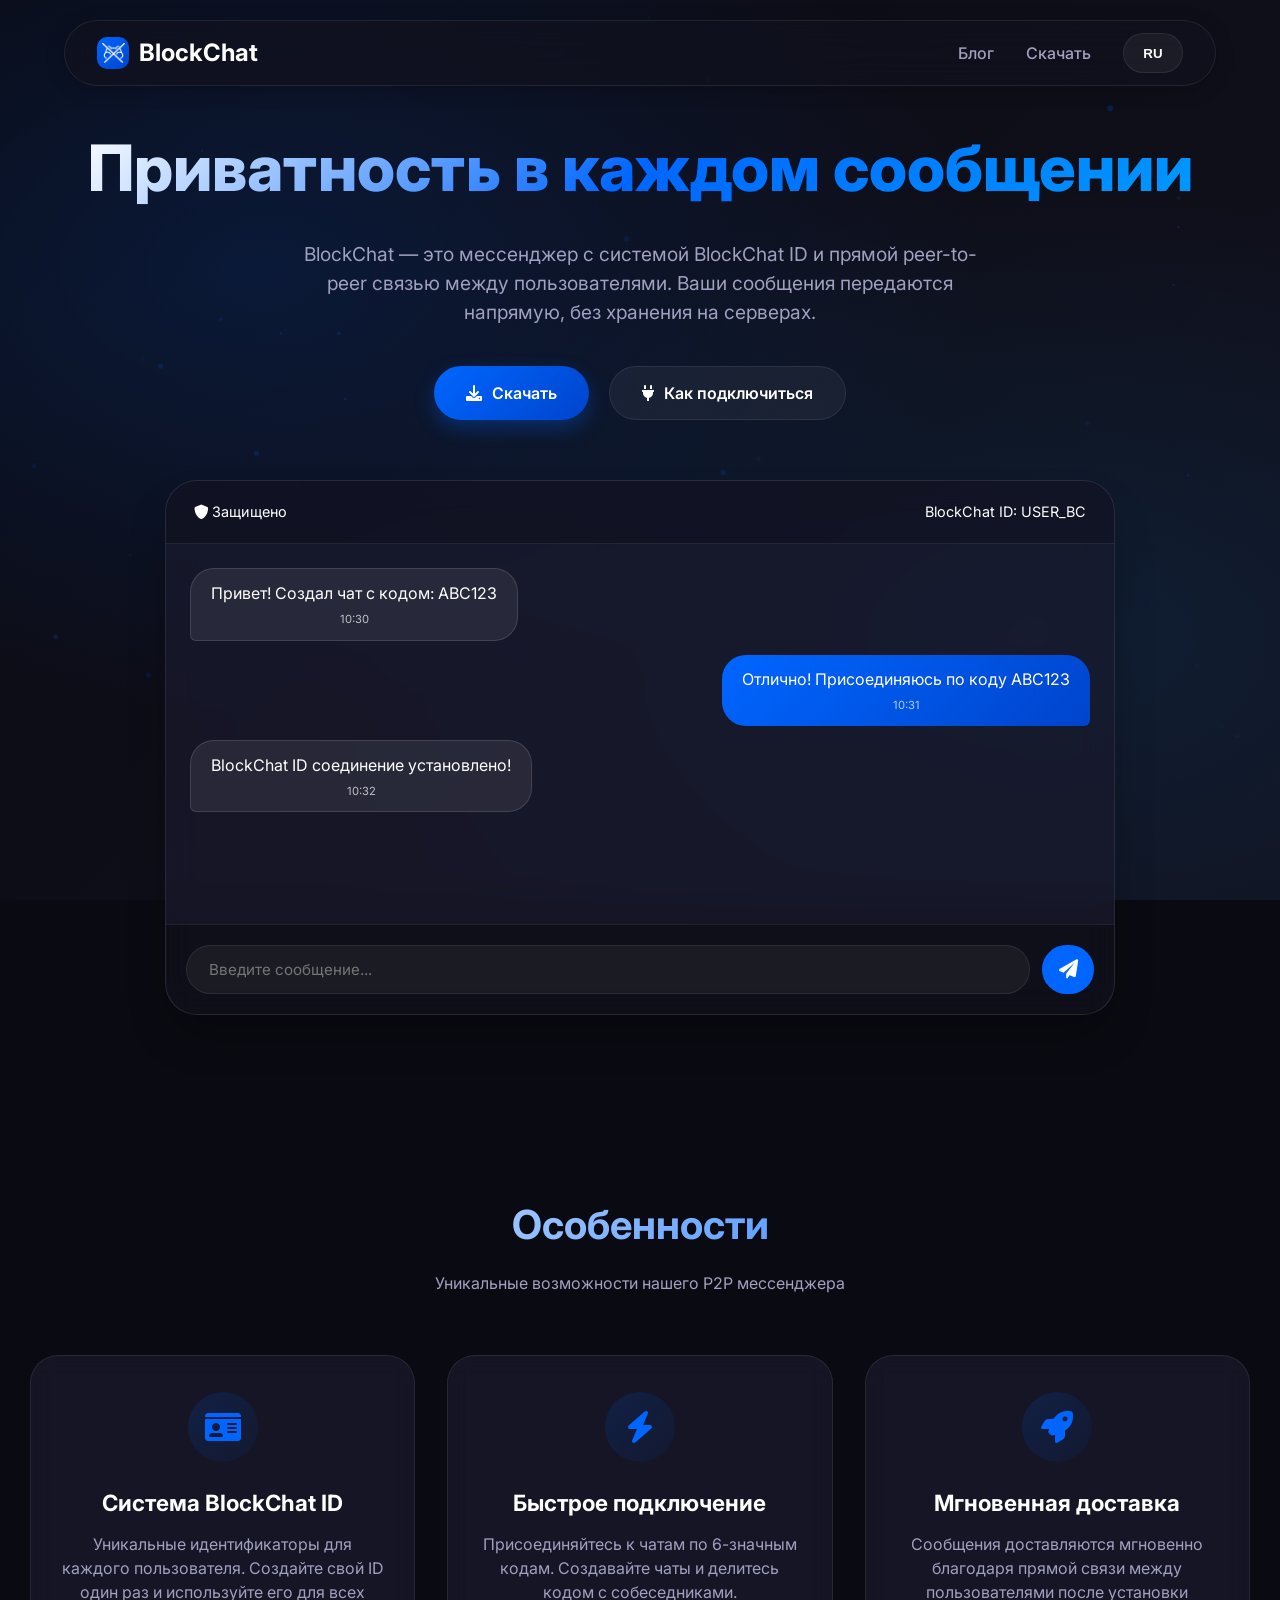
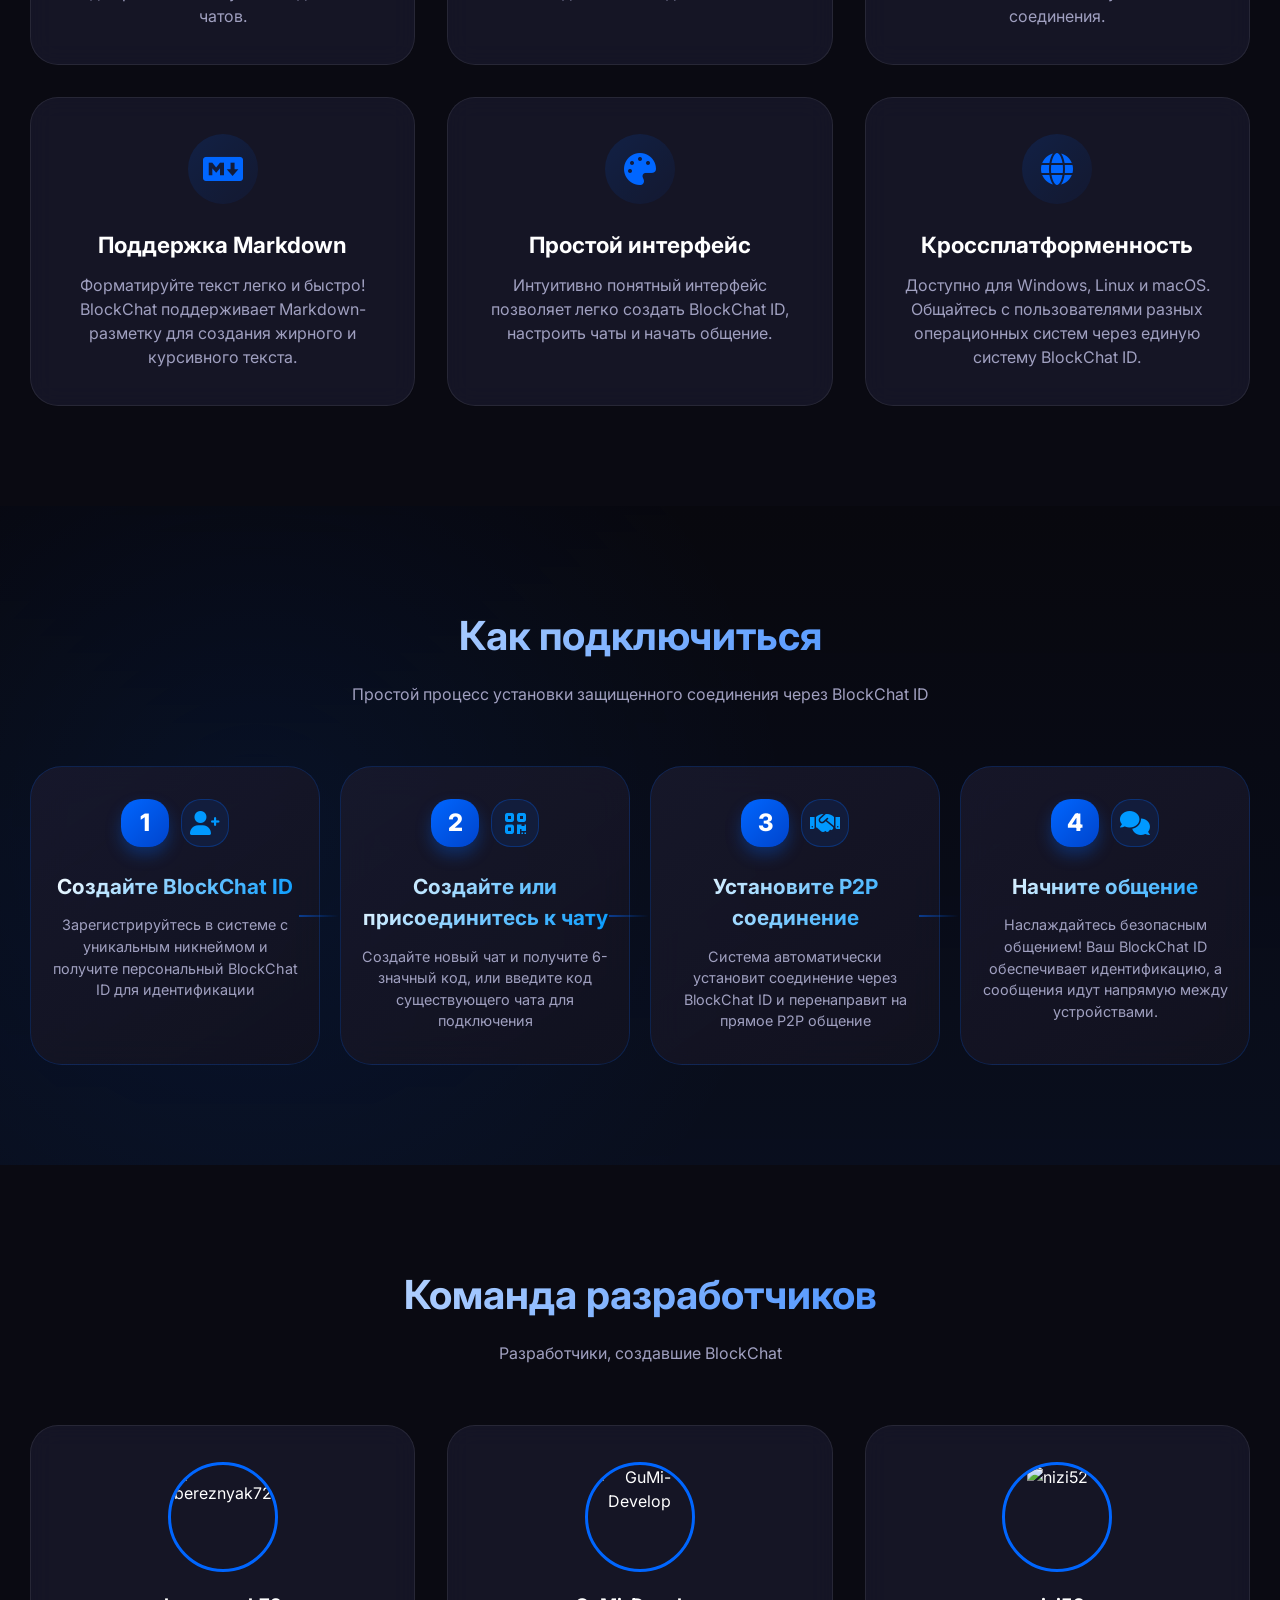
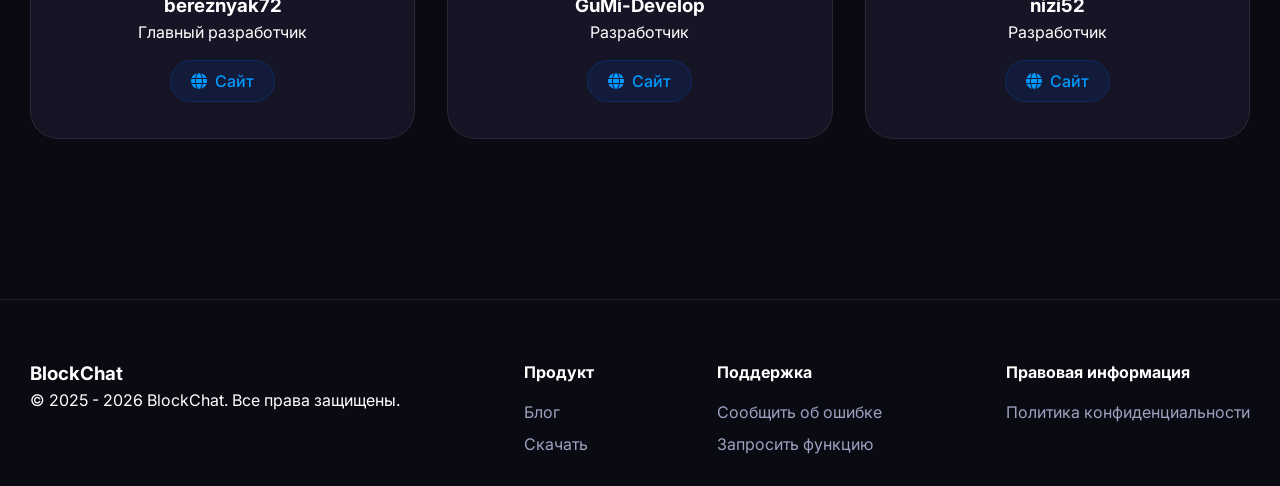
==== commit 5b154aa5: "Fix global language persistence" ====
--- a/index.html
+++ b/index.html
@@ -398,17 +398,19 @@
         process: "A simple process for installing a secure connection via BlockChat ID"
       }
     };
-    let currentLang = 'ru';
+    let currentLang = localStorage.getItem('blockchatLang') || 'ru';
 
     function updateLanguage() {
       document.querySelectorAll('[data-lang]').forEach(el => {
         const key = el.getAttribute('data-lang');
-        if (translations[currentLang][key]) el.textContent = translations[currentLang][key];
+        if (translations[currentLang] && translations[currentLang][key]) {
+          el.textContent = translations[currentLang][key];
+        }
       });
       const chatInput = document.getElementById('chatInput');
-      if (chatInput) chatInput.placeholder = translations[currentLang].enter;
+      if (chatInput) chatInput.placeholder = translations[currentLang]?.enter || 'Введите сообщение...';
       const msgs = document.querySelectorAll('.message span');
-      if (msgs.length >= 3) {
+      if (msgs.length >= 3 && translations[currentLang]) {
         msgs[0].textContent = translations[currentLang].message1;
         msgs[1].textContent = translations[currentLang].message2;
         msgs[2].textContent = translations[currentLang].message3;
@@ -417,7 +419,9 @@
       langBtns.forEach(btn => {
         if (btn) btn.textContent = currentLang.toUpperCase();
       });
-    }
+      localStorage.setItem('blockchatLang', currentLang);
+    }
+
     document.getElementById('langToggle')?.addEventListener('click', () => {
       currentLang = currentLang === 'ru' ? 'en' : 'ru';
       updateLanguage();
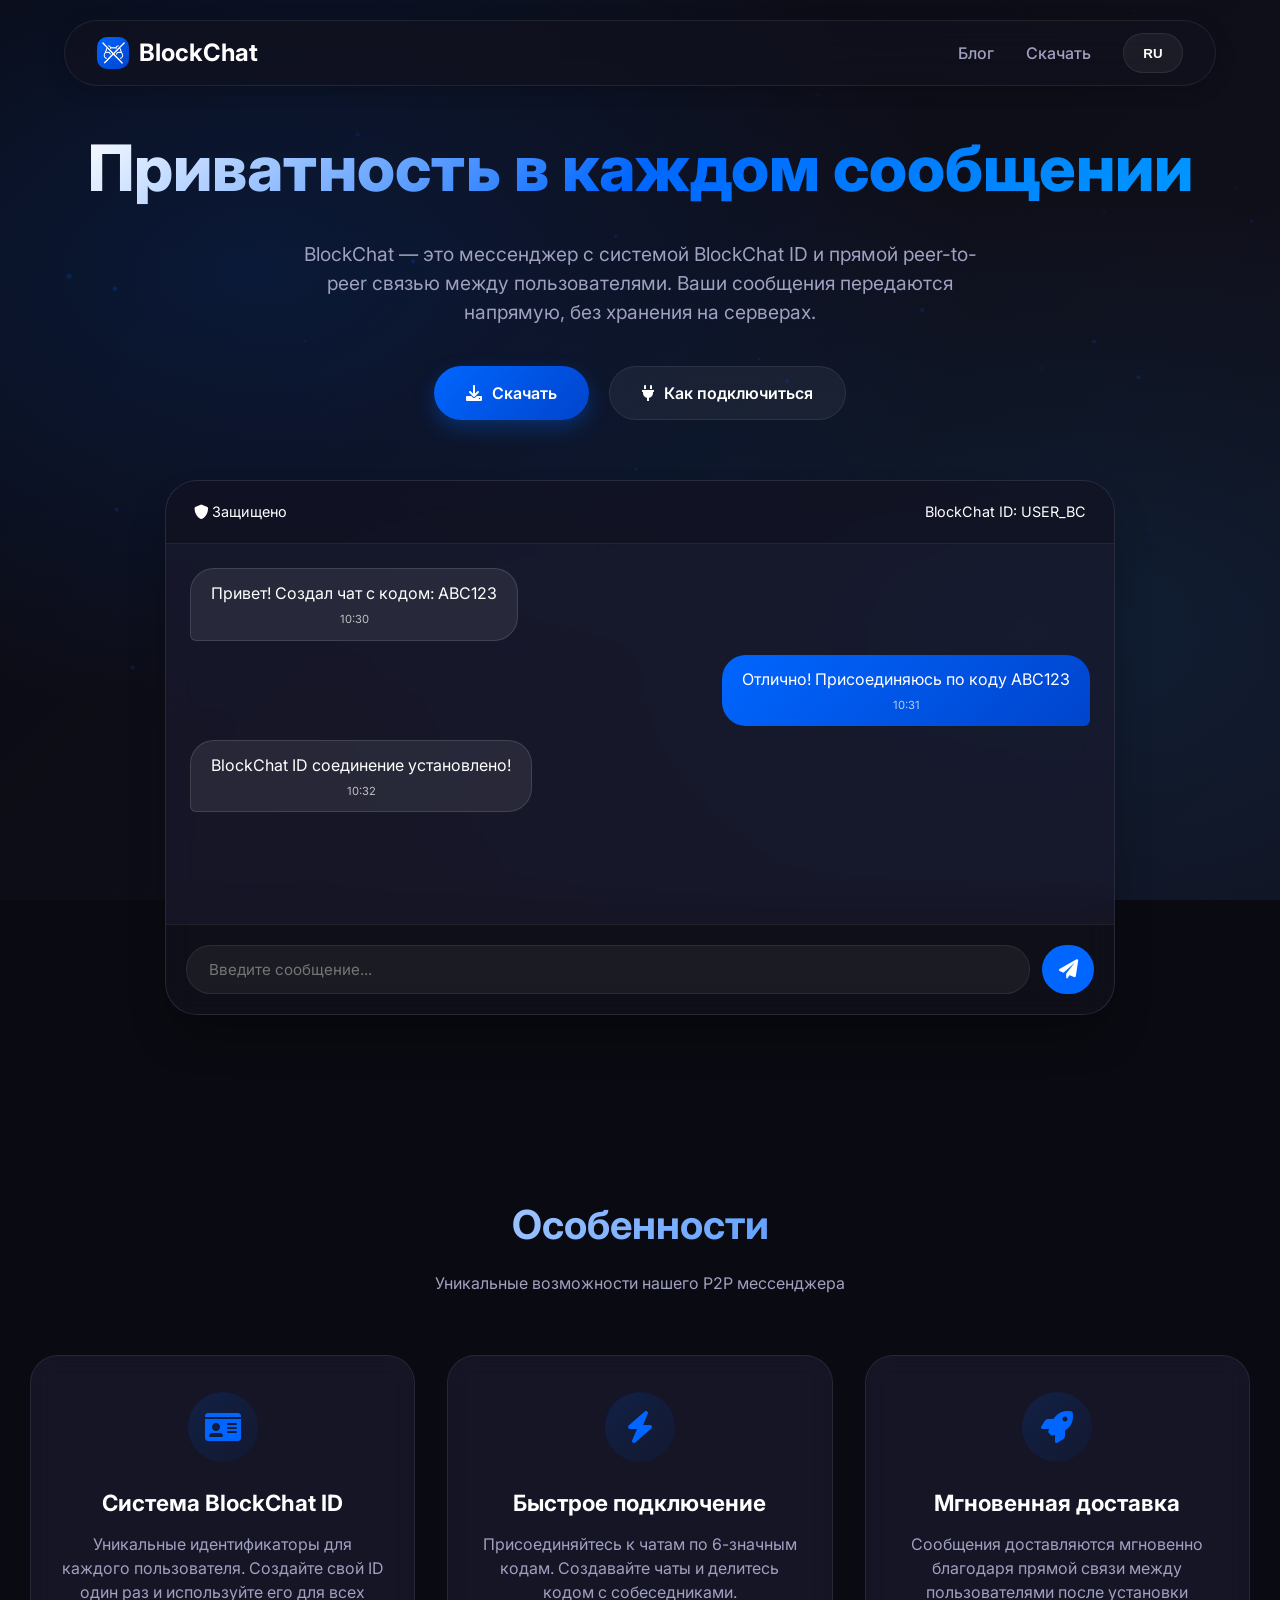
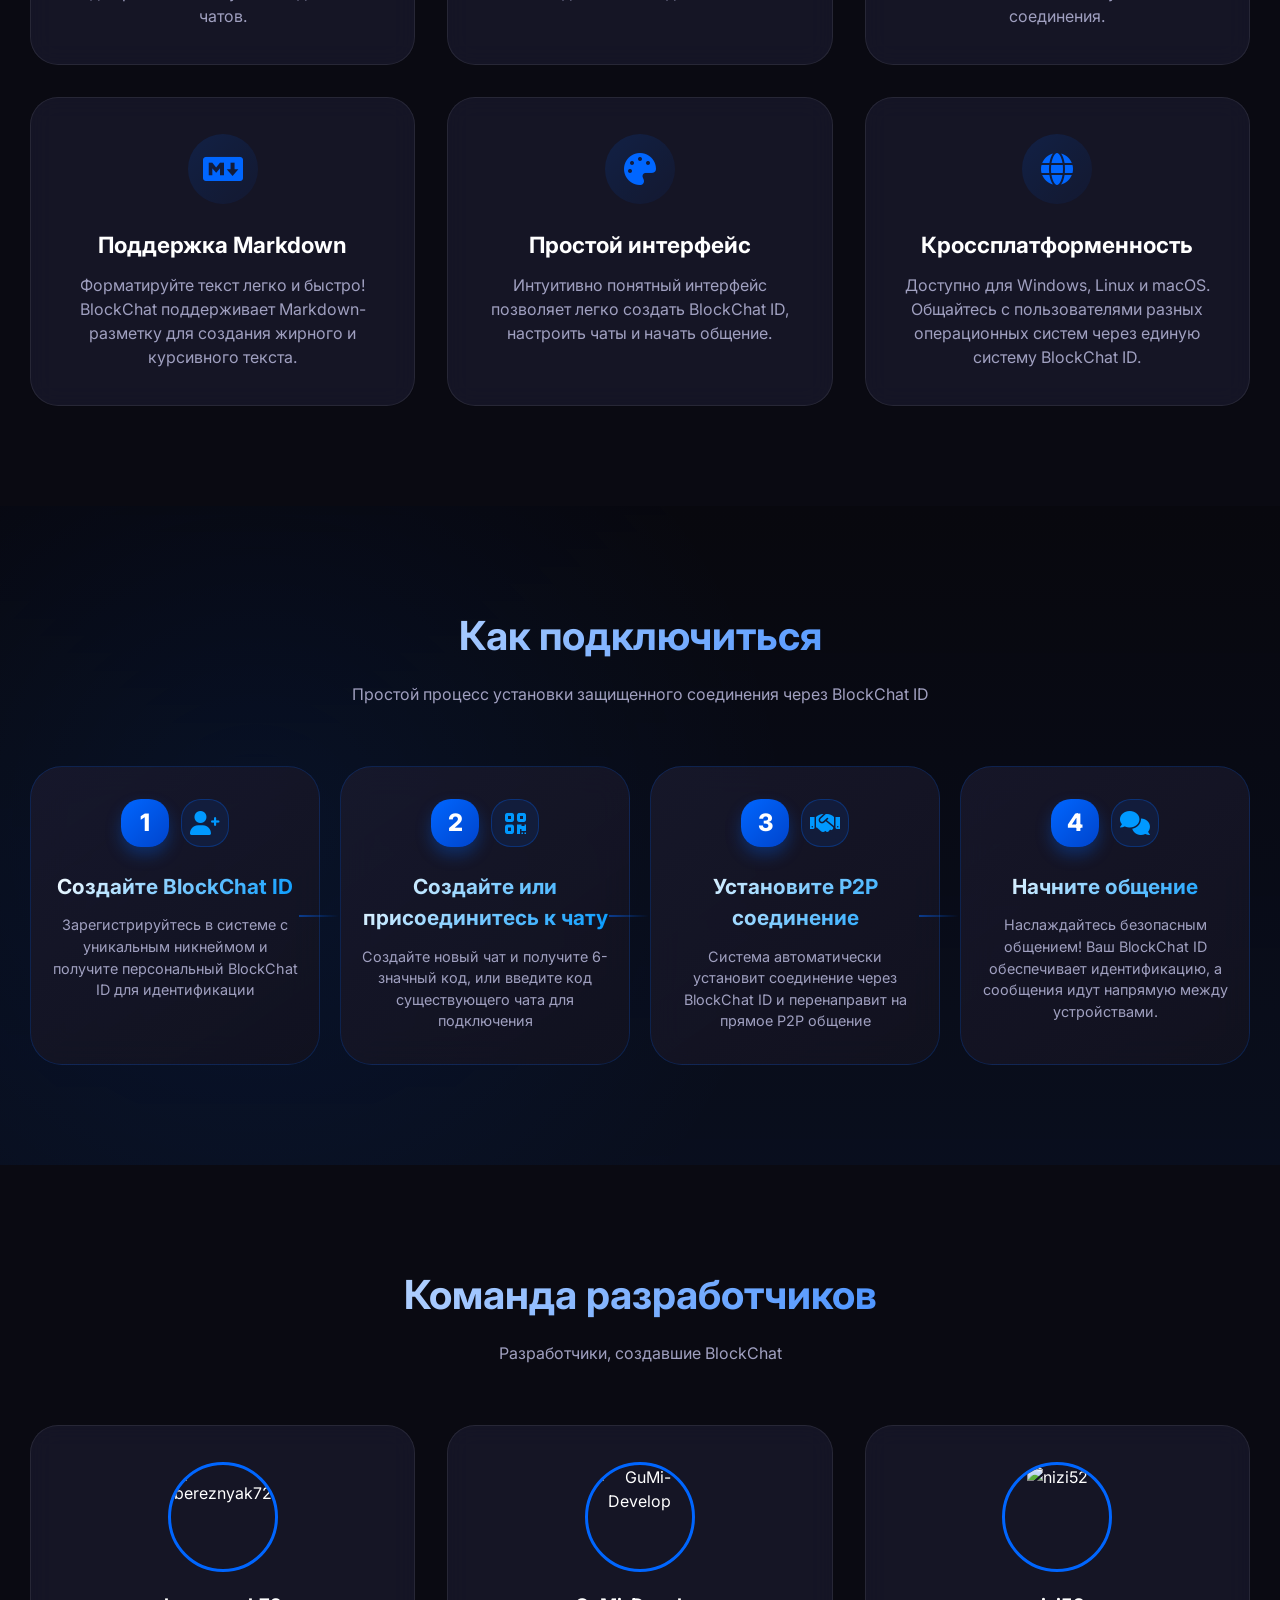
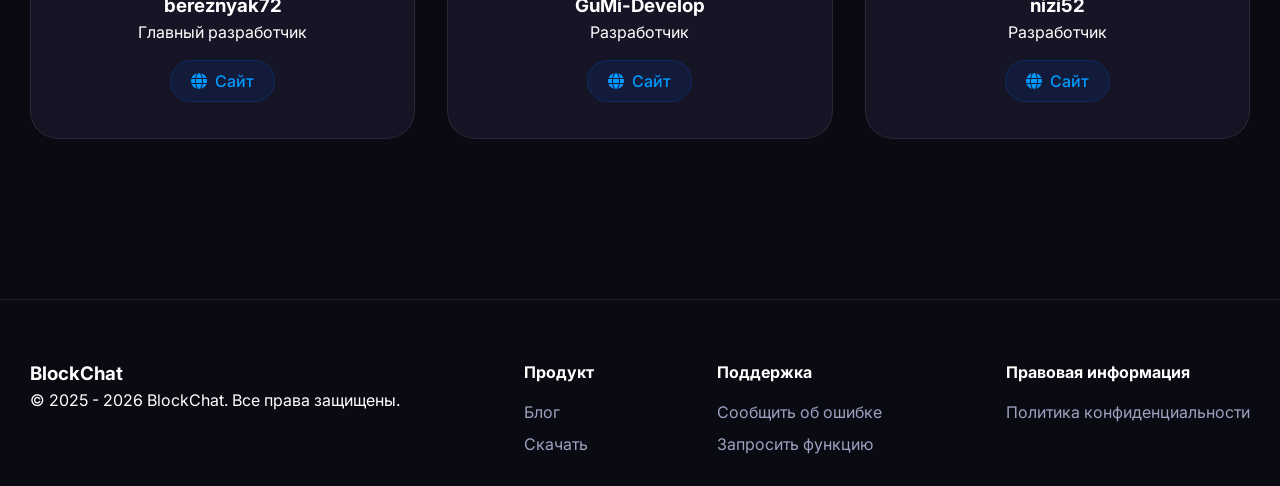
==== commit 0928cbea: "Update logo icons" ====
--- a/index.html
+++ b/index.html
@@ -4,7 +4,7 @@
   <meta charset="UTF-8">
   <meta name="viewport" content="width=device-width, initial-scale=1.0, viewport-fit=cover">
   <title>BlockChat — Защищенный P2P мессенджер</title>
-  <link rel="shortcut icon" href="images/icon-white.png">
+  <link rel="shortcut icon" href="images/logo-white.png">
   <meta name="description" content="BlockChat — P2P мессенджер с системой BlockChat ID. Ваши сообщения передаются напрямую, без хранения на серверах.">
   <script type="application/ld+json">
   {
@@ -15,7 +15,7 @@
       "operatingSystem": "Windows, Linux, MacOS",
       "description": "Децентрализованный P2P мессенджер с системой BlockChat ID. Прямое и безопасное соединение между пользователями без центральных серверов.",
       "applicationSubCategory": "InstantMessagingApplication",
-      "logo": "https://blockchat-messenger.github.io//images/icon-white.png",
+      "logo": "https://blockchat-messenger.github.io//images/logo-white.png",
       "url": "https://blockchat-messenger.github.io/",
       "softwareVersion": "2.0.0"
   }
@@ -32,7 +32,7 @@
   <nav>
     <div class="nav-container">
       <div class="logo">
-        <div class="logo-icon"><img src="images/icon-white.png" width="23px" style="filter: brightness(0) invert(1);" /></div>
+        <div class="logo-icon"><img src="images/logo-white.png" width="23px" style="filter: brightness(0) invert(1);" /></div>
         <a href="#">BlockChat</a>
       </div>
       <div class="nav-links">
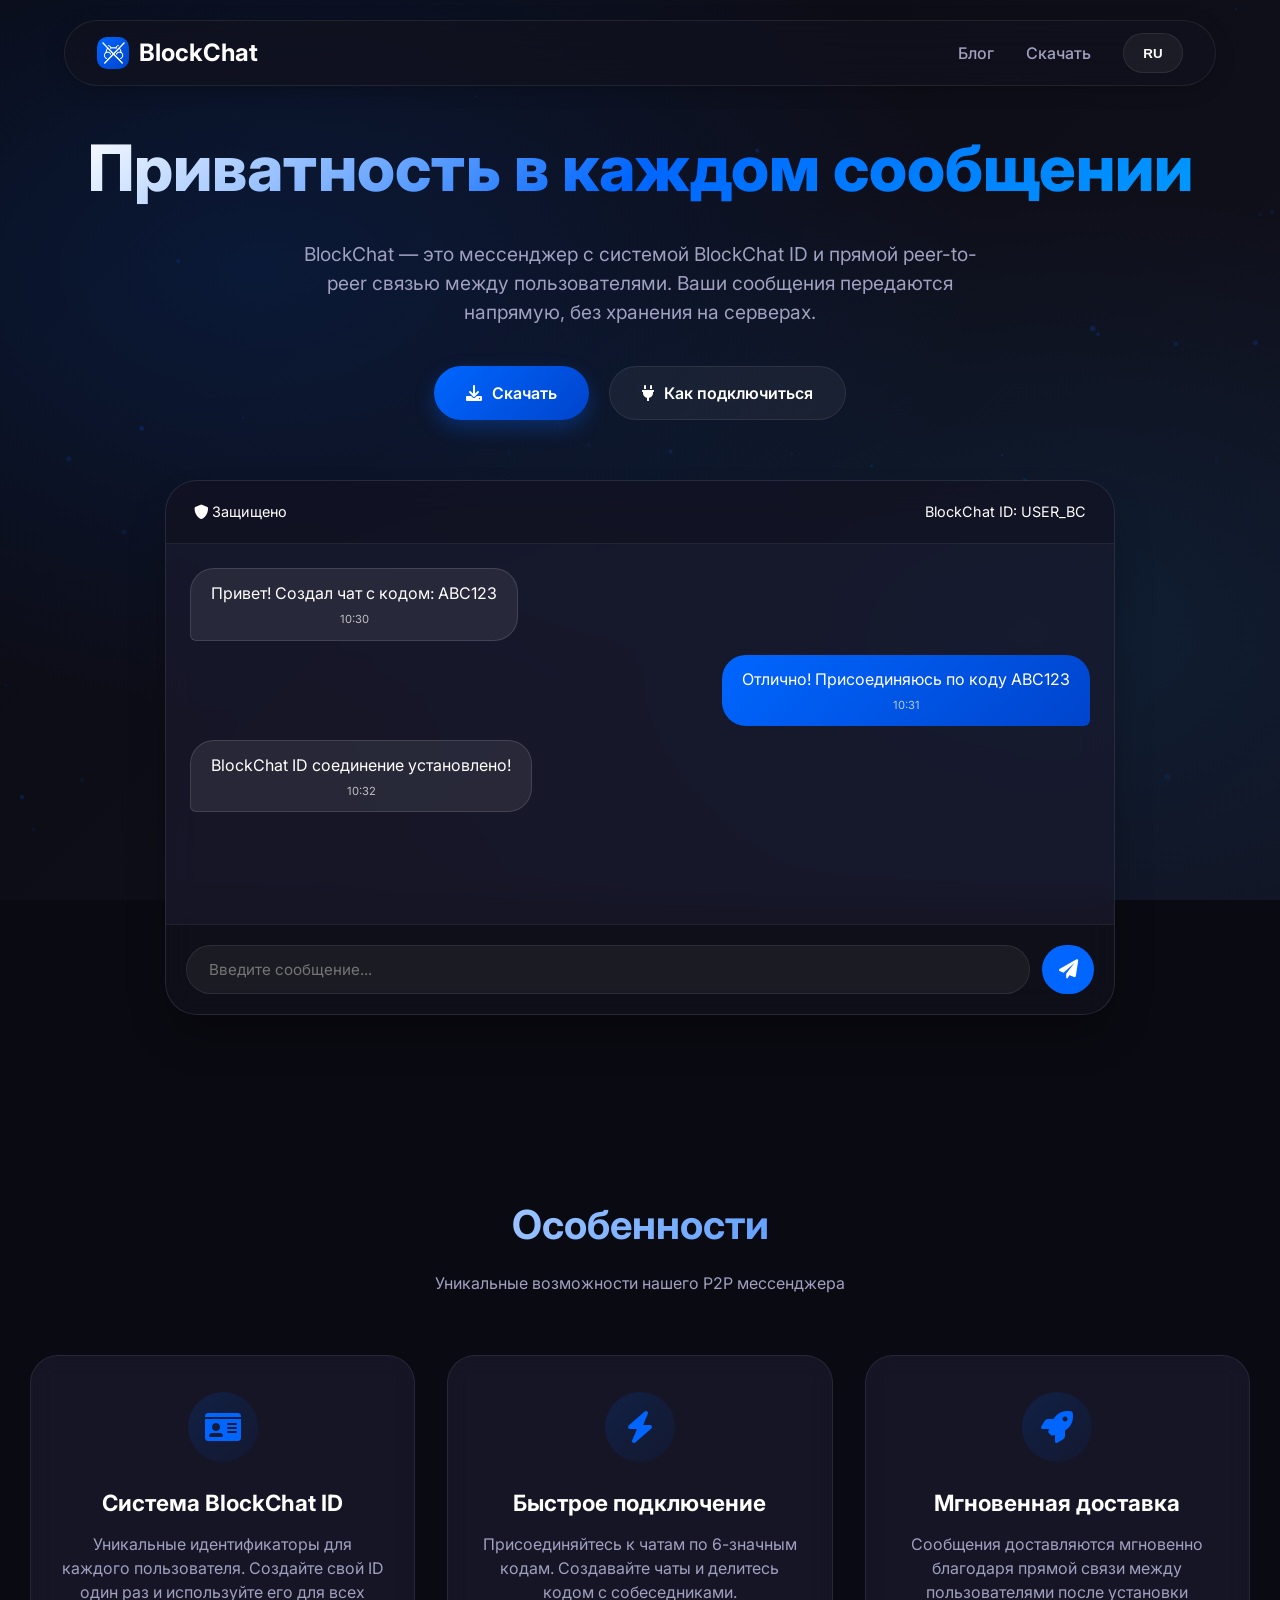
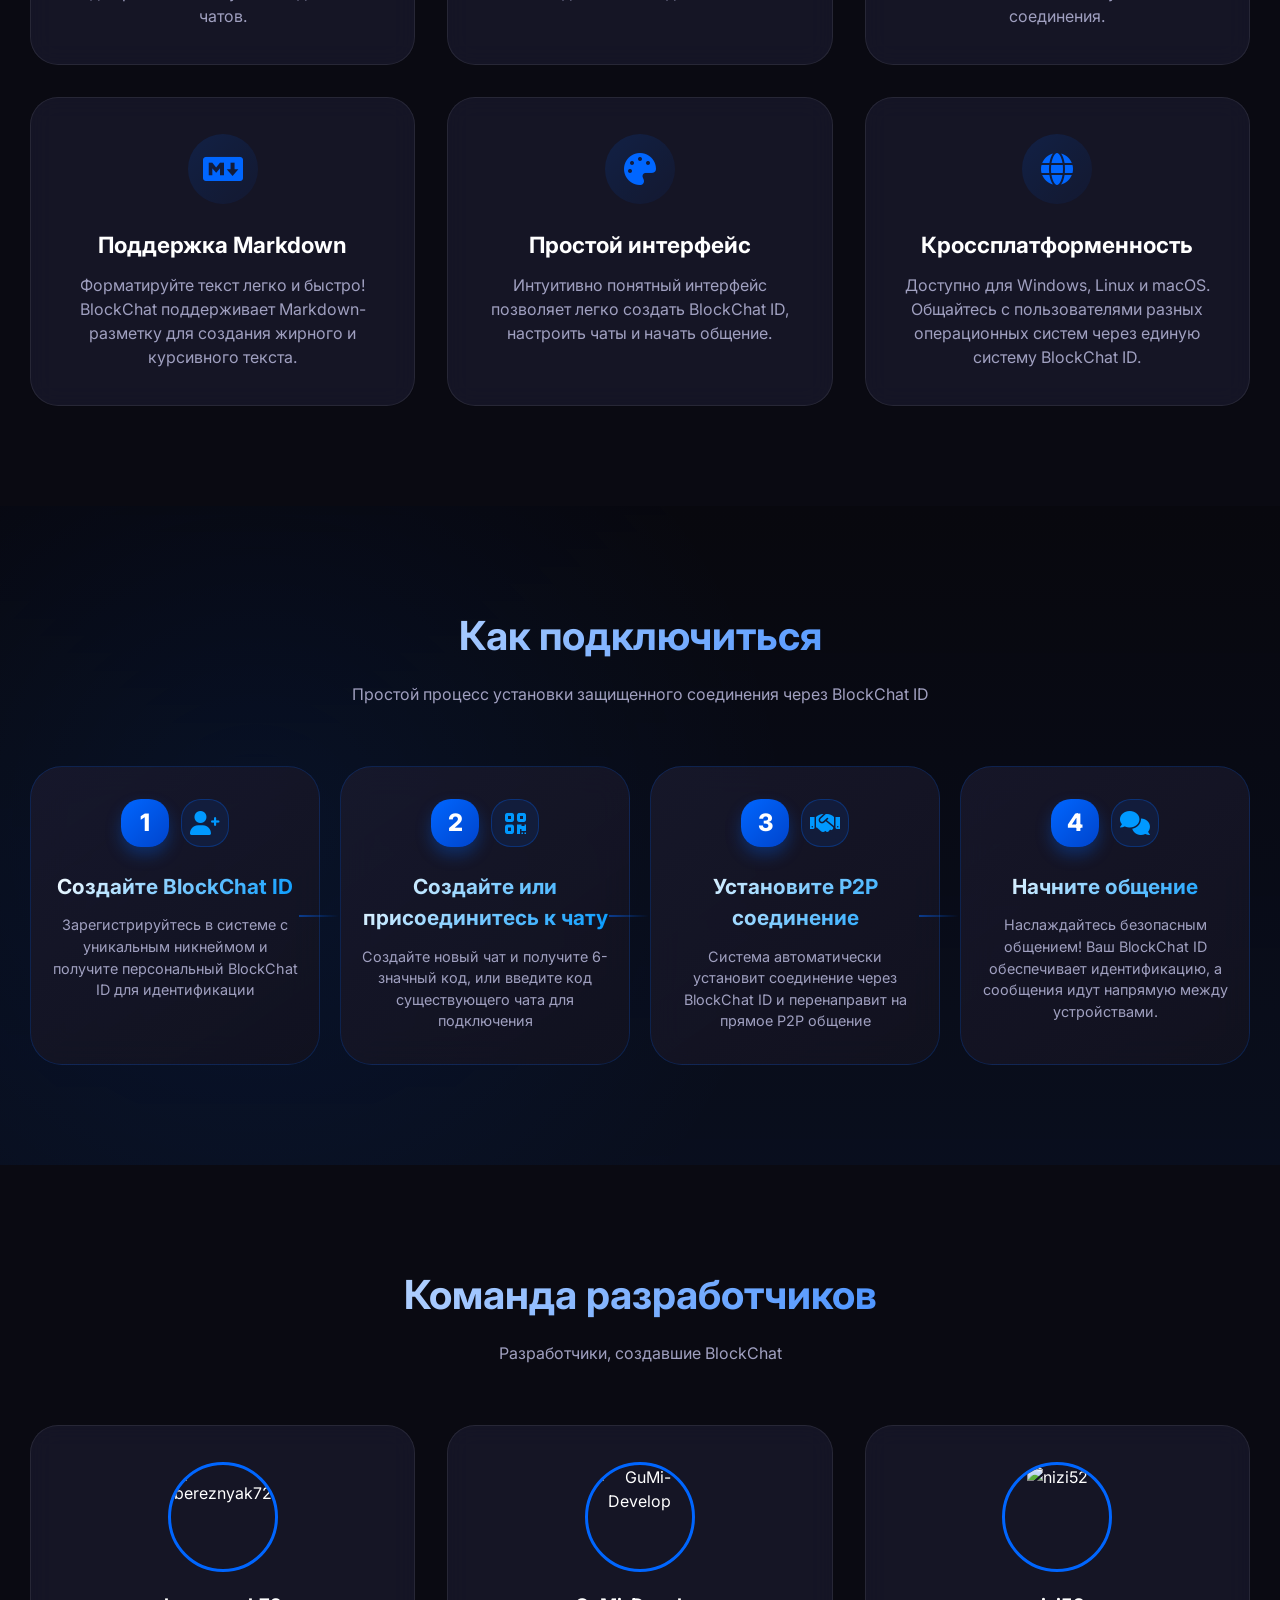
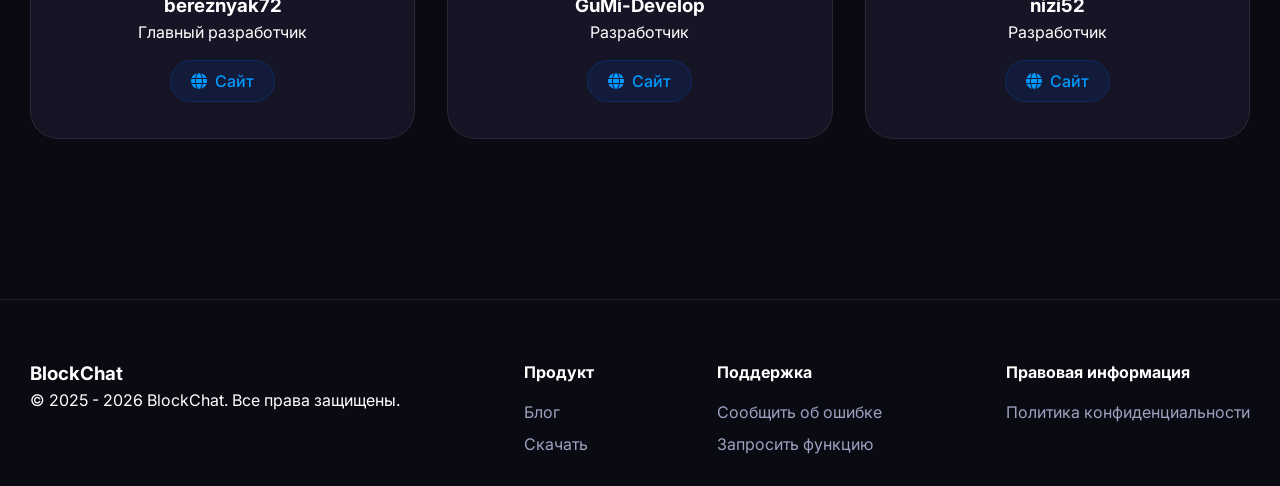
==== commit c5c908c9: "Update developer logo" ====
--- a/index.html
+++ b/index.html
@@ -204,7 +204,7 @@
           <div style="margin-top: 16px;"><a href="https://gumi-develop.github.io/Portfolio/" class="developer-link" data-personal-site="GuMi-Develop" target="_blank"><i class="fas fa-globe"></i> <span data-lang="site">Сайт</span></a></div>
         </div>
         <div class="developer-card fade-in">
-          <div class="developer-avatar"><img src="https://nizi52.github.io/image/profile.png" alt="nizi52"></div>
+          <div class="developer-avatar"><img src="https://avatars.githubusercontent.com/u/172914437" alt="nizi52"></div>
           <h3>nizi52</h3>
           <p data-lang="developer">Разработчик</p>
           <div style="margin-top: 16px;"><a href="https://nizi52.github.io/" class="developer-link" data-personal-site="nizi52" target="_blank"><i class="fas fa-globe"></i> <span data-lang="site">Сайт</span></a></div>
